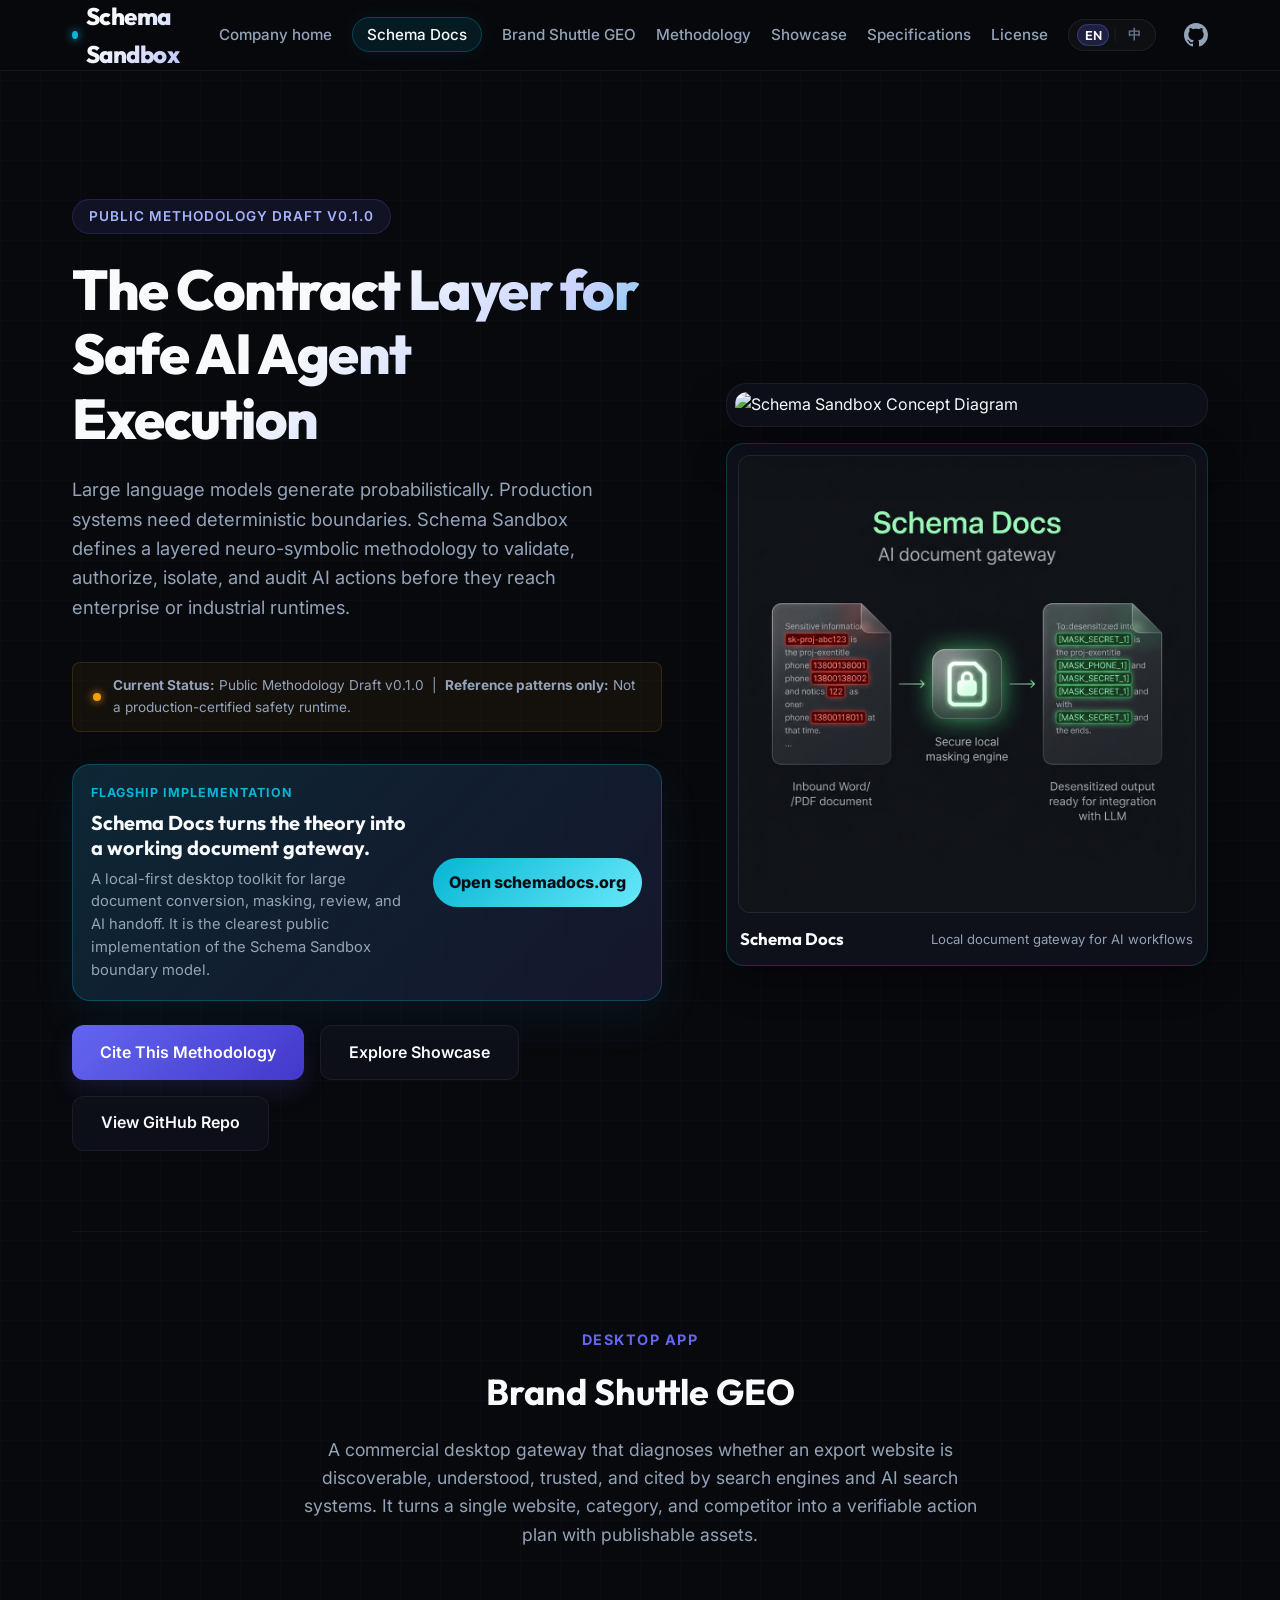
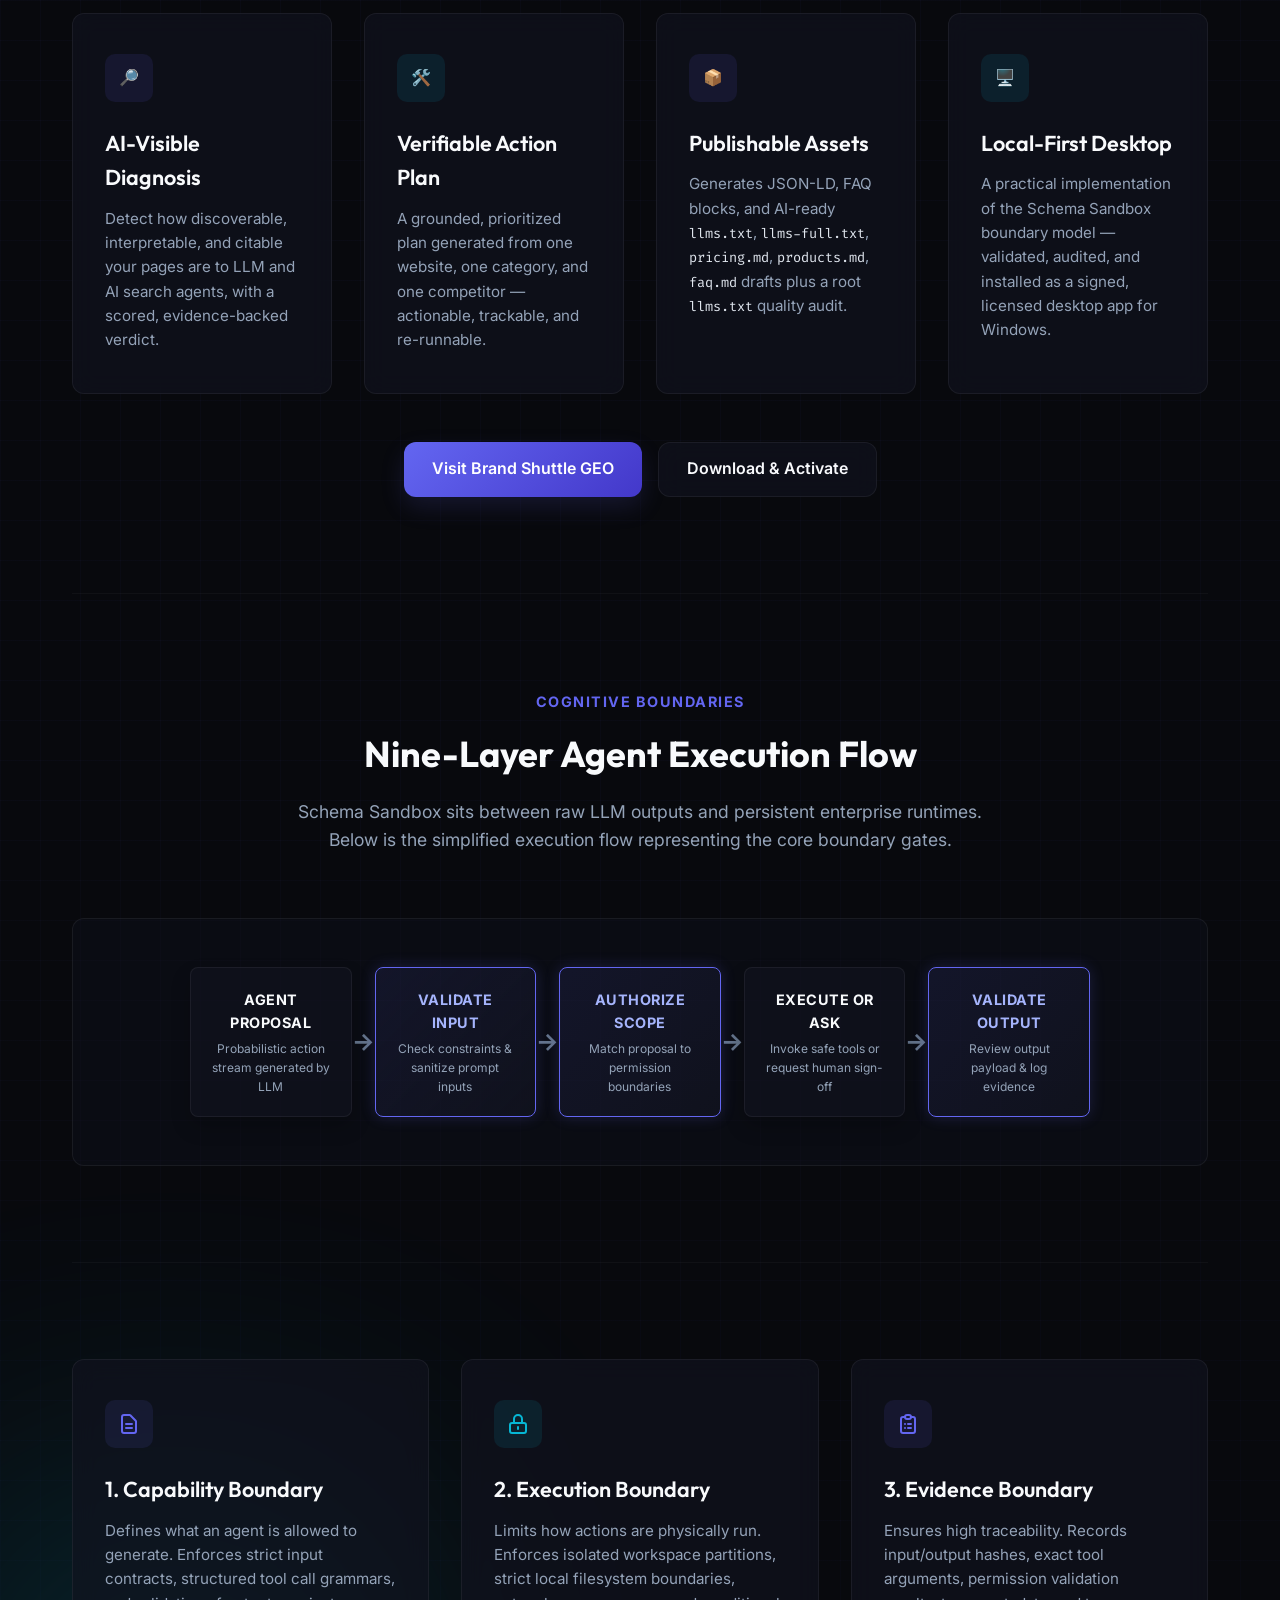
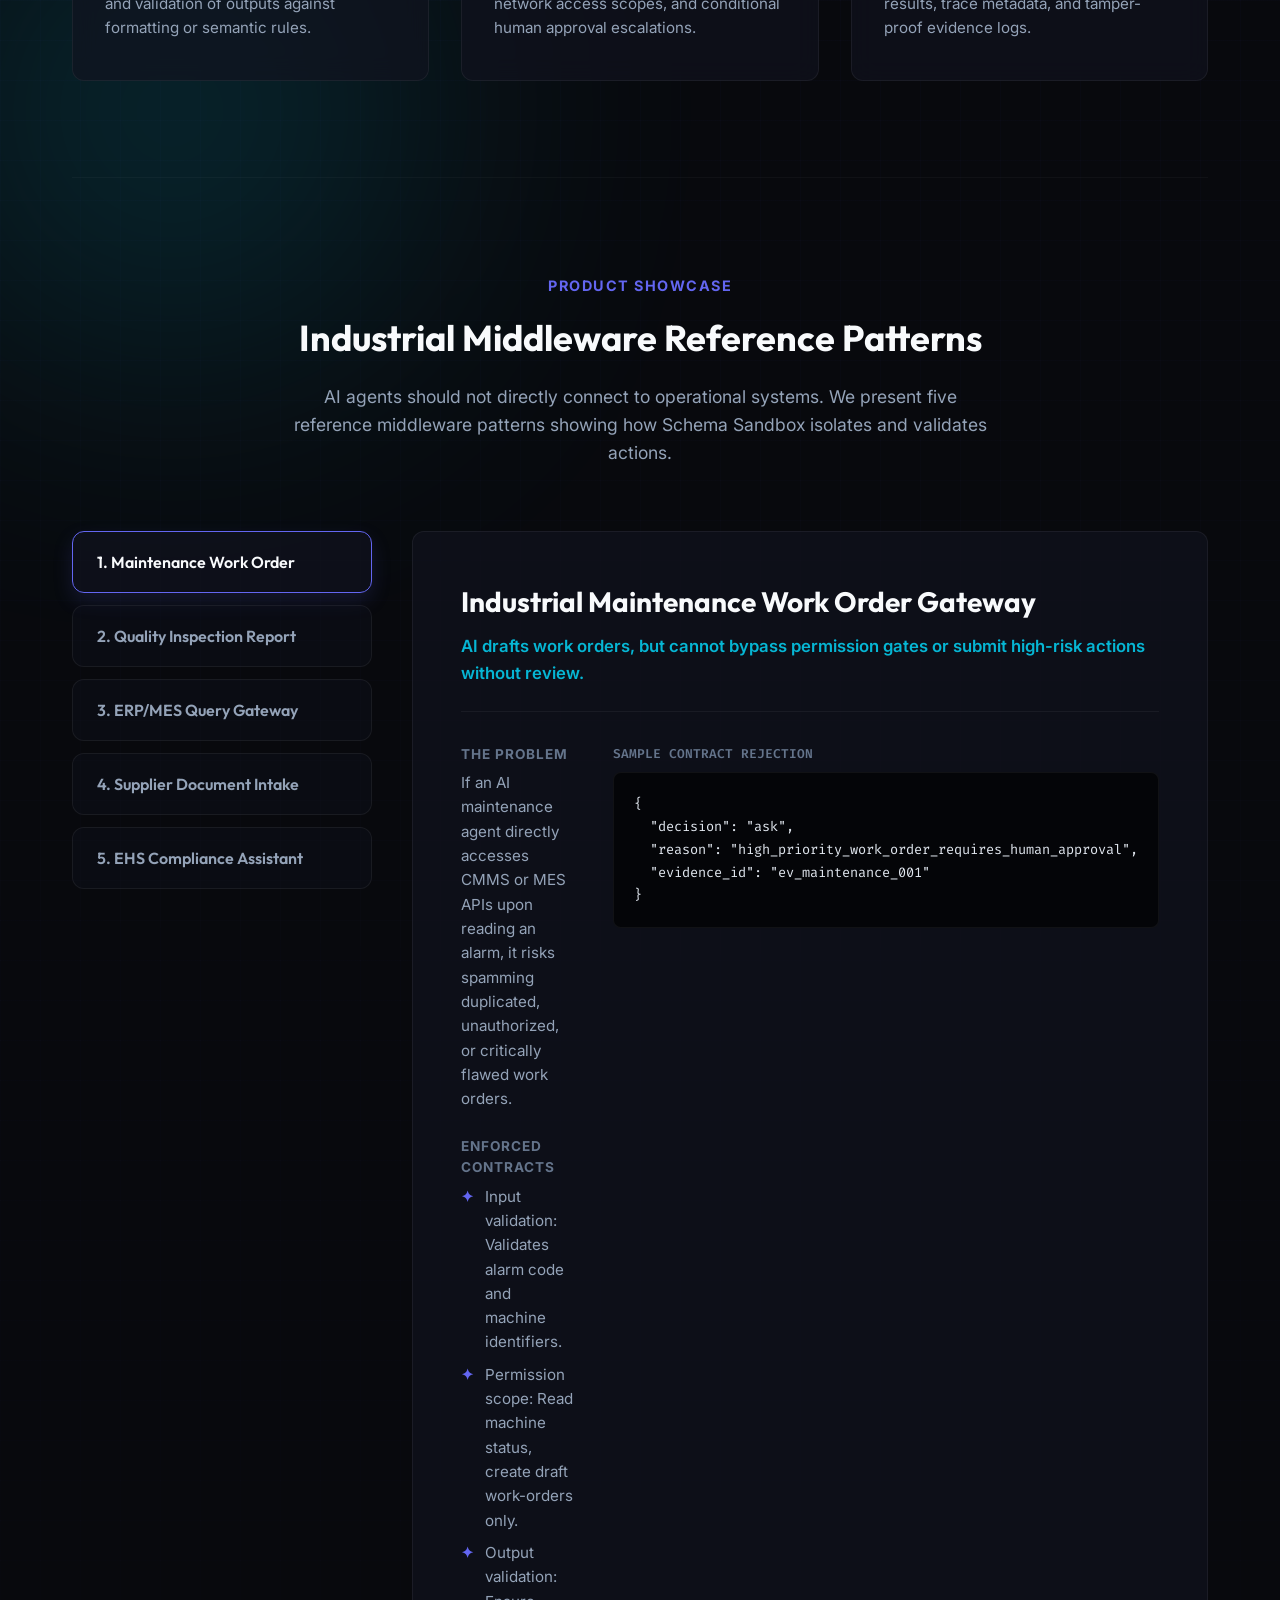
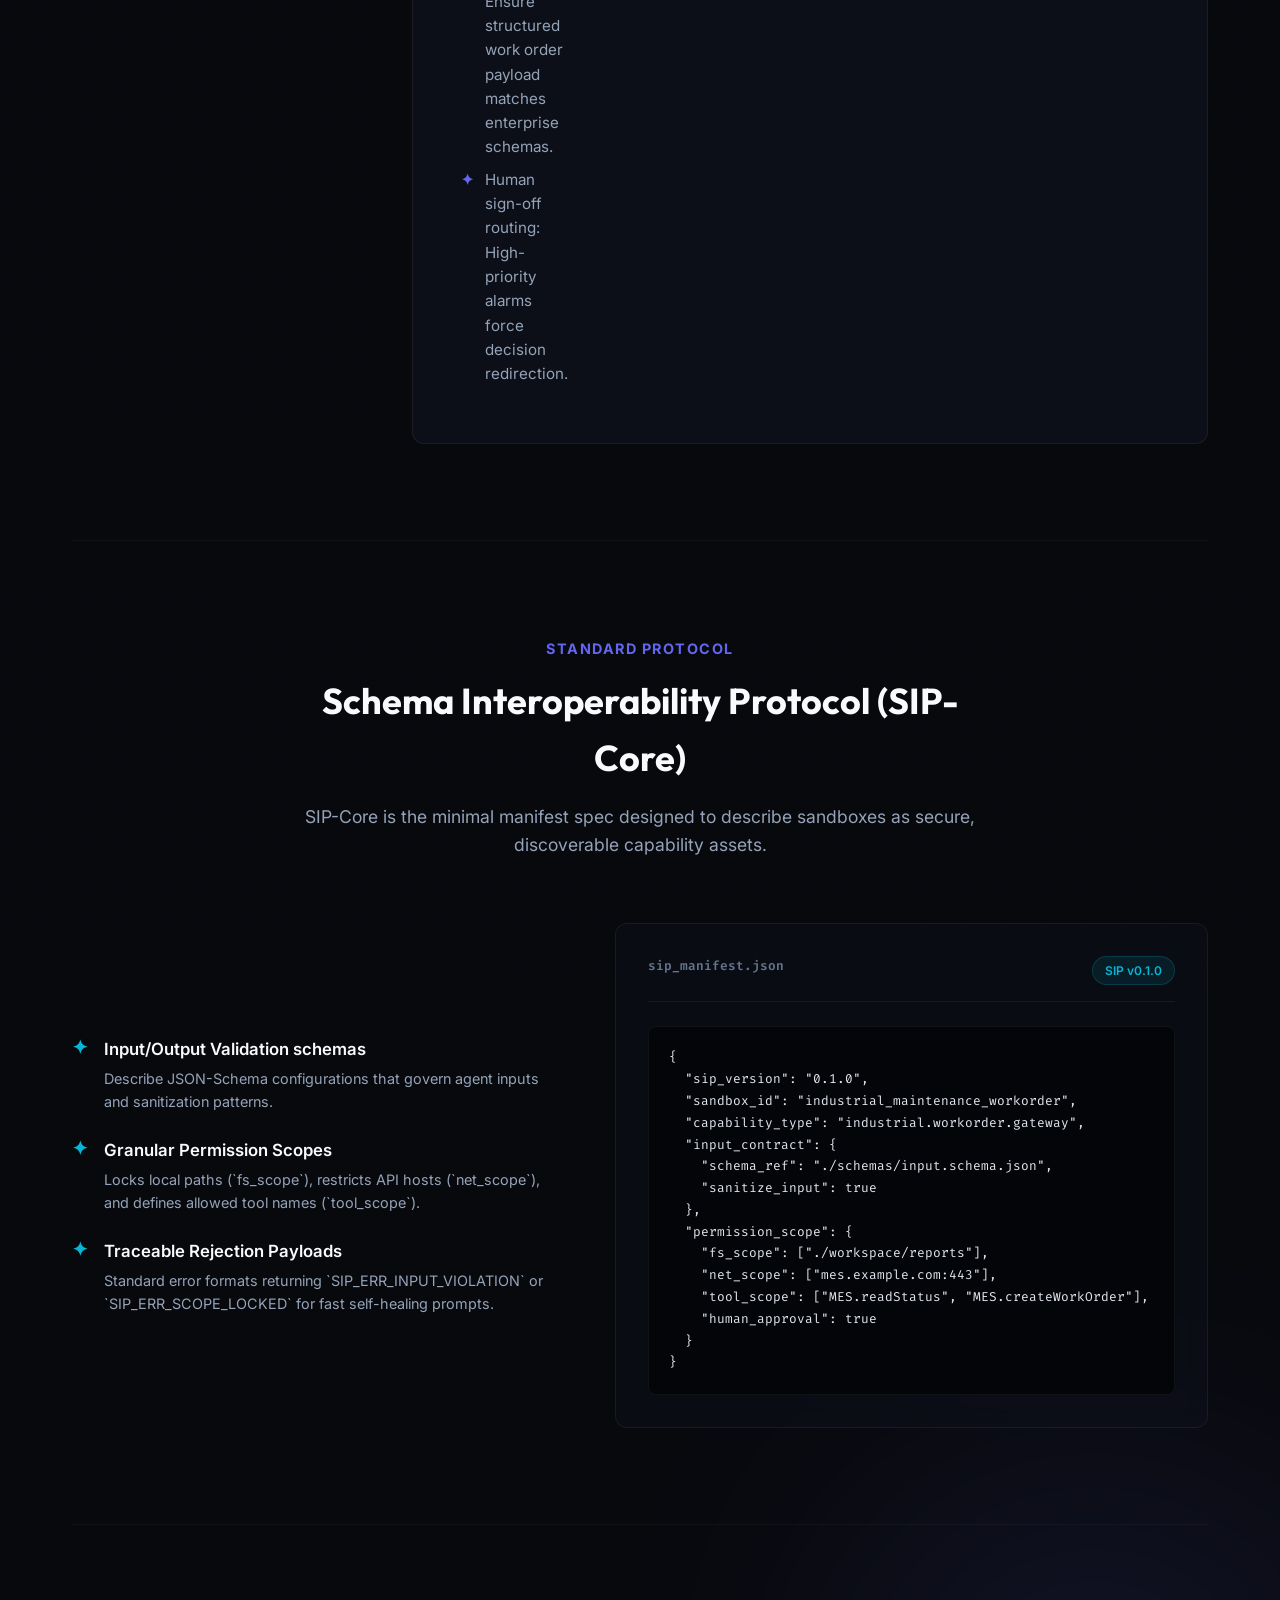
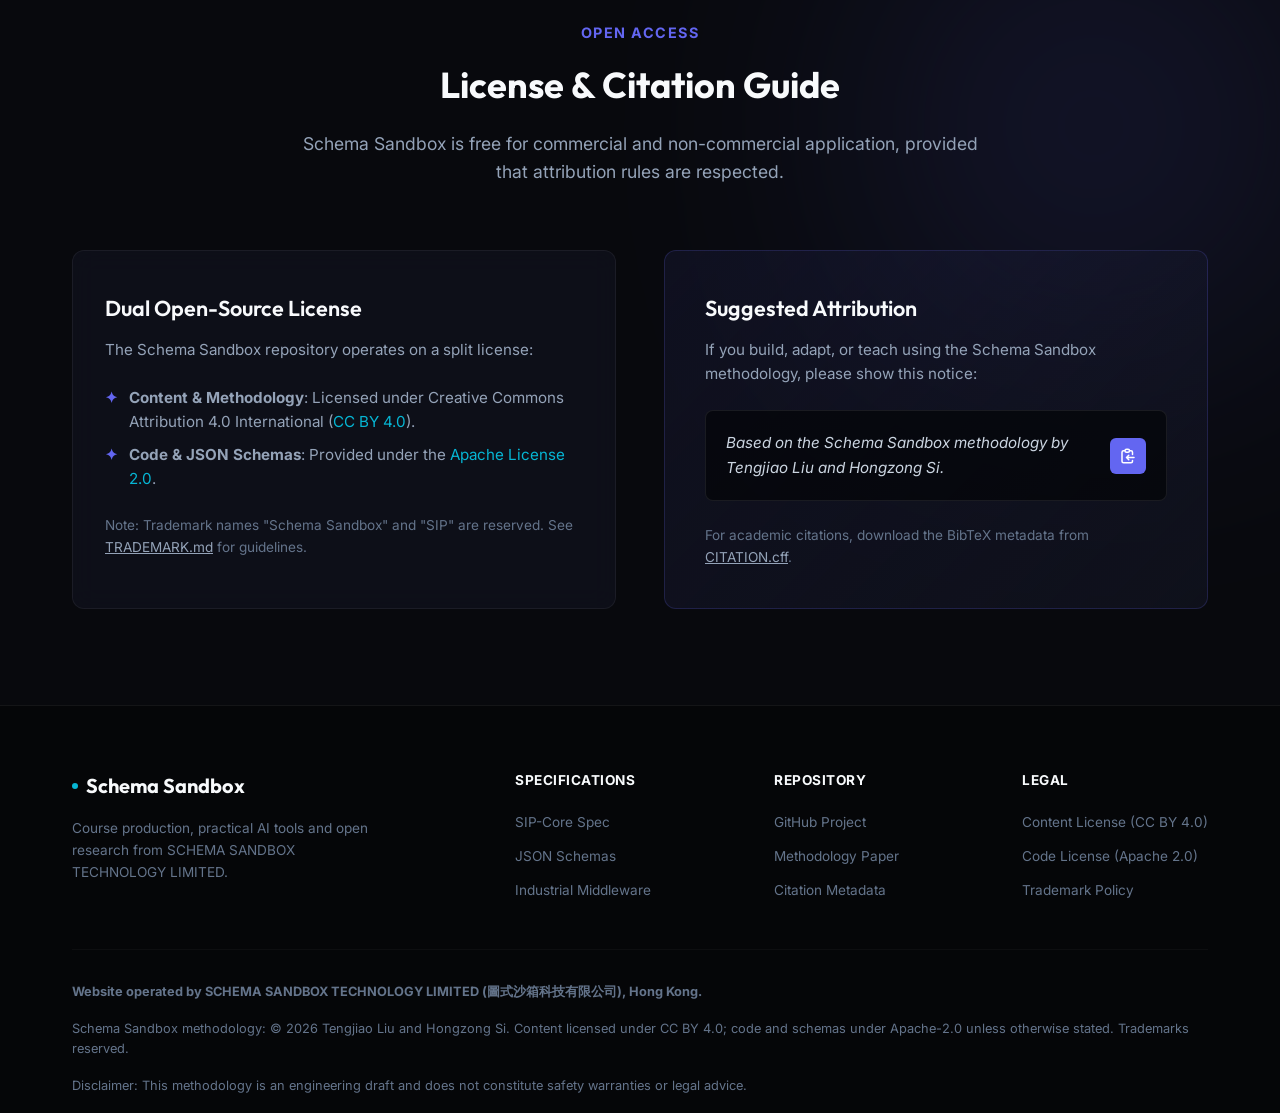
==== research.html @ 12eaac40 "Reframe company homepage around original IP and course development" ====
<!DOCTYPE html>
<html lang="en">
<head>
  <meta charset="UTF-8">
  <meta name="viewport" content="width=device-width, initial-scale=1.0">
  <title>Schema Sandbox Research | Open Methodology &amp; SIP-Core</title>
  <meta name="description" content="Schema Sandbox open methodology, reference patterns, SIP-Core specifications, licenses and citation guidance.">
  <link rel="icon" type="image/png" href="assets/schema_sandbox_logo.png">
  <link rel="stylesheet" href="website.css?v=1.0.4">
</head>
<body>

  <!-- Background Orbs -->
  <div class="glow-orb glow-1"></div>
  <div class="glow-orb glow-2"></div>
  <div class="glow-orb glow-3"></div>

  <!-- Header Navigation -->
  <header>
    <div class="nav-container">
      <a href="#" class="logo">
        <span class="logo-dot"></span>
        Schema Sandbox
      </a>
      <ul class="nav-menu">
        <li><a href="index.html#top" class="nav-link"><span class="lang-en">Company home</span><span class="lang-cn">公司主页</span></a></li>
        <li><a href="http://schemadocs.org/" class="nav-link nav-featured" target="_blank" rel="noopener"><span class="lang-en">Schema Docs</span><span class="lang-cn">Schema Docs</span></a></li>
        <li><a href="https://geo.schemasandbox.com/" class="nav-link" target="_blank" rel="noopener"><span class="lang-en">Brand Shuttle GEO</span><span class="lang-cn">品牌飞梭 GEO</span></a></li>
        <li><a href="#methodology" class="nav-link"><span class="lang-en">Methodology</span><span class="lang-cn">方法论</span></a></li>
        <li><a href="#showcase" class="nav-link"><span class="lang-en">Showcase</span><span class="lang-cn">案例展示</span></a></li>
        <li><a href="#specifications" class="nav-link"><span class="lang-en">Specifications</span><span class="lang-cn">协议规范</span></a></li>
        <li><a href="#license" class="nav-link"><span class="lang-en">License</span><span class="lang-cn">授权与引用</span></a></li>
        <li>
          <div class="lang-switch">
            <button class="lang-btn active" data-lang="en" onclick="setLanguage('en')">EN</button>
            <span class="lang-divider">|</span>
            <button class="lang-btn" data-lang="cn" onclick="setLanguage('cn')">中</button>
          </div>
        </li>
        <li>
          <a href="https://github.com/schema-sandbox/Schema-Sandbox" class="github-icon-link" target="_blank" aria-label="GitHub Repository">
            <svg height="24" width="24" viewBox="0 0 16 16" fill="currentColor">
              <path d="M8 0C3.58 0 0 3.58 0 8c0 3.54 2.29 6.53 5.47 7.59.4.07.55-.17.55-.38 0-.19-.01-.82-.01-1.49-2.01.37-2.53-.49-2.69-.94-.09-.23-.48-.94-.82-1.13-.28-.15-.68-.52-.01-.53.63-.01 1.08.58 1.23.82.72 1.21 1.87.87 2.33.66.07-.52.28-.87.51-1.07-1.78-.2-3.64-.89-3.64-3.95 0-.87.31-1.59.82-2.15-.08-.2-.36-1.02.08-2.12 0 0 .67-.21 2.2.82.64-.18 1.32-.27 2-.27.68 0 1.36.09 2 .27 1.53-1.04 2.2-.82 2.2-.82.44 1.1.16 1.92.08 2.12.51.56.82 1.27.82 2.15 0 3.07-1.87 3.75-3.65 3.95.29.25.54.73.54 1.48 0 1.07-.01 1.93-.01 2.2 0 .21.15.46.55.38A8.013 8.013 0 0016 8c0-4.42-3.58-8-8-8z"></path>
            </svg>
          </a>
        </li>
      </ul>
    </div>
  </header>

  <main class="container">
    <!-- Existing research and product content -->
    <section class="hero">
      <div class="hero-content">
        <span class="tagline lang-en">Public Methodology Draft v0.1.0</span>
        <span class="tagline lang-cn">公开方法学草案 v0.1.0</span>

        <h1 class="hero-title lang-en">The Contract Layer for Safe AI Agent Execution</h1>
        <h1 class="hero-title lang-cn">AI Agent 安全执行的合同层</h1>

        <p class="hero-desc lang-en">
          Large language models generate probabilistically. Production systems need deterministic boundaries. Schema Sandbox defines a layered neuro-symbolic methodology to validate, authorize, isolate, and audit AI actions before they reach enterprise or industrial runtimes.
        </p>
        <p class="hero-desc lang-cn">
          大语言模型是概率性生成的。生产环境系统在 Agent 调用工具、读写文件、访问 API 之前，需要确定性的边界。Schema Sandbox 定义了一个分层的 neuro-symbolic 方法论，在模型输出到达企业或工业运行时之前进行验证、授权、隔离和审计。
        </p>

        <div class="status-disclaimer">
          <div class="status-disclaimer-indicator"></div>
          <div class="status-disclaimer-text lang-en">
            <strong>Current Status:</strong> Public Methodology Draft v0.1.0 &nbsp;|&nbsp; <strong>Reference patterns only:</strong> Not a production-certified safety runtime.
          </div>
          <div class="status-disclaimer-text lang-cn">
            <strong>当前状态:</strong> 公开方法学草案 v0.1.0 &nbsp;|&nbsp; <strong>仅供参考:</strong> 非生产环境认证的安全运行环境。
          </div>
        </div>

        <a href="http://schemadocs.org/" class="flagship-card" target="_blank" rel="noopener" aria-label="Open Schema Docs">
          <div class="flagship-copy">
            <span class="flagship-label lang-en">Flagship implementation</span>
            <span class="flagship-label lang-cn">主要实践项目</span>
            <h2 class="flagship-title lang-en">Schema Docs turns the theory into a working document gateway.</h2>
            <h2 class="flagship-title lang-cn">Schema Docs 是 Schema Sandbox 理论的核心实践项目。</h2>
            <p class="flagship-desc lang-en">A local-first desktop toolkit for large document conversion, masking, review, and AI handoff. It is the clearest public implementation of the Schema Sandbox boundary model.</p>
            <p class="flagship-desc lang-cn">一个本地优先的大文档转换、脱敏、审查与 AI 交接工具，是 Schema Sandbox 边界模型最清晰的公开实践。</p>
          </div>
          <div class="flagship-action">
            <span class="lang-en">Open schemadocs.org</span>
            <span class="lang-cn">打开 schemadocs.org</span>
          </div>
        </a>

        <div class="hero-ctas">
          <a href="#license" class="btn btn-primary">
            <span class="lang-en">Cite This Methodology</span>
            <span class="lang-cn">引用此方法论</span>
          </a>
          <a href="#showcase" class="btn btn-secondary">
            <span class="lang-en">Explore Showcase</span>
            <span class="lang-cn">浏览案例展示</span>
          </a>
          <a href="https://github.com/schema-sandbox/Schema-Sandbox" class="btn btn-secondary" target="_blank">
            <span class="lang-en">View GitHub Repo</span>
            <span class="lang-cn">访问 GitHub 仓库</span>
          </a>
        </div>
      </div>
      <div class="hero-image-container">
        <div class="hero-image-wrapper">
          <img src="assets/schema_sandbox_concept.png" alt="Schema Sandbox Concept Diagram" class="hero-image">
        </div>
        <a href="http://schemadocs.org/" class="schema-docs-preview" target="_blank" rel="noopener" aria-label="Open Schema Docs homepage">
          <img src="assets/schema_docs_gateway_infographic.png" alt="Schema Docs local document gateway workflow">
          <div class="schema-docs-preview-caption">
            <strong>Schema Docs</strong>
            <span>Local document gateway for AI workflows</span>
          </div>
        </a>
      </div>
    </section>

    <!-- Brand Shuttle GEO Section -->
    <section class="section" id="geo">
      <div class="section-header">
        <span class="section-subtitle lang-en">Desktop App</span>
        <span class="section-subtitle lang-cn">桌面应用</span>

        <h2 class="section-title lang-en">Brand Shuttle GEO</h2>
        <h2 class="section-title lang-cn">品牌飞梭 GEO</h2>

        <p class="section-desc lang-en">
          A commercial desktop gateway that diagnoses whether an export website is discoverable, understood, trusted, and cited by search engines and AI search systems. It turns a single website, category, and competitor into a verifiable action plan with publishable assets.
        </p>
        <p class="section-desc lang-cn">
          一款判断您的网站是否能被搜索引擎和 AI 搜索系统发现、理解、信任与引用的商业桌面软件。从一个网站、一个品类、一个竞品出发，生成可校验的行动计划与可发布的资产。
        </p>
      </div>

      <div class="features-grid">
        <div class="glass-card">
          <div class="card-icon">🔎</div>
          <h3 class="card-title lang-en">AI-Visible Diagnosis</h3>
          <h3 class="card-title lang-cn">AI 可见性诊断</h3>
          <p class="card-desc lang-en">Detect how discoverable, interpretable, and citable your pages are to LLM and AI search agents, with a scored, evidence-backed verdict.</p>
          <p class="card-desc lang-cn">量化你的网站对 LLM 与 AI 搜索的可发现、可理解与可引用程度，并给出基于证据的分项评分结论。</p>
        </div>
        <div class="glass-card">
          <div class="card-icon">🛠️</div>
          <h3 class="card-title lang-en">Verifiable Action Plan</h3>
          <h3 class="card-title lang-cn">可验证行动计划</h3>
          <p class="card-desc lang-en">A grounded, prioritized plan generated from one website, one category, and one competitor — actionable, trackable, and re-runnable.</p>
          <p class="card-desc lang-cn">由单一网站、品类与竞品生成的有依据、有优先级的计划，可执行、可追踪、可复跑。</p>
        </div>
        <div class="glass-card">
          <div class="card-icon">📦</div>
          <h3 class="card-title lang-en">Publishable Assets</h3>
          <h3 class="card-title lang-cn">可直接发布的资产</h3>
          <p class="card-desc lang-en">Generates JSON-LD, FAQ blocks, and AI-ready <code>llms.txt</code>, <code>llms-full.txt</code>, <code>pricing.md</code>, <code>products.md</code>, <code>faq.md</code> drafts plus a root <code>llms.txt</code> quality audit.</p>
          <p class="card-desc lang-cn">生成 JSON-LD、FAQ 块，以及 AI 就绪的 <code>llms.txt</code>、<code>llms-full.txt</code>、<code>pricing.md</code>、<code>products.md</code>、<code>faq.md</code> 草稿和根 <code>llms.txt</code> 质量审计。</p>
        </div>
        <div class="glass-card">
          <div class="card-icon">🖥️</div>
          <h3 class="card-title lang-en">Local-First Desktop</h3>
          <h3 class="card-title lang-cn">本地优先桌面端</h3>
          <p class="card-desc lang-en">A practical implementation of the Schema Sandbox boundary model — validated, audited, and installed as a signed, licensed desktop app for Windows.</p>
          <p class="card-desc lang-cn">Schema Sandbox 边界模型的一次实际落地——经过校验、审计，以带授权的 Windows 桌面应用形式交付。</p>
        </div>
      </div>

      <div class="hero-ctas" style="justify-content:center; margin-top:3rem;">
        <a href="https://geo.schemasandbox.com/" class="btn btn-primary" target="_blank" rel="noopener">
          <span class="lang-en">Visit Brand Shuttle GEO</span>
          <span class="lang-cn">访问 品牌飞梭 GEO</span>
        </a>
        <a href="https://geo.schemasandbox.com/download.html" class="btn btn-secondary" target="_blank" rel="noopener">
          <span class="lang-en">Download &amp; Activate</span>
          <span class="lang-cn">下载与交付</span>
        </a>
      </div>
    </section>

    <!-- Flow Diagram Section -->
    <section class="section" id="methodology">
      <div class="section-header">
        <span class="section-subtitle lang-en">Cognitive Boundaries</span>
        <span class="section-subtitle lang-cn">认知边界</span>

        <h2 class="section-title lang-en">Nine-Layer Agent Execution Flow</h2>
        <h2 class="section-title lang-cn">九层 Agent 执行流程</h2>

        <p class="section-desc lang-en">
          Schema Sandbox sits between raw LLM outputs and persistent enterprise runtimes. Below is the simplified execution flow representing the core boundary gates.
        </p>
        <p class="section-desc lang-cn">
          Schema Sandbox 介于原始 LLM 输出与持久化企业运行时之间。以下是核心边界网关的简化执行流程。
        </p>
      </div>

      <div class="flow-container">
        <div class="flow-step-wrapper">
          <div class="flow-step">
            <div class="flow-step-title lang-en">Agent Proposal</div>
            <div class="flow-step-title lang-cn">Agent 提案</div>
            <div class="flow-step-desc lang-en">Probabilistic action stream generated by LLM</div>
            <div class="flow-step-desc lang-cn">LLM 生成的概率性动作流</div>
          </div>
          <div class="flow-arrow">→</div>
          <div class="flow-step active-gate">
            <div class="flow-step-title lang-en">Validate Input</div>
            <div class="flow-step-title lang-cn">校验输入</div>
            <div class="flow-step-desc lang-en">Check constraints & sanitize prompt inputs</div>
            <div class="flow-step-desc lang-cn">检查约束并清理提示词输入</div>
          </div>
          <div class="flow-arrow">→</div>
          <div class="flow-step active-gate">
            <div class="flow-step-title lang-en">Authorize Scope</div>
            <div class="flow-step-title lang-cn">授权范围</div>
            <div class="flow-step-desc lang-en">Match proposal to permission boundaries</div>
            <div class="flow-step-desc lang-cn">将动作提案匹配至权限边界</div>
          </div>
          <div class="flow-arrow">→</div>
          <div class="flow-step">
            <div class="flow-step-title lang-en">Execute or Ask</div>
            <div class="flow-step-title lang-cn">执行或询问</div>
            <div class="flow-step-desc lang-en">Invoke safe tools or request human sign-off</div>
            <div class="flow-step-desc lang-cn">调用安全工具或请求人工签批</div>
          </div>
          <div class="flow-arrow">→</div>
          <div class="flow-step active-gate">
            <div class="flow-step-title lang-en">Validate Output</div>
            <div class="flow-step-title lang-cn">校验输出</div>
            <div class="flow-step-desc lang-en">Review output payload & log evidence</div>
            <div class="flow-step-desc lang-cn">审查输出数据并记录证据</div>
          </div>
        </div>
      </div>
    </section>

    <!-- Core Paradigms Section -->
    <section class="section">
      <div class="features-grid">
        <div class="glass-card">
          <div class="card-icon">
            <svg width="24" height="24" fill="none" stroke="currentColor" stroke-width="2" viewBox="0 0 24 24"><path stroke-linecap="round" stroke-linejoin="round" d="M9 12h6m-6 4h6m2 5H7a2 2 0 01-2-2V5a2 2 0 012-2h5.586a1 1 0 01.707.293l5.414 5.414a1 1 0 01.293.707V19a2 2 0 01-2 2z"></path></svg>
          </div>
          <h3 class="card-title lang-en">1. Capability Boundary</h3>
          <h3 class="card-title lang-cn">1. 能力边界</h3>
          <p class="card-desc lang-en">Defines what an agent is allowed to generate. Enforces strict input contracts, structured tool call grammars, and validation of outputs against formatting or semantic rules.</p>
          <p class="card-desc lang-cn">定义允许 Agent 生成的内容。强制执行严格的输入合同、结构化工具调用语法，并根据格式或语义规则校验输出。</p>
        </div>
        <div class="glass-card">
          <div class="card-icon">
            <svg width="24" height="24" fill="none" stroke="currentColor" stroke-width="2" viewBox="0 0 24 24"><path stroke-linecap="round" stroke-linejoin="round" d="M12 15v2m-6 4h12a2 2 0 002-2v-6a2 2 0 00-2-2H6a2 2 0 00-2 2v6a2 2 0 002 2zm10-10V7a4 4 0 00-8 0v4h8z"></path></svg>
          </div>
          <h3 class="card-title lang-en">2. Execution Boundary</h3>
          <h3 class="card-title lang-cn">2. 执行边界</h3>
          <p class="card-desc lang-en">Limits how actions are physically run. Enforces isolated workspace partitions, strict local filesystem boundaries, network access scopes, and conditional human approval escalations.</p>
          <p class="card-desc lang-cn">限制动作的物理运行方式。强制执行隔离的工作区分区、严格的本地文件系统边界、网络访问范围以及条件性人工审批升级。</p>
        </div>
        <div class="glass-card">
          <div class="card-icon">
            <svg width="24" height="24" fill="none" stroke="currentColor" stroke-width="2" viewBox="0 0 24 24"><path stroke-linecap="round" stroke-linejoin="round" d="M9 5H7a2 2 0 00-2 2v12a2 2 0 002 2h10a2 2 0 002-2V7a2 2 0 00-2-2h-2M9 5a2 2 0 002 2h2a2 2 0 002-2M9 5a2 2 0 012-2h2a2 2 0 012 2m-3 7h3m-3 4h3m-6-4h.01M9 16h.01"></path></svg>
          </div>
          <h3 class="card-title lang-en">3. Evidence Boundary</h3>
          <h3 class="card-title lang-cn">3. 证据边界</h3>
          <p class="card-desc lang-en">Ensures high traceability. Records input/output hashes, exact tool arguments, permission validation results, trace metadata, and tamper-proof evidence logs.</p>
          <p class="card-desc lang-cn">确保高度可追溯性。记录输入/输出哈希、精确的工具参数、权限校验结果、追踪元数据以及防篡改的证据日志。</p>
        </div>
      </div>
    </section>

    <!-- Industrial Middleware Showcase Section -->
    <section class="section" id="showcase">
      <div class="section-header">
        <span class="section-subtitle lang-en">Product Showcase</span>
        <span class="section-subtitle lang-cn">案例展示</span>

        <h2 class="section-title lang-en">Industrial Middleware Reference Patterns</h2>
        <h2 class="section-title lang-cn">工业级 AI 中间件参考模式</h2>

        <p class="section-desc lang-en">
          AI agents should not directly connect to operational systems. We present five reference middleware patterns showing how Schema Sandbox isolates and validates actions.
        </p>
        <p class="section-desc lang-cn">
          AI Agent 不应直接连接到生产系统。我们展示了五种参考中间件模式，以演示 Schema Sandbox 如何隔离和校验动作。
        </p>
      </div>

      <div class="showcase-container">
        <!-- Sidebar Tabs -->
        <div class="showcase-tabs">
          <button class="showcase-tab active" data-tab="tab-maintenance">
            <span class="lang-en">1. Maintenance Work Order</span>
            <span class="lang-cn">1. 设备维护工单</span>
          </button>
          <button class="showcase-tab" data-tab="tab-quality">
            <span class="lang-en">2. Quality Inspection Report</span>
            <span class="lang-cn">2. 质量检测报告</span>
          </button>
          <button class="showcase-tab" data-tab="tab-permission">
            <span class="lang-en">3. ERP/MES Query Gateway</span>
            <span class="lang-cn">3. ERP/MES 查询网关</span>
          </button>
          <button class="showcase-tab" data-tab="tab-intake">
            <span class="lang-en">4. Supplier Document Intake</span>
            <span class="lang-cn">4. 供应商文档录入</span>
          </button>
          <button class="showcase-tab" data-tab="tab-ehs">
            <span class="lang-en">5. EHS Compliance Assistant</span>
            <span class="lang-cn">5. EHS 安全合规助手</span>
          </button>
        </div>

        <!-- Detail Panels -->
        <!-- Panel 1 -->
        <div class="showcase-content active" id="tab-maintenance">
          <div class="showcase-header">
            <h3 class="showcase-title lang-en">Industrial Maintenance Work Order Gateway</h3>
            <h3 class="showcase-title lang-cn">设备维护工单网关</h3>

            <span class="showcase-one-line lang-en">AI drafts work orders, but cannot bypass permission gates or submit high-risk actions without review.</span>
            <span class="showcase-one-line lang-cn">AI 可以草拟维护工单，但不能绕过权限边界或在未经人工审批下提交高风险操作。</span>
          </div>
          <div class="showcase-body">
            <div class="showcase-details">
              <div>
                <h4 class="showcase-meta-title lang-en">The Problem</h4>
                <h4 class="showcase-meta-title lang-cn">面临问题</h4>
                <p class="showcase-meta-content lang-en">
                  If an AI maintenance agent directly accesses CMMS or MES APIs upon reading an alarm, it risks spamming duplicated, unauthorized, or critically flawed work orders.
                </p>
                <p class="showcase-meta-content lang-cn">
                  如果 AI 维护 Agent 在读取设备警报后直接调用 CMMS 或 MES API，可能会导致大量重复、越权或存在严重逻辑缺陷的工单被自动提交。
                </p>
              </div>
              <div>
                <h4 class="showcase-meta-title lang-en">Enforced Contracts</h4>
                <h4 class="showcase-meta-title lang-cn">强制执行合同</h4>

                <ul class="contract-list lang-en">
                  <li class="contract-item">Input validation: Validates alarm code and machine identifiers.</li>
                  <li class="contract-item">Permission scope: Read machine status, create draft work-orders only.</li>
                  <li class="contract-item">Output validation: Ensure structured work order payload matches enterprise schemas.</li>
                  <li class="contract-item">Human sign-off routing: High-priority alarms force decision redirection.</li>
                </ul>
                <ul class="contract-list lang-cn">
                  <li class="contract-item">输入校验：验证警报代码和设备标识符。</li>
                  <li class="contract-item">权限范围：读取设备状态，仅限创建工单草稿。</li>
                  <li class="contract-item">输出校验：确保生成的工单数据符合企业系统 Schema 规范。</li>
                  <li class="contract-item">人工审批路由：高优先级警报将强制重定向决策至人工审批。</li>
                </ul>
              </div>
            </div>
            <div class="showcase-code-wrapper">
              <span class="code-title lang-en">SAMPLE CONTRACT REJECTION</span>
              <span class="code-title lang-cn">合同拒绝返回包样例</span>
              <pre><code>{
  "decision": "ask",
  "reason": "high_priority_work_order_requires_human_approval",
  "evidence_id": "ev_maintenance_001"
}</code></pre>
            </div>
          </div>
        </div>

        <!-- Panel 2 -->
        <div class="showcase-content" id="tab-quality">
          <div class="showcase-header">
            <h3 class="showcase-title lang-en">Quality Inspection Report Contract</h3>
            <h3 class="showcase-title lang-cn">质量检测报告合同</h3>

            <span class="showcase-one-line lang-en">AI generates inspection reports, but must satisfy field validation and forbidden-claim constraints.</span>
            <span class="showcase-one-line lang-cn">AI 可以生成质检报告，但必须满足字段、数据证据和禁用词约束。</span>
          </div>
          <div class="showcase-body">
            <div class="showcase-details">
              <div>
                <h4 class="showcase-meta-title lang-en">The Problem</h4>
                <h4 class="showcase-meta-title lang-cn">面临问题</h4>
                <p class="showcase-meta-content lang-en">
                  AI-generated quality reports often hallucinate claims of certitude, omit required batch references, or state compliant status unsupported by actual raw test scores.
                </p>
                <p class="showcase-meta-content lang-cn">
                  AI 生成的报告可能遗漏关键批次引用、过度承诺合格性，或者得出没有真实测试数据支持的结论。
                </p>
              </div>
              <div>
                <h4 class="showcase-meta-title lang-en">Enforced Contracts</h4>
                <h4 class="showcase-meta-title lang-cn">强制执行合同</h4>

                <ul class="contract-list lang-en">
                  <li class="contract-item">Required fields: Batch ID, inspector key, raw value, tolerance limits.</li>
                  <li class="contract-item">Forbidden patterns: Denies marketing-speak like "100% compliant" or "guaranteed defect-free".</li>
                  <li class="contract-item">Evidence binding: Forces cryptographic signature matching of input test records.</li>
                </ul>
                <ul class="contract-list lang-cn">
                  <li class="contract-item">必要字段：批次 ID、质检员密钥、原始测量值、容差范围。</li>
                  <li class="contract-item">禁用模式：禁止使用“100%合格”或“保证无缺陷”等营销辞令，除非有真实检测数据支撑。</li>
                  <li class="contract-item">证据绑定：强制对输入测试记录进行加密数字签名包装。</li>
                </ul>
              </div>
            </div>
            <div class="showcase-code-wrapper">
              <span class="code-title lang-en">SAMPLE CONTRACT REJECTION</span>
              <span class="code-title lang-cn">合同拒绝返回包样例</span>
              <pre><code>{
  "decision": "reject",
  "reason": "forbidden_pattern_matched",
  "detail": {
    "field": "conclusion",
    "value": "This batch is 100% compliant and guaranteed safe."
  }
}</code></pre>
            </div>
          </div>
        </div>

        <!-- Panel 3 -->
        <div class="showcase-content" id="tab-permission">
          <div class="showcase-header">
            <h3 class="showcase-title lang-en">ERP / MES Permission Gateway</h3>
            <h3 class="showcase-title lang-cn">ERP / MES 查询网关</h3>

            <span class="showcase-one-line lang-en">No direct database connections. AI queries pass through schema permission layers and field filters.</span>
            <span class="showcase-one-line lang-cn">禁止直接连接数据库。所有的 AI 查询都必须经过 Schema 权限层和字段过滤。</span>
          </div>
          <div class="showcase-body">
            <div class="showcase-details">
              <div>
                <h4 class="showcase-meta-title lang-en">The Problem</h4>
                <h4 class="showcase-meta-title lang-cn">面临问题</h4>
                <p class="showcase-meta-content lang-en">
                  General-purpose AI agents can generate direct queries that request restricted operational logs, leak customer databases, or leak cross-partition organizational data.
                </p>
                <p class="showcase-meta-content lang-cn">
                  通用型 AI Agent 可能会生成直接的数据库查询，从而获取受限的运营日志、泄露客户数据库或跨隔离区读取数据。
                </p>
              </div>
              <div>
                <h4 class="showcase-meta-title lang-en">Enforced Contracts</h4>
                <h4 class="showcase-meta-title lang-cn">强制执行合同</h4>

                <ul class="contract-list lang-en">
                  <li class="contract-item">Role-aware scope: Maps agent session key to specific tables and query actions.</li>
                  <li class="contract-item">Field-level sanitization: Automatically strips or hashes sensitive fields.</li>
                  <li class="contract-item">Deny-by-default: Rejects any ambiguous or multi-join operations.</li>
                </ul>
                <ul class="contract-list lang-cn">
                  <li class="contract-item">角色感知范围：将 Agent 会话密钥映射到特定的表和查询动作。</li>
                  <li class="contract-item">字段级脱敏：自动剥离或哈希敏感字段。</li>
                  <li class="contract-item">默认拒绝：拒绝任何模糊的或包含多表关联的操作。</li>
                </ul>
              </div>
            </div>
            <div class="showcase-code-wrapper">
              <span class="code-title lang-en">SAMPLE CONTRACT REJECTION</span>
              <span class="code-title lang-cn">合同拒绝返回包样例</span>
              <pre><code>{
  "decision": "reject",
  "reason": "scope_violation",
  "detail": {
    "proposed_action": "ERP.readPayrollData",
    "error": "action_outside_allowed_tool_scope"
  }
}</code></pre>
            </div>
          </div>
        </div>

        <!-- Panel 4 -->
        <div class="showcase-content" id="tab-intake">
          <div class="showcase-header">
            <h3 class="showcase-title lang-en">Supplier Document Intake</h3>
            <h3 class="showcase-title lang-cn">供应商文档录入</h3>

            <span class="showcase-one-line lang-en">AI parses supplier documents, but only validated, structured records enter enterprise systems.</span>
            <span class="showcase-one-line lang-cn">AI 可以从非结构化文档中提取供应商信息，但只有经过校验的字段才能写入业务系统。</span>
          </div>
          <div class="showcase-body">
            <div class="showcase-details">
              <div>
                <h4 class="showcase-meta-title lang-en">The Problem</h4>
                <h4 class="showcase-meta-title lang-cn">面临问题</h4>
                <p class="showcase-meta-content lang-en">
                  Invoices, packing list attachments, and emails contain highly irregular data formats. Unvalidated AI extraction leads to corrupt database records.
                </p>
                <p class="showcase-meta-content lang-cn">
                  发票、装箱单附件和电子邮件包含极不规则的数据格式。未经校验的 AI 提取会导致数据库记录混乱或损坏。
                </p>
              </div>
              <div>
                <h4 class="showcase-meta-title lang-en">Enforced Contracts</h4>
                <h4 class="showcase-meta-title lang-cn">强制执行合同</h4>

                <ul class="contract-list lang-en">
                  <li class="contract-item">Required structures: Supplier name, registry code, tax identifier, currency.</li>
                  <li class="contract-item">Schema checking: Enforces ISO country boundaries and correct postal formats.</li>
                  <li class="contract-item">Fallback logic: Auto-sends missing field complaints back to the supplier.</li>
                </ul>
                <ul class="contract-list lang-cn">
                  <li class="contract-item">必需结构：供应商名称、注册码、税号、货币类型。</li>
                  <li class="contract-item">Schema 检查：强制执行 ISO 国家代码边界和正确的邮编格式。</li>
                  <li class="contract-item">回退逻辑：自动将缺失字段的申诉意见发送回供应商。</li>
                </ul>
              </div>
            </div>
            <div class="showcase-code-wrapper">
              <span class="code-title lang-en">SAMPLE CONTRACT REJECTION</span>
              <span class="code-title lang-cn">合同拒绝返回包样例</span>
              <pre><code>{
  "decision": "reject",
  "reason": "missing_required_fields",
  "detail": {
    "missing": [
      "registration_number"
    ],
    "action": "provide_fallback_or_ask_supplier"
  }
}</code></pre>
            </div>
          </div>
        </div>

        <!-- Panel 5 -->
        <div class="showcase-content" id="tab-ehs">
          <div class="showcase-header">
            <h3 class="showcase-title lang-en">EHS Compliance Assistant</h3>
            <h3 class="showcase-title lang-cn">EHS 安全合规助手</h3>

            <span class="showcase-one-line lang-en">AI drafts EHS incident responses, but critical safety classifications require human verification.</span>
            <span class="showcase-one-line lang-cn">AI 可以起草 EHS 事故纠正措施，但关键的安全分类和建议需要明确的人工审核。</span>
          </div>
          <div class="showcase-body">
            <div class="showcase-details">
              <div>
                <h4 class="showcase-meta-title lang-en">The Problem</h4>
                <h4 class="showcase-meta-title lang-cn">面临问题</h4>
                <p class="showcase-meta-content lang-en">
                  Environmental, Health, and Safety (EHS) logs are legally binding. AI recommendations could ignore mandatory safety escalation rules or omit vital hazard notices.
                </p>
                <p class="showcase-meta-content lang-cn">
                  环境、健康和安全（EHS）日志具有法律效力。AI 的建议如果忽略了强制性安全升级规则或遗漏了危害警示，将带来合规风险。
                </p>
              </div>
              <div>
                <h4 class="showcase-meta-title lang-en">Enforced Contracts</h4>
                <h4 class="showcase-meta-title lang-cn">强制执行合同</h4>

                <ul class="contract-list lang-en">
                  <li class="contract-item">Input provenance check: Ensures report inputs originate from verified sensors.</li>
                  <li class="contract-item">Safety keyword triggers: Red-flags sentences requesting immediate containment.</li>
                  <li class="contract-item">Verification logs: Collects evidence files showing human confirmation of safety codes.</li>
                </ul>
                <ul class="contract-list lang-cn">
                  <li class="contract-item">数据源验证：确保报告输入来自于通过验证的传感器。</li>
                  <li class="contract-item">安全词触发：红色警示任何包含紧急控制或泄露等敏感词的句子。</li>
                  <li class="contract-item">验证日志：收集记录了安全代码的人工确认凭证的证据文件。</li>
                </ul>
              </div>
            </div>
            <div class="showcase-code-wrapper">
              <span class="code-title lang-en">SAMPLE CONTRACT REJECTION</span>
              <span class="code-title lang-cn">合同拒绝返回包样例</span>
              <pre><code>{
  "decision": "ask",
  "reason": "high_risk_corrective_action_detected",
  "detail": {
    "trigger_field": "priority",
    "trigger_value": "immediate_escalation_required"
  }
}</code></pre>
            </div>
          </div>
        </div>

      </div>
    </section>

    <!-- Specifications Section -->
    <section class="section" id="specifications">
      <div class="section-header">
        <span class="section-subtitle lang-en">Standard Protocol</span>
        <span class="section-subtitle lang-cn">标准协议</span>

        <h2 class="section-title lang-en">Schema Interoperability Protocol (SIP-Core)</h2>
        <h2 class="section-title lang-cn">Schema 互操作协议 (SIP-Core)</h2>

        <p class="section-desc lang-en">
          SIP-Core is the minimal manifest spec designed to describe sandboxes as secure, discoverable capability assets.
        </p>
        <p class="section-desc lang-cn">
          SIP-Core 是最小清单规范，旨在将沙箱描述为安全、可发现的“能力资产”。
        </p>
      </div>

      <div class="specs-grid">
        <div class="specs-features">
          <div class="spec-feature">
            <div class="spec-feature-icon">✦</div>
            <div>
              <h4 class="spec-feature-title lang-en">Input/Output Validation schemas</h4>
              <h4 class="spec-feature-title lang-cn">输入/输出校验 Schema</h4>
              <p class="spec-feature-desc lang-en">Describe JSON-Schema configurations that govern agent inputs and sanitization patterns.</p>
              <p class="spec-feature-desc lang-cn">描述控制 Agent 输入和脱敏规则的 JSON-Schema 配置。</p>
            </div>
          </div>
          <div class="spec-feature">
            <div class="spec-feature-icon">✦</div>
            <div>
              <h4 class="spec-feature-title lang-en">Granular Permission Scopes</h4>
              <h4 class="spec-feature-title lang-cn">细粒度的权限范围</h4>
              <p class="spec-feature-desc lang-en">Locks local paths (`fs_scope`), restricts API hosts (`net_scope`), and defines allowed tool names (`tool_scope`).</p>
              <p class="spec-feature-desc lang-cn">锁定本地路径 (`fs_scope`)，限制 API 主机 (`net_scope`)，并限制允许的工具名称 (`tool_scope`)。</p>
            </div>
          </div>
          <div class="spec-feature">
            <div class="spec-feature-icon">✦</div>
            <div>
              <h4 class="spec-feature-title lang-en">Traceable Rejection Payloads</h4>
              <h4 class="spec-feature-title lang-cn">可追溯的拒绝负载</h4>
              <p class="spec-feature-desc lang-en">Standard error formats returning `SIP_ERR_INPUT_VIOLATION` or `SIP_ERR_SCOPE_LOCKED` for fast self-healing prompts.</p>
              <p class="spec-feature-desc lang-cn">标准错误格式，向 Agent 返回冲突字段以实现自我修复（Self-healing Prompt）。</p>
            </div>
          </div>
        </div>

        <div class="spec-preview-card">
          <div class="spec-preview-header">
            <span class="code-title">sip_manifest.json</span>
            <span class="spec-preview-badge">SIP v0.1.0</span>
          </div>
          <pre style="margin:0;"><code style="font-size:0.8rem;">{
  "sip_version": "0.1.0",
  "sandbox_id": "industrial_maintenance_workorder",
  "capability_type": "industrial.workorder.gateway",
  "input_contract": {
    "schema_ref": "./schemas/input.schema.json",
    "sanitize_input": true
  },
  "permission_scope": {
    "fs_scope": ["./workspace/reports"],
    "net_scope": ["mes.example.com:443"],
    "tool_scope": ["MES.readStatus", "MES.createWorkOrder"],
    "human_approval": true
  }
}</code></pre>
        </div>
      </div>
    </section>

    <!-- Licensing & Citation -->
    <section class="section" id="license">
      <div class="section-header">
        <span class="section-subtitle lang-en">Open Access</span>
        <span class="section-subtitle lang-cn">开放访问</span>

        <h2 class="section-title lang-en">License & Citation Guide</h2>
        <h2 class="section-title lang-cn">开源许可与引用指南</h2>

        <p class="section-desc lang-en">
          Schema Sandbox is free for commercial and non-commercial application, provided that attribution rules are respected.
        </p>
        <p class="section-desc lang-cn">
          Schema Sandbox 免费向商业和非商业应用开放，但需严格遵守署名与引用规则。
        </p>
      </div>

      <div class="license-grid">
        <!-- License Card -->
        <div class="glass-card" style="display:flex; flex-direction:column; justify-content:space-between;">
          <div>
            <h3 class="card-title lang-en">Dual Open-Source License</h3>
            <h3 class="card-title lang-cn">双重开源许可证</h3>

            <p class="card-desc lang-en" style="margin-bottom:1.5rem;">
              The Schema Sandbox repository operates on a split license:
            </p>
            <p class="card-desc lang-cn" style="margin-bottom:1.5rem;">
              Schema Sandbox 仓库采用分层许可证结构：
            </p>

            <ul class="contract-list lang-en" style="margin-bottom:1.5rem;">
              <li class="contract-item"><strong>Content & Methodology</strong>: Licensed under Creative Commons Attribution 4.0 International (<a href="https://creativecommons.org/licenses/by/4.0/" target="_blank" style="color:var(--secondary); text-decoration:none;">CC BY 4.0</a>).</li>
              <li class="contract-item"><strong>Code & JSON Schemas</strong>: Provided under the <a href="https://www.apache.org/licenses/LICENSE-2.0" target="_blank" style="color:var(--secondary); text-decoration:none;">Apache License 2.0</a>.</li>
            </ul>
            <ul class="contract-list lang-cn" style="margin-bottom:1.5rem;">
              <li class="contract-item"><strong>内容与方法论</strong>：采用 Creative Commons Attribution 4.0 International (<a href="https://creativecommons.org/licenses/by/4.0/" target="_blank" style="color:var(--secondary); text-decoration:none;">CC BY 4.0</a>) 许可。</li>
              <li class="contract-item"><strong>代码与 JSON Schema</strong>：采用 <a href="https://www.apache.org/licenses/LICENSE-2.0" target="_blank" style="color:var(--secondary); text-decoration:none;">Apache 2.0</a> 开源许可证。</li>
            </ul>

            <p class="card-desc lang-en" style="font-size:0.85rem; color:var(--text-muted);">
              Note: Trademark names "Schema Sandbox" and "SIP" are reserved. See <a href="https://github.com/schema-sandbox/Schema-Sandbox/blob/main/TRADEMARK.md" target="_blank" style="color:var(--text-secondary); text-decoration:underline;">TRADEMARK.md</a> for guidelines.
            </p>
            <p class="card-desc lang-cn" style="font-size:0.85rem; color:var(--text-muted);">
              注意：Schema Sandbox 和 SIP 等商标权保留。详见 <a href="https://github.com/schema-sandbox/Schema-Sandbox/blob/main/TRADEMARK.md" target="_blank" style="color:var(--text-secondary); text-decoration:underline;">TRADEMARK.md</a> 准则。
            </p>
          </div>
        </div>

        <!-- Attribution Card -->
        <div class="attribution-card">
          <div>
            <h3 class="card-title lang-en">Suggested Attribution</h3>
            <h3 class="card-title lang-cn">建议署名鸣谢</h3>

            <p class="card-desc lang-en">
              If you build, adapt, or teach using the Schema Sandbox methodology, please show this notice:
            </p>
            <p class="card-desc lang-cn">
              如果您基于 Schema Sandbox 进行二次开发、适配或教学，请展示此鸣谢声明：
            </p>

            <div class="attribution-box">
              <span class="attribution-text lang-en" id="attribution-text-copy-en">Based on the Schema Sandbox methodology by Tengjiao Liu and Hongzong Si.</span>
              <span class="attribution-text lang-cn" id="attribution-text-copy-cn">基于 Tengjiao Liu 与 Hongzong Si 的 Schema Sandbox 方法论。</span>
              <button class="copy-btn" onclick="copyAttribution()" aria-label="Copy Attribution text">
                <svg width="18" height="18" fill="none" stroke="currentColor" stroke-width="2" viewBox="0 0 24 24">
                  <path stroke-linecap="round" stroke-linejoin="round" d="M8 5H6a2 2 0 00-2 2v12a2 2 0 002 2h10a2 2 0 002-2v-1M8 5a2 2 0 002 2h2a2 2 0 002-2M8 5a2 2 0 012-2h2a2 2 0 012 2m0 0h2a2 2 0 012 2v3m2 4H10m0 0l3-3m-3 3l3 3"></path>
                </svg>
              </button>
              <div class="copied-toast" id="copy-toast">Copied!</div>
            </div>

            <p class="card-desc lang-en" style="font-size:0.85rem; color:var(--text-muted);">
              For academic citations, download the BibTeX metadata from <a href="https://github.com/schema-sandbox/Schema-Sandbox/blob/main/CITATION.cff" target="_blank" style="color:var(--text-secondary); text-decoration:underline;">CITATION.cff</a>.
            </p>
            <p class="card-desc lang-cn" style="font-size:0.85rem; color:var(--text-muted);">
              学术引用请从 <a href="https://github.com/schema-sandbox/Schema-Sandbox/blob/main/CITATION.cff" target="_blank" style="color:var(--text-secondary); text-decoration:underline;">CITATION.cff</a> 下载 BibTeX 元数据。
            </p>
          </div>
        </div>
      </div>
    </section>

  </main>

  <!-- Footer -->
  <footer>
    <div class="container">
      <div class="footer-content">
        <div class="footer-brand">
          <a href="#" class="footer-logo">
            <span class="footer-logo-dot"></span>
            Schema Sandbox
          </a>
          <p class="footer-desc lang-en">
            Course production, practical AI tools and open research from SCHEMA SANDBOX TECHNOLOGY LIMITED.
          </p>
          <p class="footer-desc lang-cn">
            圖式沙箱科技有限公司提供课程制作、实用 AI 工具与开放研究。
          </p>
        </div>

        <div class="footer-links-col">
          <span class="footer-link-title lang-en">Specifications</span>
          <span class="footer-link-title lang-cn">协议规范</span>
          <a href="https://github.com/schema-sandbox/Schema-Sandbox/blob/main/specs/sip-core-v0.1.md" class="footer-link" target="_blank">SIP-Core Spec</a>
          <a href="https://github.com/schema-sandbox/Schema-Sandbox/tree/main/schemas" class="footer-link" target="_blank">JSON Schemas</a>
          <a href="https://github.com/schema-sandbox/Schema-Sandbox/tree/main/industrial" class="footer-link" target="_blank">Industrial Middleware</a>
        </div>

        <div class="footer-links-col">
          <span class="footer-link-title lang-en">Repository</span>
          <span class="footer-link-title lang-cn">托管仓库</span>
          <a href="https://github.com/schema-sandbox/Schema-Sandbox" class="footer-link" target="_blank">GitHub Project</a>
          <a href="https://github.com/schema-sandbox/Schema-Sandbox/blob/main/papers/schema-sandbox-nine-layer-public-methodology-draft.md" class="footer-link" target="_blank">Methodology Paper</a>
          <a href="https://github.com/schema-sandbox/Schema-Sandbox/blob/main/CITATION.cff" class="footer-link" target="_blank">Citation Metadata</a>
        </div>

        <div class="footer-links-col">
          <span class="footer-link-title lang-en">Legal</span>
          <span class="footer-link-title lang-cn">法律条款</span>
          <a href="https://github.com/schema-sandbox/Schema-Sandbox/blob/main/LICENSE-CONTENT.md" class="footer-link" target="_blank">Content License (CC BY 4.0)</a>
          <a href="https://github.com/schema-sandbox/Schema-Sandbox/blob/main/LICENSE-CODE.md" class="footer-link" target="_blank">Code License (Apache 2.0)</a>
          <a href="https://github.com/schema-sandbox/Schema-Sandbox/blob/main/TRADEMARK.md" class="footer-link" target="_blank">Trademark Policy</a>
        </div>
      </div>

      <div class="footer-bottom">
        <p class="lang-en"><strong>Website operated by SCHEMA SANDBOX TECHNOLOGY LIMITED (圖式沙箱科技有限公司), Hong Kong.</strong></p>
        <p class="lang-cn"><strong>网站运营主体：圖式沙箱科技有限公司（SCHEMA SANDBOX TECHNOLOGY LIMITED），香港。</strong></p>
        <p class="lang-en">Schema Sandbox methodology: &copy; 2026 Tengjiao Liu and Hongzong Si. Content licensed under CC BY 4.0; code and schemas under Apache-2.0 unless otherwise stated. Trademarks reserved.</p>
        <p class="lang-cn">Schema Sandbox 方法论：&copy; 2026 Tengjiao Liu 与 Hongzong Si。内容采用 CC BY 4.0 许可；代码与 Schema 采用 Apache-2.0 许可证。保留商标所有权。</p>

        <p class="lang-en">Disclaimer: This methodology is an engineering draft and does not constitute safety warranties or legal advice.</p>
        <p class="lang-cn">免责声明：本方法论属于工程草案，不构成安全保证或法律建议。</p>
      </div>
    </div>
  </footer>

  <!-- Scripts -->
  <script>
    // Tab switching logic for showcases
    document.querySelectorAll('.showcase-tab').forEach(tab => {
      tab.addEventListener('click', () => {
        document.querySelectorAll('.showcase-tab').forEach(t => t.classList.remove('active'));
        document.querySelectorAll('.showcase-content').forEach(c => c.classList.remove('active'));

        tab.classList.add('active');
        const contentId = tab.getAttribute('data-tab');
        document.getElementById(contentId).classList.add('active');
      });
    });

    // Copy to clipboard logic
    function copyAttribution() {
      const activeLang = document.documentElement.getAttribute('lang') || 'en';
      const textId = activeLang === 'cn' ? 'attribution-text-copy-cn' : 'attribution-text-copy-en';
      const text = document.getElementById(textId).innerText;

      navigator.clipboard.writeText(text).then(() => {
        const toast = document.getElementById('copy-toast');
        toast.classList.add('show');
        setTimeout(() => {
          toast.classList.remove('show');
        }, 2000);
      }).catch(err => {
        console.error('Failed to copy text: ', err);
      });
    }

    // Language switching logic
    function setLanguage(lang) {
      document.documentElement.setAttribute('lang', lang);
      localStorage.setItem('preferred-lang', lang);

      // Update active state of language toggle buttons
      document.querySelectorAll('.lang-btn').forEach(btn => {
        btn.classList.toggle('active', btn.getAttribute('data-lang') === lang);
      });
    }

    // Auto-detect browser language or load preference
    window.addEventListener('DOMContentLoaded', () => {
      const savedLang = localStorage.getItem('preferred-lang');
      if (savedLang) {
        setLanguage(savedLang);
      } else {
        const browserLang = navigator.language || navigator.userLanguage;
        if (browserLang && (browserLang.startsWith('zh') || browserLang.startsWith('cn'))) {
          setLanguage('cn');
        } else {
          setLanguage('en');
        }
      }
    });
  </script>
</body>
</html>
---- website.css ----
/* Schema Sandbox Landing Page Stylesheet */
@import url('https://fonts.googleapis.com/css2?family=Inter:wght@300;400;500;600;700&family=Outfit:wght@400;500;600;700;800&family=Fira+Code:wght@400;500&display=swap');

:root {
  --bg-color: #08090d;
  --bg-grid: rgba(99, 102, 241, 0.03);
  --card-bg: rgba(17, 19, 31, 0.65);
  --card-border: rgba(255, 255, 255, 0.06);
  --card-border-hover: rgba(99, 102, 241, 0.25);
  
  --text-primary: #f8fafc;
  --text-secondary: #94a3b8;
  --text-muted: #64748b;
  
  --primary: #6366f1; /* Indigo */
  --primary-hover: #4f46e5;
  --primary-glow: rgba(99, 102, 241, 0.15);
  
  --secondary: #06b6d4; /* Cyan */
  --secondary-hover: #0891b2;
  --secondary-glow: rgba(6, 182, 212, 0.15);
  
  --success: #10b981;
  --warning: #f59e0b;
  --danger: #ef4444;
  
  --font-sans: 'Inter', -apple-system, BlinkMacSystemFont, "Segoe UI", Roboto, sans-serif;
  --font-heading: 'Outfit', sans-serif;
  --font-mono: 'Fira Code', monospace;
  
  --transition: all 0.3s cubic-bezier(0.4, 0, 0.2, 1);
  --border-radius: 12px;
  --max-width: 1200px;
}

* {
  box-sizing: border-box;
  margin: 0;
  padding: 0;
}

html {
  scroll-behavior: smooth;
}

body {
  background-color: var(--bg-color);
  color: var(--text-primary);
  font-family: var(--font-sans);
  line-height: 1.6;
  overflow-x: hidden;
  position: relative;
}

/* Background Gradients & Grid */
body::before {
  content: "";
  position: absolute;
  top: 0;
  left: 0;
  width: 100%;
  height: 100%;
  background-image: 
    linear-gradient(to right, var(--bg-grid) 1px, transparent 1px),
    linear-gradient(to bottom, var(--bg-grid) 1px, transparent 1px);
  background-size: 40px 40px;
  mask-image: radial-gradient(circle at top center, rgba(0,0,0,1) 30%, rgba(0,0,0,0) 80%);
  pointer-events: none;
  z-index: 0;
}

.glow-orb {
  position: absolute;
  border-radius: 50%;
  filter: blur(140px);
  pointer-events: none;
  z-index: 0;
  opacity: 0.4;
}

.glow-1 {
  top: -10%;
  right: 15%;
  width: 500px;
  height: 500px;
  background: radial-gradient(circle, var(--primary) 0%, rgba(0,0,0,0) 70%);
}

.glow-2 {
  top: 40%;
  left: -10%;
  width: 600px;
  height: 600px;
  background: radial-gradient(circle, var(--secondary) 0%, rgba(0,0,0,0) 70%);
}

.glow-3 {
  bottom: 10%;
  right: -5%;
  width: 500px;
  height: 500px;
  background: radial-gradient(circle, var(--primary) 0%, rgba(0,0,0,0) 70%);
}

/* Core Container */
.container {
  max-width: var(--max-width);
  margin: 0 auto;
  padding: 0 2rem;
  position: relative;
  z-index: 1;
}

/* Header & Navigation */
header {
  position: sticky;
  top: 0;
  width: 100%;
  background: rgba(8, 9, 13, 0.8);
  backdrop-filter: blur(12px);
  border-bottom: 1px solid var(--card-border);
  z-index: 100;
  transition: var(--transition);
}

.nav-container {
  display: flex;
  justify-content: space-between;
  align-items: center;
  height: 70px;
  max-width: var(--max-width);
  margin: 0 auto;
  padding: 0 2rem;
}

.logo {
  font-family: var(--font-heading);
  font-weight: 800;
  font-size: 1.5rem;
  letter-spacing: -0.5px;
  background: linear-gradient(135deg, var(--text-primary) 30%, #a5b4fc 100%);
  -webkit-background-clip: text;
  -webkit-text-fill-color: transparent;
  display: flex;
  align-items: center;
  gap: 0.5rem;
  text-decoration: none;
}

.logo-dot {
  width: 8px;
  height: 8px;
  background-color: var(--secondary);
  border-radius: 50%;
  box-shadow: 0 0 10px var(--secondary);
}

.nav-menu {
  display: flex;
  gap: 1.25rem;
  list-style: none;
  align-items: center;
}

.nav-link {
  color: var(--text-secondary);
  text-decoration: none;
  font-size: 0.95rem;
  font-weight: 500;
  transition: var(--transition);
  white-space: nowrap;
}

.nav-link:hover {
  color: var(--text-primary);
}

.nav-cta {
  background: linear-gradient(135deg, var(--primary) 0%, #4338ca 100%);
  color: white;
  padding: 0.5rem 1.25rem;
  border-radius: 9999px;
  font-weight: 600;
  box-shadow: 0 4px 12px var(--primary-glow);
}

.nav-cta:hover {
  transform: translateY(-1px);
  box-shadow: 0 6px 16px rgba(99, 102, 241, 0.3);
}

.nav-featured {
  color: var(--text-primary);
  padding: 0.45rem 0.9rem;
  border: 1px solid rgba(6, 182, 212, 0.28);
  border-radius: 9999px;
  background: rgba(6, 182, 212, 0.1);
  box-shadow: 0 0 18px rgba(6, 182, 212, 0.08);
}

.nav-featured:hover {
  border-color: rgba(6, 182, 212, 0.48);
  background: rgba(6, 182, 212, 0.16);
}

.github-icon-link {
  display: flex;
  align-items: center;
  justify-content: center;
  color: var(--text-secondary);
  transition: var(--transition);
}

.github-icon-link:hover {
  color: var(--text-primary);
  transform: scale(1.05);
}

/* Hero Section */
.hero {
  padding: 8rem 0 5rem;
  display: grid;
  grid-template-columns: 1.1fr 0.9fr;
  gap: 4rem;
  align-items: center;
}

.hero-content {
  display: flex;
  flex-direction: column;
}

.tagline {
  align-self: flex-start;
  background: rgba(99, 102, 241, 0.1);
  border: 1px solid rgba(99, 102, 241, 0.2);
  color: #a5b4fc;
  padding: 0.35rem 1rem;
  border-radius: 9999px;
  font-size: 0.85rem;
  font-weight: 600;
  text-transform: uppercase;
  letter-spacing: 1px;
  margin-bottom: 1.5rem;
}

.hero-title {
  font-family: var(--font-heading);
  font-size: 3.5rem;
  font-weight: 800;
  line-height: 1.15;
  letter-spacing: -1.5px;
  margin-bottom: 1.5rem;
  background: linear-gradient(135deg, var(--text-primary) 40%, #c7d2fe 70%, var(--secondary) 100%);
  -webkit-background-clip: text;
  -webkit-text-fill-color: transparent;
}

.hero-desc {
  color: var(--text-secondary);
  font-size: 1.15rem;
  margin-bottom: 2.5rem;
  max-width: 540px;
}

.hero-ctas {
  display: flex;
  gap: 1rem;
  flex-wrap: wrap;
}

.flagship-card {
  display: grid;
  grid-template-columns: 1fr auto;
  gap: 1.25rem;
  align-items: center;
  max-width: 620px;
  margin: 0 0 1.5rem;
  padding: 1.15rem;
  color: var(--text-primary);
  text-decoration: none;
  border: 1px solid rgba(6, 182, 212, 0.28);
  border-radius: 18px;
  background:
    linear-gradient(135deg, rgba(6, 182, 212, 0.14), rgba(99, 102, 241, 0.08)),
    rgba(17, 19, 31, 0.78);
  box-shadow: 0 18px 45px rgba(6, 182, 212, 0.08);
  transition: var(--transition);
}

.flagship-card:hover {
  transform: translateY(-2px);
  border-color: rgba(6, 182, 212, 0.48);
  box-shadow: 0 24px 60px rgba(6, 182, 212, 0.14);
}

.flagship-label {
  display: block;
  color: var(--secondary);
  font-size: 0.78rem;
  font-weight: 700;
  letter-spacing: 1px;
  text-transform: uppercase;
  margin-bottom: 0.45rem;
}

.flagship-title {
  font-family: var(--font-heading);
  font-size: 1.25rem;
  line-height: 1.25;
  margin-bottom: 0.45rem;
}

.flagship-desc {
  color: var(--text-secondary);
  font-size: 0.92rem;
  line-height: 1.55;
}

.flagship-action {
  display: inline-flex;
  align-items: center;
  justify-content: center;
  min-width: 154px;
  padding: 0.72rem 1rem;
  color: #051016;
  background: linear-gradient(135deg, var(--secondary), #67e8f9);
  border-radius: 9999px;
  font-weight: 800;
  white-space: nowrap;
}

.btn {
  display: inline-flex;
  align-items: center;
  justify-content: center;
  padding: 0.85rem 1.75rem;
  border-radius: var(--border-radius);
  font-weight: 600;
  font-size: 1rem;
  text-decoration: none;
  cursor: pointer;
  transition: var(--transition);
  gap: 0.5rem;
}

.btn-primary {
  background: linear-gradient(135deg, var(--primary) 0%, #4338ca 100%);
  color: white;
  border: none;
  box-shadow: 0 10px 25px var(--primary-glow);
}

.btn-primary:hover {
  transform: translateY(-2px);
  box-shadow: 0 15px 30px rgba(99, 102, 241, 0.3);
}

.btn-secondary {
  background: var(--card-bg);
  border: 1px solid var(--card-border);
  color: var(--text-primary);
  backdrop-filter: blur(12px);
}

.btn-secondary:hover {
  border-color: var(--card-border-hover);
  background: rgba(20, 22, 35, 0.8);
  transform: translateY(-2px);
}

.hero-image-container {
  display: flex;
  flex-direction: column;
  justify-content: center;
  gap: 1rem;
  position: relative;
}

.hero-image-wrapper {
  position: relative;
  border-radius: 20px;
  overflow: hidden;
  border: 1px solid var(--card-border);
  box-shadow: 0 25px 50px -12px rgba(0, 0, 0, 0.5);
  background: var(--card-bg);
  padding: 0.5rem;
}

.hero-image {
  display: block;
  max-width: 100%;
  height: auto;
  border-radius: 12px;
}

.schema-docs-preview {
  display: grid;
  gap: 0.8rem;
  padding: 0.7rem;
  color: var(--text-primary);
  text-decoration: none;
  border: 1px solid rgba(6, 182, 212, 0.24);
  border-radius: 18px;
  background: rgba(17, 19, 31, 0.78);
  box-shadow: 0 16px 36px rgba(0, 0, 0, 0.32);
  transition: var(--transition);
}

.schema-docs-preview:hover {
  transform: translateY(-2px);
  border-color: rgba(6, 182, 212, 0.46);
}

.schema-docs-preview img {
  display: block;
  width: 100%;
  height: auto;
  border-radius: 12px;
  border: 1px solid var(--card-border);
  background: rgba(255, 255, 255, 0.04);
}

.schema-docs-preview-caption {
  display: flex;
  align-items: center;
  justify-content: space-between;
  gap: 1rem;
  padding: 0 0.15rem 0.1rem;
}

.schema-docs-preview-caption strong {
  font-family: var(--font-heading);
  font-size: 1.05rem;
}

.schema-docs-preview-caption span {
  color: var(--text-secondary);
  font-size: 0.82rem;
  text-align: right;
}

/* Feature/Concept Blocks */
.section {
  padding: 6rem 0;
  border-top: 1px solid rgba(255, 255, 255, 0.03);
}

.section-header {
  text-align: center;
  max-width: 700px;
  margin: 0 auto 4rem;
}

.section-subtitle {
  color: var(--primary);
  font-size: 0.9rem;
  font-weight: 700;
  text-transform: uppercase;
  letter-spacing: 1.5px;
  margin-bottom: 0.75rem;
  display: block;
}

.section-title {
  font-family: var(--font-heading);
  font-size: 2.25rem;
  font-weight: 700;
  margin-bottom: 1rem;
}

.section-desc {
  color: var(--text-secondary);
  font-size: 1.1rem;
}

/* Feature Cards Grid */
.features-grid {
  display: grid;
  grid-template-columns: repeat(auto-fit, minmax(260px, 1fr));
  gap: 2rem;
}

.glass-card {
  background: var(--card-bg);
  border: 1px solid var(--card-border);
  border-radius: var(--border-radius);
  padding: 2.5rem 2rem;
  backdrop-filter: blur(12px);
  transition: var(--transition);
  position: relative;
  overflow: hidden;
}

.glass-card::before {
  content: "";
  position: absolute;
  top: 0;
  left: 0;
  width: 100%;
  height: 4px;
  background: linear-gradient(90deg, var(--primary), var(--secondary));
  opacity: 0;
  transition: var(--transition);
}

.glass-card:hover {
  transform: translateY(-5px);
  border-color: var(--card-border-hover);
  box-shadow: 0 20px 40px rgba(0, 0, 0, 0.3);
}

.glass-card:hover::before {
  opacity: 1;
}

.card-icon {
  width: 48px;
  height: 48px;
  border-radius: 10px;
  background: rgba(99, 102, 241, 0.1);
  display: flex;
  align-items: center;
  justify-content: center;
  margin-bottom: 1.5rem;
  color: var(--primary);
}

.glass-card:nth-child(even) .card-icon {
  background: rgba(6, 182, 212, 0.1);
  color: var(--secondary);
}

.card-title {
  font-family: var(--font-heading);
  font-size: 1.35rem;
  font-weight: 600;
  margin-bottom: 0.75rem;
}

.card-desc {
  color: var(--text-secondary);
  font-size: 0.95rem;
}

/* Flow Diagram section */
.flow-container {
  background: rgba(17, 19, 31, 0.4);
  border: 1px solid var(--card-border);
  border-radius: var(--border-radius);
  padding: 3rem;
  margin-top: 2rem;
  display: flex;
  flex-direction: column;
  align-items: center;
  gap: 1.5rem;
}

.flow-step-wrapper {
  display: flex;
  align-items: center;
  justify-content: space-between;
  width: 100%;
  max-width: 900px;
  position: relative;
}

.flow-step {
  background: var(--card-bg);
  border: 1px solid var(--card-border);
  border-radius: 8px;
  padding: 1.25rem;
  width: 190px;
  text-align: center;
  z-index: 2;
  box-shadow: 0 10px 20px rgba(0,0,0,0.2);
}

.flow-step.active-gate {
  border-color: var(--primary);
  box-shadow: 0 0 15px rgba(99, 102, 241, 0.2);
  background: linear-gradient(135deg, rgba(99, 102, 241, 0.1) 0%, rgba(17, 19, 31, 0.8) 100%);
}

.flow-step-title {
  font-weight: 700;
  font-size: 0.9rem;
  text-transform: uppercase;
  letter-spacing: 0.5px;
  margin-bottom: 0.25rem;
  color: var(--text-primary);
}

.flow-step.active-gate .flow-step-title {
  color: #a5b4fc;
}

.flow-step-desc {
  font-size: 0.75rem;
  color: var(--text-secondary);
}

.flow-arrow {
  color: var(--text-muted);
  font-size: 1.5rem;
  font-weight: bold;
}

/* Tabbed Showcase Section */
.showcase-container {
  display: grid;
  grid-template-columns: 300px 1fr;
  gap: 2.5rem;
  align-items: start;
}

.showcase-tabs {
  display: flex;
  flex-direction: column;
  gap: 0.75rem;
}

.showcase-tab {
  background: rgba(17, 19, 31, 0.4);
  border: 1px solid var(--card-border);
  border-radius: var(--border-radius);
  padding: 1.25rem 1.5rem;
  text-align: left;
  color: var(--text-secondary);
  cursor: pointer;
  transition: var(--transition);
  font-family: var(--font-heading);
  font-size: 1rem;
  font-weight: 600;
}

.showcase-tab:hover {
  border-color: rgba(255, 255, 255, 0.15);
  color: var(--text-primary);
  background: rgba(17, 19, 31, 0.7);
}

.showcase-tab.active {
  background: var(--card-bg);
  border-color: var(--primary);
  color: var(--text-primary);
  box-shadow: 0 8px 20px var(--primary-glow);
}

.showcase-content {
  background: var(--card-bg);
  border: 1px solid var(--card-border);
  border-radius: var(--border-radius);
  padding: 3rem;
  min-height: 480px;
  position: relative;
  display: none;
}

.showcase-content.active {
  display: block;
  animation: fadeIn 0.4s ease-in-out;
}

@keyframes fadeIn {
  from { opacity: 0; transform: translateY(8px); }
  to { opacity: 1; transform: translateY(0); }
}

.showcase-header {
  border-bottom: 1px solid rgba(255, 255, 255, 0.05);
  padding-bottom: 1.5rem;
  margin-bottom: 2rem;
}

.showcase-title {
  font-family: var(--font-heading);
  font-size: 1.75rem;
  font-weight: 700;
  margin-bottom: 0.5rem;
}

.showcase-one-line {
  color: var(--secondary);
  font-weight: 600;
  font-size: 1.05rem;
}

.showcase-body {
  display: grid;
  grid-template-columns: 1.1fr 0.9fr;
  gap: 2.5rem;
}

.showcase-details {
  display: flex;
  flex-direction: column;
  gap: 1.5rem;
}

.showcase-meta-title {
  font-size: 0.85rem;
  font-weight: 700;
  text-transform: uppercase;
  letter-spacing: 1px;
  color: var(--text-muted);
  margin-bottom: 0.35rem;
}

.showcase-meta-content {
  color: var(--text-secondary);
  font-size: 0.95rem;
}

.contract-list {
  list-style: none;
}

.contract-item {
  position: relative;
  padding-left: 1.5rem;
  margin-bottom: 0.5rem;
  font-size: 0.95rem;
  color: var(--text-secondary);
}

.contract-item::before {
  content: "✦";
  position: absolute;
  left: 0;
  color: var(--primary);
  font-weight: bold;
}

.showcase-code-wrapper {
  display: flex;
  flex-direction: column;
}

.code-title {
  font-size: 0.8rem;
  font-weight: 600;
  color: var(--text-muted);
  margin-bottom: 0.5rem;
  font-family: var(--font-mono);
}

pre {
  background: #040508;
  border: 1px solid rgba(255, 255, 255, 0.05);
  border-radius: 8px;
  padding: 1.25rem;
  overflow-x: auto;
}

code {
  font-family: var(--font-mono);
  font-size: 0.85rem;
  color: #e2e8f0;
}

/* Specifications Grid */
.specs-grid {
  display: grid;
  grid-template-columns: 1fr 1.2fr;
  gap: 3rem;
  align-items: center;
}

.specs-features {
  display: flex;
  flex-direction: column;
  gap: 1.5rem;
}

.spec-feature {
  display: flex;
  gap: 1rem;
  align-items: flex-start;
}

.spec-feature-icon {
  color: var(--secondary);
  font-weight: bold;
  font-size: 1.2rem;
  line-height: 1.2;
}

.spec-feature-title {
  font-weight: 600;
  font-size: 1.05rem;
  margin-bottom: 0.25rem;
}

.spec-feature-desc {
  color: var(--text-secondary);
  font-size: 0.9rem;
}

.spec-preview-card {
  background: rgba(17, 19, 31, 0.4);
  border: 1px solid var(--card-border);
  border-radius: var(--border-radius);
  padding: 2rem;
  backdrop-filter: blur(12px);
}

.spec-preview-header {
  display: flex;
  justify-content: space-between;
  align-items: center;
  border-bottom: 1px solid rgba(255,255,255,0.05);
  padding-bottom: 1rem;
  margin-bottom: 1.5rem;
}

.spec-preview-badge {
  background: rgba(6, 182, 212, 0.1);
  color: var(--secondary);
  border: 1px solid rgba(6, 182, 212, 0.2);
  font-size: 0.75rem;
  padding: 0.25rem 0.75rem;
  border-radius: 9999px;
  font-weight: 600;
}

/* Licensing & Attribution */
.license-grid {
  display: grid;
  grid-template-columns: 1fr 1fr;
  gap: 3rem;
  align-items: stretch;
}

.attribution-card {
  background: linear-gradient(135deg, rgba(99, 102, 241, 0.08) 0%, rgba(17, 19, 31, 0.8) 100%);
  border: 1px solid rgba(99, 102, 241, 0.2);
  border-radius: var(--border-radius);
  padding: 2.5rem;
  display: flex;
  flex-direction: column;
  justify-content: space-between;
}

.attribution-box {
  background: rgba(4, 5, 8, 0.7);
  border: 1px solid rgba(255, 255, 255, 0.08);
  border-radius: 8px;
  padding: 1.25rem;
  margin: 1.5rem 0;
  font-size: 0.95rem;
  position: relative;
  display: flex;
  align-items: center;
  justify-content: space-between;
  gap: 1rem;
}

.attribution-text {
  font-style: italic;
  color: #cbd5e1;
}

.copy-btn {
  background: var(--primary);
  border: none;
  color: white;
  width: 36px;
  height: 36px;
  border-radius: 6px;
  display: flex;
  align-items: center;
  justify-content: center;
  cursor: pointer;
  transition: var(--transition);
  flex-shrink: 0;
}

.copy-btn:hover {
  background: var(--primary-hover);
  transform: scale(1.05);
}

.copy-btn:active {
  transform: scale(0.95);
}

.copied-toast {
  position: absolute;
  top: -35px;
  right: 10px;
  background: var(--success);
  color: white;
  padding: 0.25rem 0.75rem;
  border-radius: 4px;
  font-size: 0.75rem;
  font-weight: 600;
  opacity: 0;
  transition: var(--transition);
  pointer-events: none;
}

.copied-toast.show {
  opacity: 1;
  transform: translateY(3px);
}

/* Substack Section */
.subscribe-card {
  background: linear-gradient(135deg, rgba(20, 22, 35, 0.8) 0%, rgba(6, 182, 212, 0.05) 100%);
  border: 1px solid var(--card-border);
  border-radius: var(--border-radius);
  padding: 4rem 3rem;
  text-align: center;
  max-width: 800px;
  margin: 0 auto;
  backdrop-filter: blur(12px);
  position: relative;
  overflow: hidden;
}

.subscribe-card::before {
  content: "";
  position: absolute;
  width: 150px;
  height: 150px;
  background: var(--secondary);
  border-radius: 50%;
  filter: blur(80px);
  top: -50px;
  left: -50px;
  opacity: 0.15;
}

.subscribe-title {
  font-family: var(--font-heading);
  font-size: 2rem;
  font-weight: 700;
  margin-bottom: 0.75rem;
}

.subscribe-desc {
  color: var(--text-secondary);
  font-size: 1.05rem;
  max-width: 600px;
  margin: 0 auto 2rem;
}

.subscribe-form {
  display: flex;
  max-width: 500px;
  margin: 0 auto;
  gap: 0.75rem;
}

.subscribe-input {
  flex: 1;
  background: rgba(4, 5, 8, 0.7);
  border: 1px solid var(--card-border);
  border-radius: var(--border-radius);
  padding: 0.85rem 1.25rem;
  color: var(--text-primary);
  font-family: var(--font-sans);
  font-size: 1rem;
  transition: var(--transition);
}

.subscribe-input:focus {
  outline: none;
  border-color: var(--secondary);
  box-shadow: 0 0 10px rgba(6, 182, 212, 0.15);
}

.btn-substack {
  background: #ff5c35; /* Substack Orange */
  color: white;
  border: none;
}

.btn-substack:hover {
  background: #e04a25;
  transform: translateY(-2px);
  box-shadow: 0 8px 20px rgba(255, 92, 53, 0.25);
}

.subscribe-tip {
  margin-top: 1rem;
  font-size: 0.8rem;
  color: var(--text-muted);
}

.subscribe-tip a {
  color: var(--text-secondary);
  text-decoration: none;
  transition: var(--transition);
  font-weight: 500;
}

.subscribe-tip a:hover {
  color: var(--secondary);
  text-decoration: underline;
}

/* Footer */
footer {
  border-top: 1px solid var(--card-border);
  padding: 4rem 0 2rem;
  background: #050608;
  color: var(--text-muted);
}

.footer-content {
  display: flex;
  justify-content: space-between;
  align-items: flex-start;
  flex-wrap: wrap;
  gap: 2.5rem;
  margin-bottom: 3rem;
}

.footer-brand {
  max-width: 320px;
}

.footer-logo {
  text-decoration: none;
  color: var(--text-primary);
  font-family: var(--font-heading);
  font-weight: 700;
  font-size: 1.25rem;
  display: flex;
  align-items: center;
  gap: 0.5rem;
  margin-bottom: 1rem;
}

.footer-logo-dot {
  width: 6px;
  height: 6px;
  background-color: var(--secondary);
  border-radius: 50%;
}

.footer-desc {
  font-size: 0.85rem;
  line-height: 1.6;
}

.footer-links-col {
  display: flex;
  flex-direction: column;
  gap: 0.75rem;
}

.footer-link-title {
  color: var(--text-primary);
  font-size: 0.85rem;
  font-weight: 700;
  text-transform: uppercase;
  letter-spacing: 0.5px;
  margin-bottom: 0.5rem;
}

.footer-link {
  color: var(--text-muted);
  text-decoration: none;
  font-size: 0.85rem;
  transition: var(--transition);
}

.footer-link:hover {
  color: var(--text-primary);
}

.footer-bottom {
  border-top: 1px solid rgba(255,255,255,0.03);
  padding-top: 2rem;
  display: flex;
  justify-content: space-between;
  align-items: center;
  font-size: 0.8rem;
  flex-wrap: wrap;
  gap: 1rem;
}

/* Status Disclaimer */
.status-disclaimer {
  display: flex;
  align-items: center;
  gap: 0.75rem;
  background: rgba(245, 158, 11, 0.05);
  border: 1px solid rgba(245, 158, 11, 0.15);
  padding: 0.75rem 1.25rem;
  border-radius: 8px;
  margin-bottom: 2rem;
  font-size: 0.85rem;
  color: var(--text-secondary);
  align-self: flex-start;
}

.status-disclaimer-indicator {
  width: 8px;
  height: 8px;
  background-color: var(--warning);
  border-radius: 50%;
  box-shadow: 0 0 8px var(--warning);
  flex-shrink: 0;
  animation: pulse-warn 2s infinite;
}

@keyframes pulse-warn {
  0% { transform: scale(0.95); box-shadow: 0 0 0 0 rgba(245, 158, 11, 0.5); }
  70% { transform: scale(1); box-shadow: 0 0 0 6px rgba(245, 158, 11, 0); }
  100% { transform: scale(0.95); box-shadow: 0 0 0 0 rgba(245, 158, 11, 0); }
}

/* Language Switcher */
html[lang="en"] .lang-cn {
  display: none !important;
}
html[lang="cn"] .lang-en {
  display: none !important;
}

.lang-switch {
  display: inline-flex;
  align-items: center;
  gap: 0.25rem;
  margin-right: 0.5rem;
  background: rgba(255, 255, 255, 0.03);
  border: 1px solid var(--card-border);
  padding: 0.25rem 0.5rem;
  border-radius: 9999px;
  flex-shrink: 0;
  white-space: nowrap;
}
.lang-btn {
  background: none;
  border: none;
  color: var(--text-muted);
  cursor: pointer;
  font-weight: 600;
  font-size: 0.8rem;
  transition: var(--transition);
  padding: 0.15rem 0.4rem;
  border-radius: 9999px;
  font-family: var(--font-heading);
}
.lang-btn:hover {
  color: var(--text-primary);
}
.lang-btn.active {
  color: var(--text-primary);
  background: rgba(99, 102, 241, 0.2);
  border: 1px solid rgba(99, 102, 241, 0.3);
}
.lang-divider {
  color: var(--card-border);
  font-size: 0.8rem;
}

/* Responsiveness */
@media (max-width: 992px) {
  .hero {
    grid-template-columns: 1fr;
    text-align: center;
    gap: 3rem;
    padding: 6rem 0 3rem;
  }
  
  .tagline {
    align-self: center;
  }
  
  .hero-desc {
    margin: 0 auto 2.5rem;
  }
  
  .status-disclaimer {
    align-self: center;
    margin: 0 auto 2rem;
  }

  .flagship-card {
    grid-template-columns: 1fr;
    text-align: left;
    margin-left: auto;
    margin-right: auto;
  }

  .flagship-action {
    justify-self: start;
  }
  
  .hero-ctas {
    justify-content: center;
  }
  
  .showcase-container {
    grid-template-columns: 1fr;
  }
  
  .showcase-tabs {
    flex-direction: row;
    overflow-x: auto;
    padding-bottom: 0.5rem;
  }
  
  .showcase-tab {
    white-space: nowrap;
  }
  
  .showcase-body {
    grid-template-columns: 1fr;
    gap: 2rem;
  }
  
  .specs-grid, .license-grid {
    grid-template-columns: 1fr;
    gap: 2.5rem;
  }
  
  .flow-step {
    width: 150px;
    padding: 0.85rem;
  }
  .flow-step-title {
    font-size: 0.8rem;
  }
  .flow-step-desc {
    font-size: 0.7rem;
  }
}

@media (max-width: 600px) {
  .nav-menu {
    display: none; /* simple burger menu can be added, but keeping it minimal */
  }
  
  .hero-title {
    font-size: 2.5rem;
  }

  .flagship-card {
    padding: 1rem;
  }

  .flagship-action {
    width: 100%;
  }

  .schema-docs-preview-caption {
    align-items: flex-start;
    flex-direction: column;
    gap: 0.2rem;
  }

  .schema-docs-preview-caption span {
    text-align: left;
  }
  
  .showcase-content {
    padding: 1.5rem;
  }
  
  .subscribe-form {
    flex-direction: column;
  }
  
  .flow-step-wrapper {
    flex-direction: column;
    gap: 1rem;
  }
  
  .flow-arrow {
    transform: rotate(90deg);
  }
}

/* Company course-production introduction */
.company-intro { display:grid; grid-template-columns:1.2fr .8fr; gap:4rem; align-items:center; padding:7rem 0 4rem; }
.company-intro-copy { display:flex; flex-direction:column; align-items:flex-start; }
.company-identity { margin-top:2rem; color:var(--text-muted); font-size:.84rem; }
.course-panel, .course-boundary, .course-samples { border:1px solid var(--card-border); border-radius:var(--border-radius); background:var(--card-bg); padding:2rem; }
.course-panel h2, .course-details h2, .company-products-heading h2 { font-family:var(--font-heading); font-size:1.6rem; margin:.5rem 0 1rem; }
.course-panel p, .course-details p { color:var(--text-secondary); }
.course-panel-kicker { color:var(--secondary)!important; font-size:.78rem; letter-spacing:.12em; font-weight:700; }
.course-steps { list-style:none; counter-reset:course; margin:1.5rem 0; }
.course-steps li { counter-increment:course; padding:.8rem 0; border-bottom:1px solid var(--card-border); color:var(--text-primary); }
.course-steps li::before { content:"0" counter(course); color:var(--secondary); margin-right:1rem; font-family:var(--font-mono); }
.course-details { display:grid; grid-template-columns:1.1fr .9fr; gap:1.5rem; padding:0 0 5rem; }
.sample-links { display:flex; flex-direction:column; gap:.75rem; margin:1.5rem 0; }
.sample-links a { color:#a5b4fc; font-weight:600; text-decoration:none; }
.sample-links a:hover { color:var(--text-primary); text-decoration:underline; }
.pilot-note { font-size:.9rem; }
.company-products-heading { padding:2rem 0 0; border-top:1px solid var(--card-border); }
.company-products-heading + .hero { padding-top:3rem; }
@media (max-width: 992px) { .company-intro, .course-details { grid-template-columns:1fr; gap:1.5rem; } .company-intro { padding:5rem 0 3rem; } .company-intro .tagline { align-self:flex-start; } .company-intro .hero-desc { margin:0 0 2rem; } .company-intro .hero-ctas { justify-content:flex-start; } }
@media (max-width: 600px) { .company-intro { padding-top:3rem; } .course-panel, .course-boundary, .course-samples { padding:1.35rem; } }
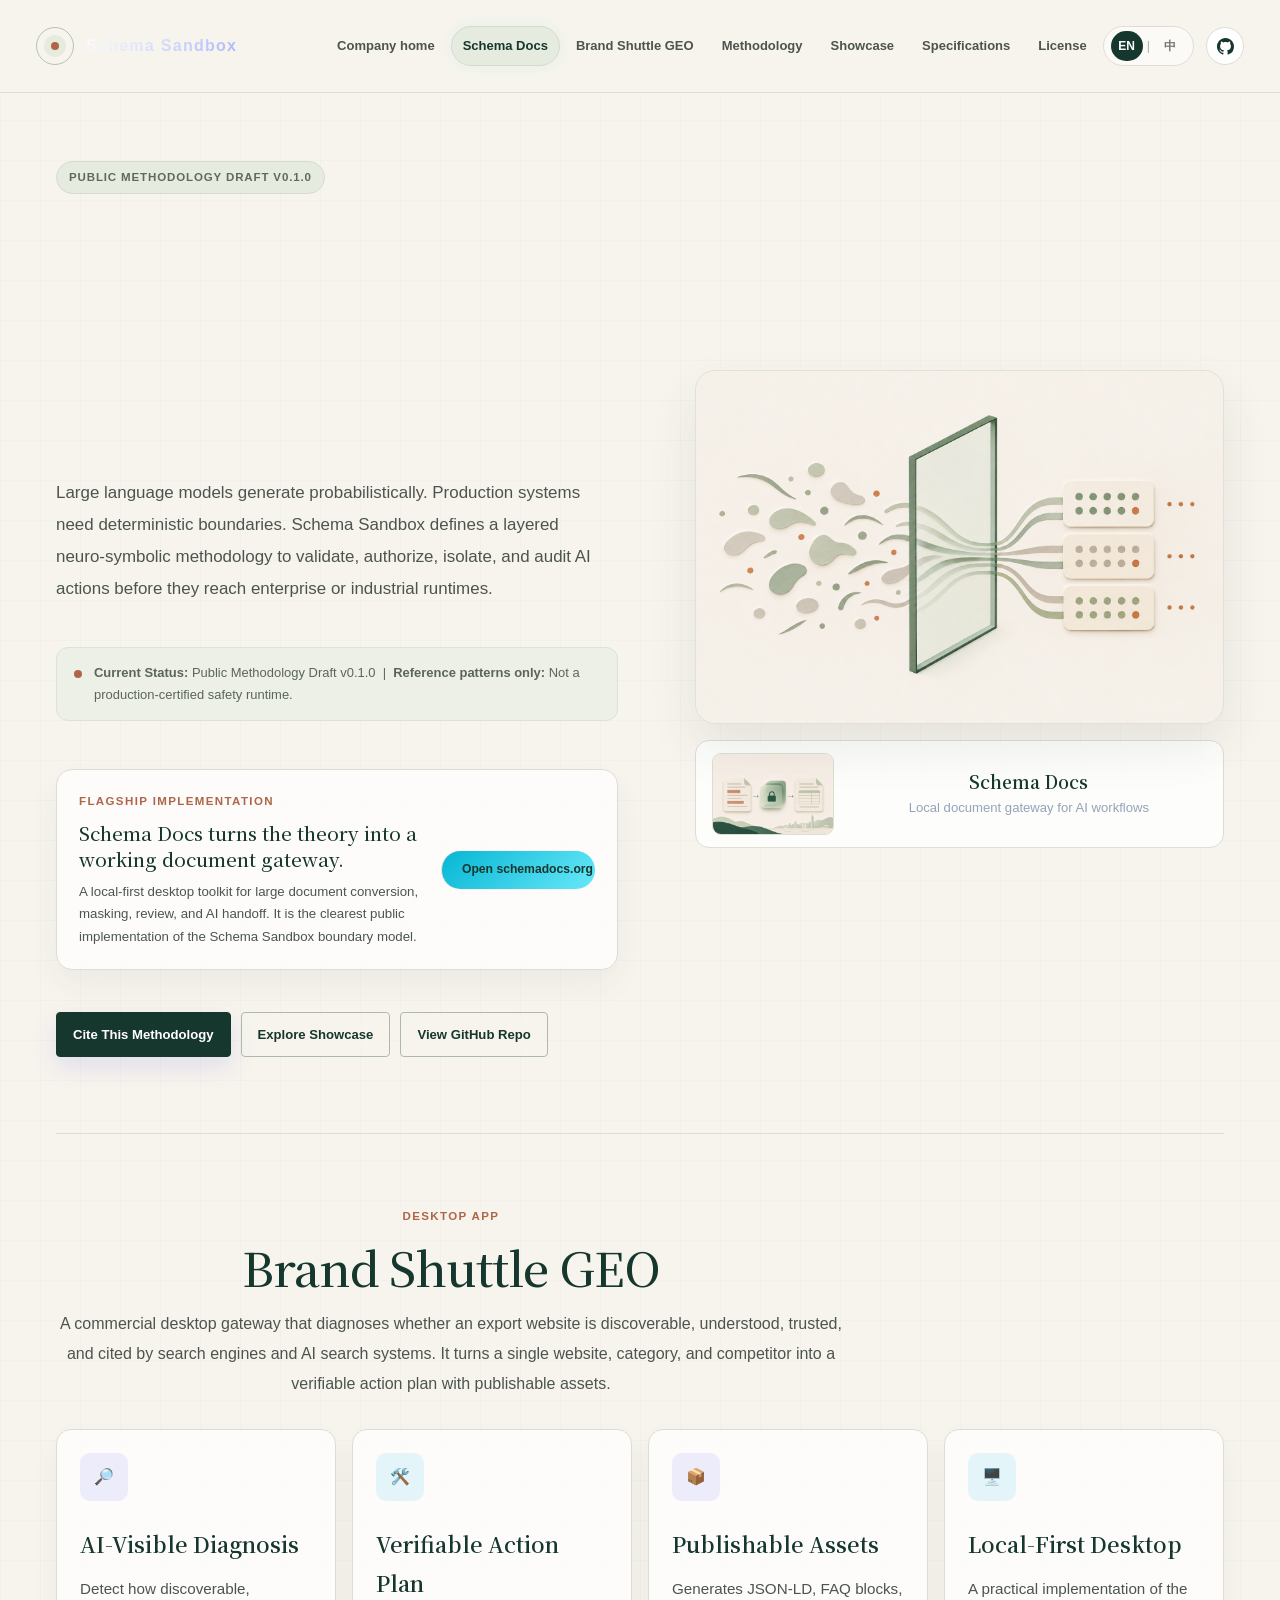
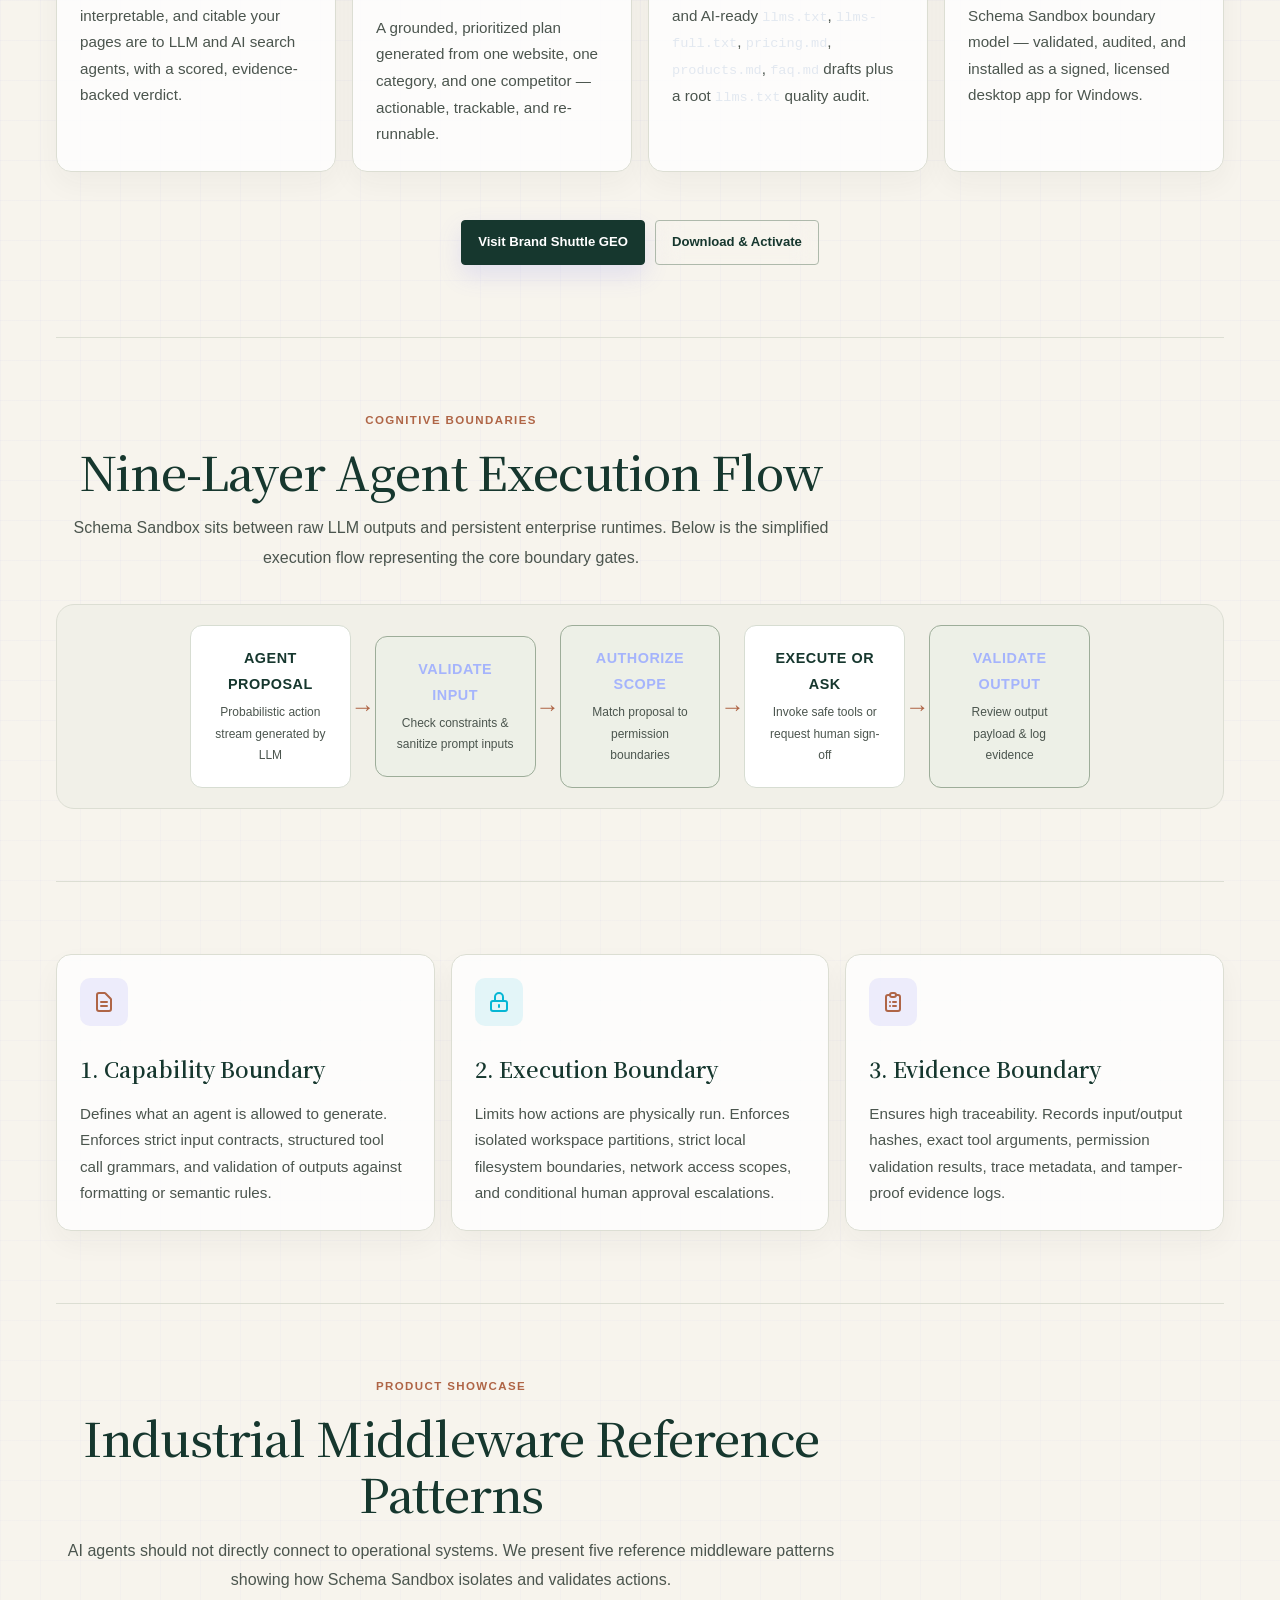
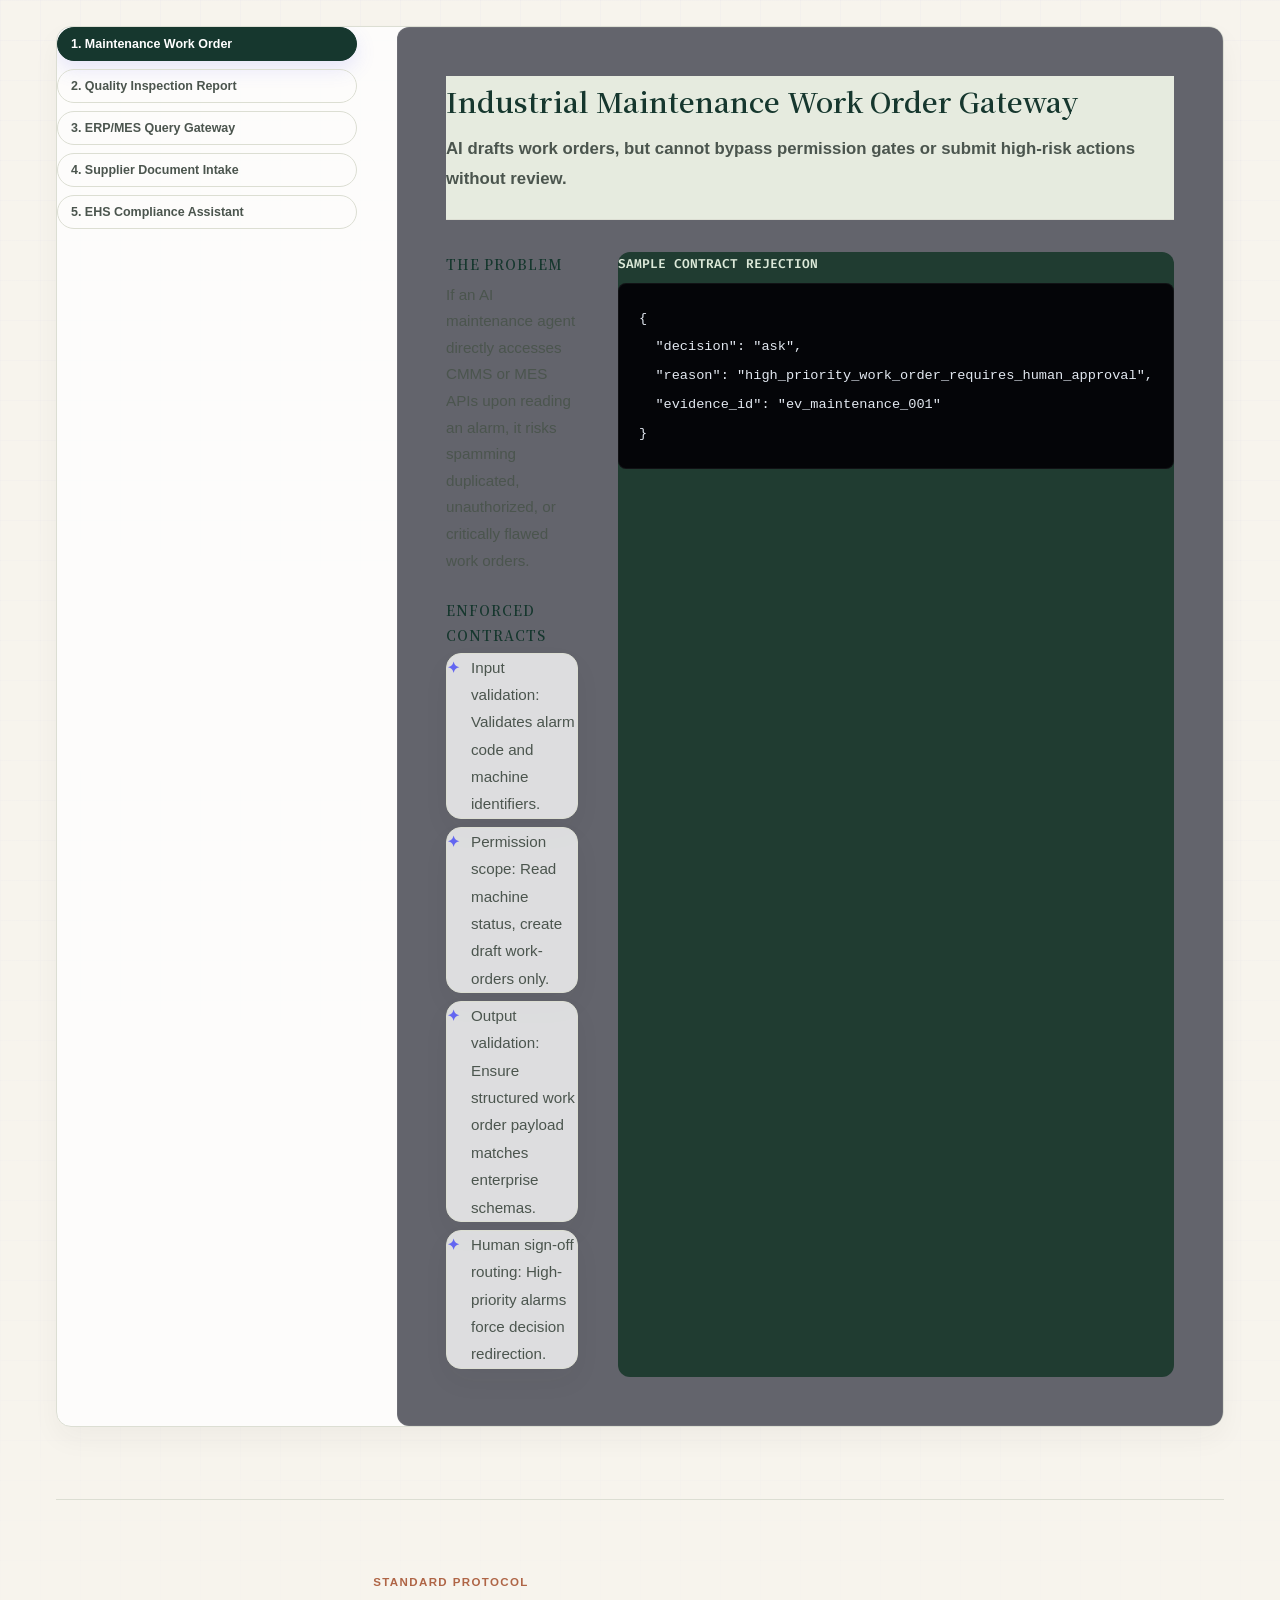
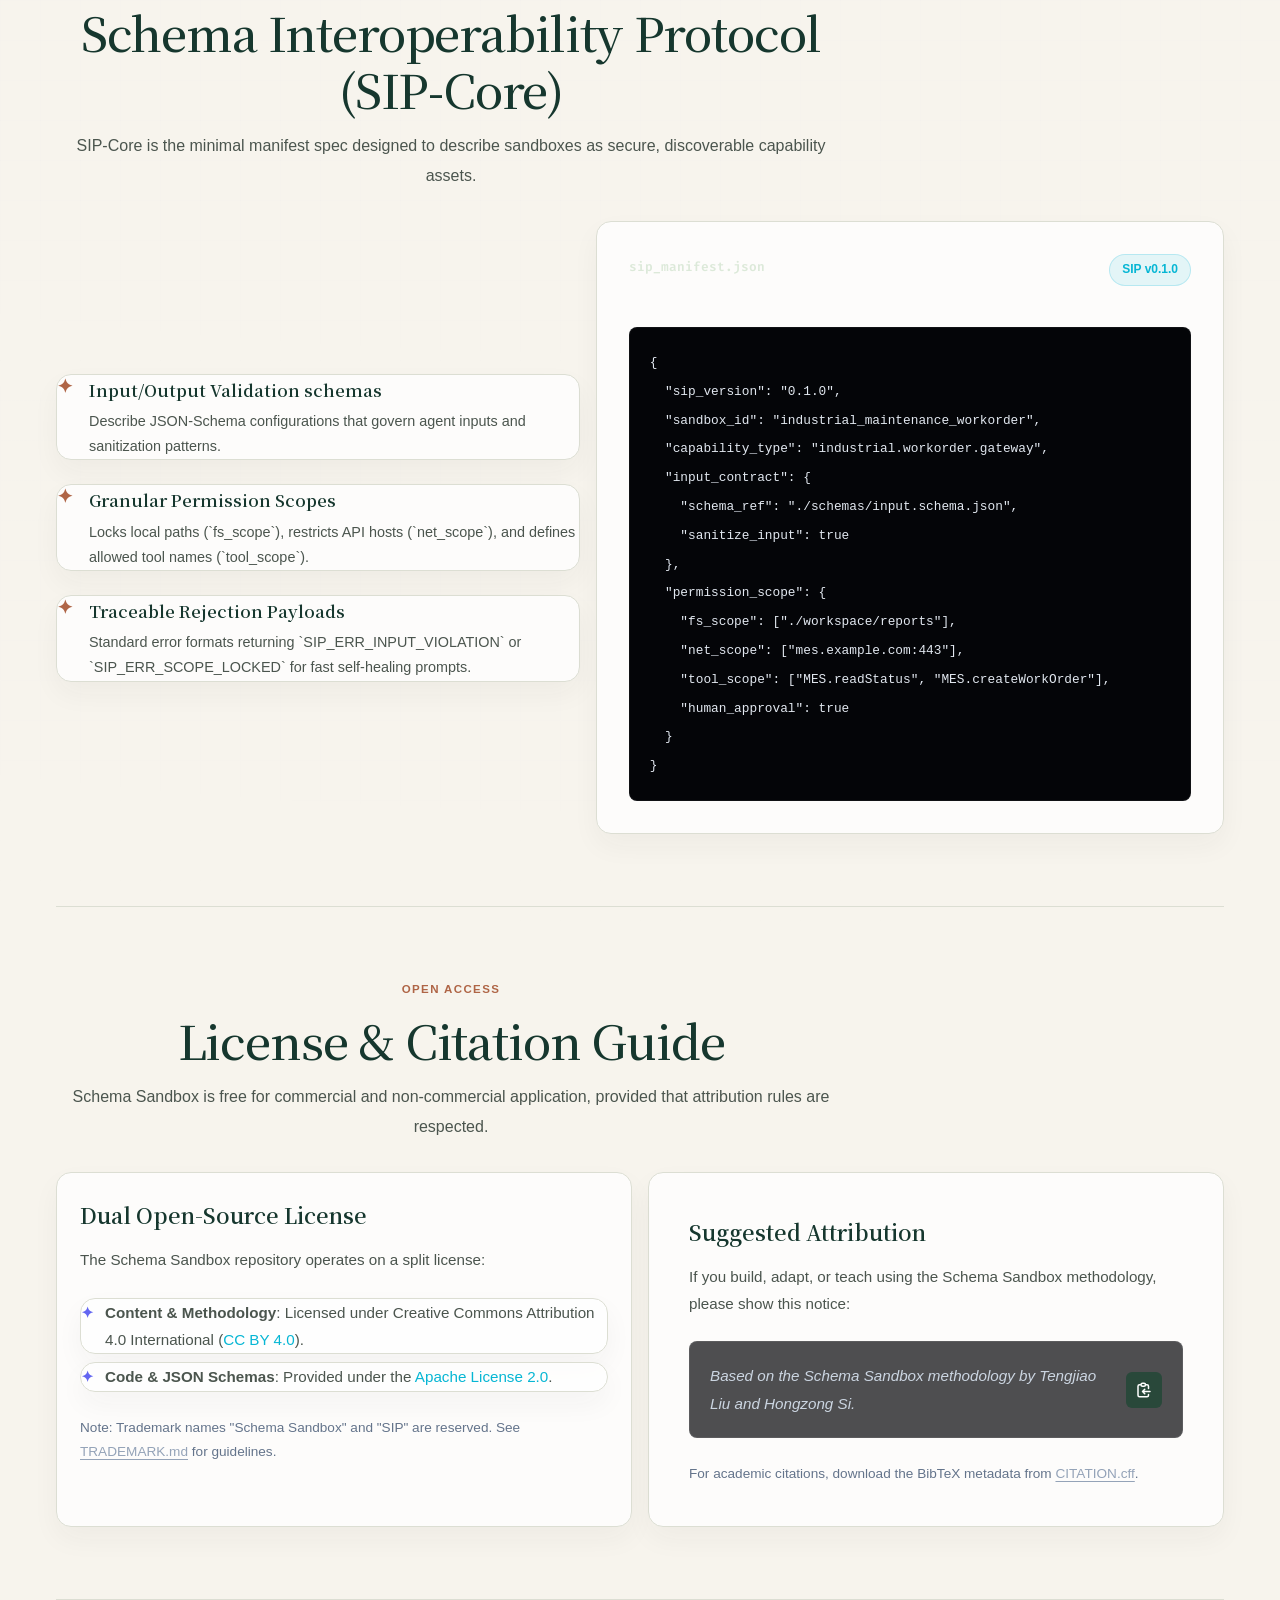
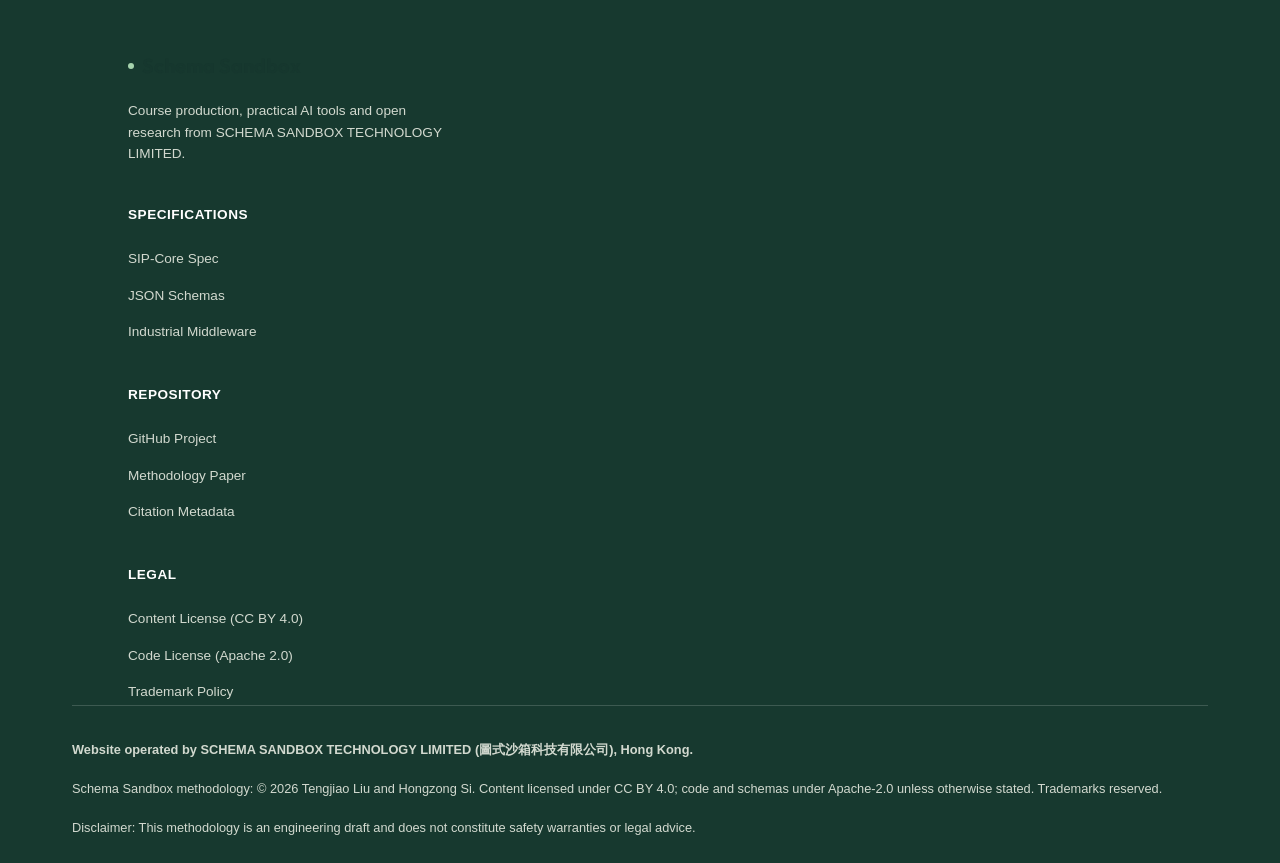
==== commit 47a065ef: "Unify UI across Schema Sandbox pages" ====
--- a/research.html
+++ b/research.html
@@ -7,8 +7,9 @@
   <meta name="description" content="Schema Sandbox open methodology, reference patterns, SIP-Core specifications, licenses and citation guidance.">
   <link rel="icon" type="image/png" href="assets/schema_sandbox_logo.png">
   <link rel="stylesheet" href="website.css?v=1.0.4">
+  <link rel="stylesheet" href="unified-site.css?v=20261120">
 </head>
-<body>
+<body class="research-site">
 
   <!-- Background Orbs -->
   <div class="glow-orb glow-1"></div>
@@ -107,10 +108,10 @@
       </div>
       <div class="hero-image-container">
         <div class="hero-image-wrapper">
-          <img src="assets/schema_sandbox_concept.png" alt="Schema Sandbox Concept Diagram" class="hero-image">
+          <img src="assets/design-v6/schema-sandbox-boundary-v7.png" alt="Probabilistic agent proposals pass through a structured boundary and emerge as validated actions" class="hero-image">
         </div>
         <a href="http://schemadocs.org/" class="schema-docs-preview" target="_blank" rel="noopener" aria-label="Open Schema Docs homepage">
-          <img src="assets/schema_docs_gateway_infographic.png" alt="Schema Docs local document gateway workflow">
+          <img src="assets/design-v6/schema-docs-workflow-v7.png" alt="Local document workflow that reviews and masks information before AI handoff">
           <div class="schema-docs-preview-caption">
             <strong>Schema Docs</strong>
             <span>Local document gateway for AI workflows</span>
--- a/unified-site.css
+++ b/unified-site.css
@@ -0,0 +1,175 @@
+@charset "UTF-8";
+@font-face{font-family:"Studio Noto Serif SC";src:url("assets/design-v6/fonts/noto-serif-sc-home-v6.woff2") format("woff2");font-weight:200 900;font-style:normal;font-display:swap}
+:root{--paper:#f7f4ed;--ink:#16372e;--body:#4b554e;--muted:#72776d;--line:#dcded3;--sage:#e6ebdf;--accent:#af6546;--dark:#17392f;--serif:"Studio Noto Serif SC","Noto Serif CJK SC","Songti SC","SimSun",Georgia,serif;--sans:-apple-system,BlinkMacSystemFont,"Segoe UI","Microsoft YaHei",Arial,sans-serif}
+
+/* Research page: shared Schema Sandbox palette and type system. */
+body.research-site{margin:0;background:var(--paper);color:var(--ink);font:16px/1.8 var(--sans);-webkit-font-smoothing:antialiased}
+.research-site .glow-orb{display:none!important}
+.research-site header{position:sticky;top:0;z-index:40;background:rgba(247,244,237,.97);border-bottom:1px solid var(--line);box-shadow:none;backdrop-filter:blur(14px)}
+.research-site .nav-container{width:min(1320px,calc(100% - 72px));max-width:none;min-height:92px;margin:0 auto;padding:0;display:flex;align-items:center;gap:28px}
+.research-site .logo{display:flex;align-items:center;gap:12px;flex:0 0 auto;color:var(--ink);font:700 1rem/1.2 var(--sans);letter-spacing:.08em;text-decoration:none}
+.research-site .logo-dot{display:block;width:38px;height:38px;flex:0 0 38px;border:1px solid #b7c3b2;border-radius:50%;background:var(--sage);box-shadow:inset 0 0 0 7px var(--paper);position:relative}
+.research-site .logo-dot:after{content:"";position:absolute;width:8px;height:8px;border-radius:50%;background:var(--accent);inset:0;margin:auto}
+.research-site .nav-menu{margin:0;padding:0;display:flex;align-items:center;justify-content:flex-end;gap:4px;list-style:none;flex:1;min-width:0}
+.research-site .nav-menu>li{margin:0;flex:0 0 auto}
+.research-site .nav-link{display:inline-flex;align-items:center;min-height:40px;padding:7px 11px;border:1px solid transparent;border-radius:999px;color:var(--body);background:transparent;font-size:.8125rem;font-weight:600;text-decoration:none;white-space:nowrap;transition:background .2s,color .2s,border-color .2s}
+.research-site .nav-link:hover,.research-site .nav-featured{background:var(--sage);border-color:#d4dacd;color:var(--ink)}
+.research-site .lang-switch{display:flex;align-items:center;gap:4px;padding:4px 7px;border:1px solid var(--line);border-radius:999px;background:rgba(255,255,255,.55)}
+.research-site .lang-btn{width:32px;height:30px;padding:0;border:0;border-radius:999px;background:transparent;color:var(--muted);font:600 .75rem var(--sans);cursor:pointer}
+.research-site .lang-btn.active{background:var(--ink);color:#fff}
+.research-site .lang-divider{color:#aeb4a9}
+.research-site .github-icon-link{display:grid;place-items:center;width:38px;height:38px;border:1px solid var(--line);border-radius:50%;color:var(--ink);background:#fff;text-decoration:none}
+.research-site .github-icon-link svg{width:17px;height:17px}
+.research-site main.container{width:min(1320px,calc(100% - 112px));max-width:none;margin:0 auto;padding:0;background:transparent}
+.research-site .hero{position:relative;display:grid;grid-template-columns:minmax(0,1.03fr) minmax(0,.97fr);gap:clamp(40px,6vw,88px);align-items:center;margin:0;padding:68px 0 76px;border:0;border-bottom:1px solid var(--line);border-radius:0;background:transparent;box-shadow:none;overflow:visible}
+.research-site .hero:before,.research-site .hero:after{display:none!important;content:none!important}
+.research-site .hero-content,.research-site .hero-image-container{position:relative;z-index:auto;max-width:none;min-width:0;margin:0;padding:0}
+.research-site .tagline{display:inline-flex;align-items:center;min-height:32px;padding:5px 12px;border:1px solid #d6dbd1;border-radius:999px;background:var(--sage);color:#5e6a5d;font-size:.72rem;font-weight:700;letter-spacing:.075em;text-transform:uppercase}
+.research-site .hero-title{display:block;margin:22px 0 18px;padding:0;border:0;background:none;color:var(--ink);font:500 clamp(42px,5vw,68px)/1.14 var(--serif);letter-spacing:-.035em;max-width:14ch}
+.research-site .hero-desc{margin:0 0 18px;max-width:58ch;color:var(--body);font-size:1.06rem;line-height:1.9}
+.research-site .status-disclaimer{display:flex;gap:12px;align-items:flex-start;margin:24px 0;padding:14px 17px;border:1px solid #dce2d5;border-radius:12px;background:#edf0e7;color:#5b655a;box-shadow:none;font-size:.81rem;line-height:1.7}
+.research-site .status-disclaimer-indicator{width:8px;height:8px;flex:0 0 8px;margin-top:8px;border-radius:50%;background:var(--accent);box-shadow:none}
+.research-site .flagship-card{display:grid;grid-template-columns:1fr auto;gap:20px;align-items:center;margin:24px 0 20px;padding:21px 22px;border:1px solid var(--line);border-radius:16px;background:rgba(255,255,255,.75);color:var(--ink);box-shadow:0 14px 30px rgba(31,50,38,.05);text-decoration:none;transition:transform .2s,border-color .2s,box-shadow .2s}
+.research-site .flagship-card:hover{transform:translateY(-2px);border-color:#b8c5b4;box-shadow:0 18px 36px rgba(31,50,38,.09)}
+.research-site .flagship-label,.research-site .section-subtitle{display:block;color:var(--accent);font-size:.72rem;font-weight:700;letter-spacing:.12em;text-transform:uppercase}
+.research-site .flagship-title{margin:8px 0;color:var(--ink);font:500 1.17rem/1.4 var(--serif)}
+.research-site .flagship-desc{margin:0;color:var(--body);font-size:.83rem;line-height:1.7}
+.research-site .flagship-action{padding:8px 0 8px 18px;border-left:1px solid var(--line);color:var(--ink);font-size:.76rem;font-weight:700;white-space:nowrap}
+.research-site .hero-ctas{display:flex;flex-wrap:wrap;gap:10px;margin-top:22px}
+.research-site .btn{display:inline-flex;align-items:center;justify-content:center;min-height:45px;padding:10px 16px;border:1px solid var(--ink);border-radius:4px;background:var(--ink);color:#fff;font-size:.82rem;font-weight:600;line-height:1.4;text-decoration:none;transition:background .2s,color .2s,border-color .2s}
+.research-site .btn-primary:hover{background:#315343;border-color:#315343}
+.research-site .btn-secondary{background:transparent;border-color:#aeb9ab;color:var(--ink)}
+.research-site .btn-secondary:hover{background:var(--sage);border-color:#9aaa98}
+.research-site .hero-image-container{display:grid;gap:16px}
+.research-site .hero-image-wrapper{overflow:hidden;padding:0;border:1px solid #e0e1d7;border-radius:20px;background:var(--paper);box-shadow:0 22px 50px rgba(45,61,47,.09)}
+.research-site .hero-image{display:block;width:100%;height:auto;aspect-ratio:1.5;object-fit:cover;border-radius:inherit;filter:none}
+.research-site .schema-docs-preview{display:grid;grid-template-columns:122px 1fr;gap:17px;align-items:center;overflow:hidden;padding:12px 16px;border:1px solid var(--line);border-radius:14px;background:rgba(255,255,255,.8);color:var(--ink);text-decoration:none;box-shadow:none;transition:border-color .2s,background .2s}
+.research-site .schema-docs-preview:hover{border-color:#b7c3b2;background:#fff}
+.research-site .schema-docs-preview img{display:block;width:122px;height:82px;object-fit:cover;border:1px solid var(--line);border-radius:9px;filter:none}
+.research-site .schema-docs-preview-caption{display:flex;flex-direction:column;gap:4px;color:var(--body);font-size:.76rem;line-height:1.5}
+.research-site .schema-docs-preview-caption strong{color:var(--ink);font:600 1.1rem var(--serif)}
+.research-site .section{margin:0;padding:72px 0;border:0;border-bottom:1px solid var(--line);border-radius:0;background:transparent;box-shadow:none}
+.research-site .section-header{max-width:790px;margin:0 0 31px}
+.research-site .section-title{margin:11px 0 14px;padding:0;border:0;background:none;color:var(--ink);font:500 clamp(32px,3.8vw,47px)/1.2 var(--serif);letter-spacing:-.025em}
+.research-site .section-desc{margin:0;color:var(--body);font-size:1rem;line-height:1.85}
+.research-site .features-grid,.research-site .specs-grid,.research-site .license-grid{display:grid;gap:16px}
+.research-site .glass-card,.research-site .spec-preview-card,.research-site .attribution-card,.research-site .showcase-container,.research-site .contract-item,.research-site .spec-feature{border:1px solid var(--line);border-radius:15px;background:rgba(255,255,255,.78);color:var(--body);box-shadow:0 12px 28px rgba(35,53,41,.045);backdrop-filter:none}
+.research-site .glass-card{padding:23px}
+.research-site .card-icon,.research-site .spec-feature-icon{color:var(--accent)}
+.research-site .card-title,.research-site .spec-feature-title,.research-site .showcase-title,.research-site .showcase-meta-title{color:var(--ink);font-family:var(--serif);font-weight:600}
+.research-site .card-desc,.research-site .spec-feature-desc,.research-site .showcase-meta-content{color:var(--body);line-height:1.75}
+.research-site .flow-container{padding:20px;border:1px solid var(--line);border-radius:18px;background:#f1f0e8;box-shadow:none}
+.research-site .flow-step{border:1px solid #d7ddd2;border-radius:12px;background:#fff;color:var(--ink);box-shadow:none}
+.research-site .flow-step.active-gate{border-color:#9dad99;background:#edf0e7}
+.research-site .flow-step-title{color:var(--ink)}
+.research-site .flow-step-desc{color:var(--body)}
+.research-site .flow-arrow{color:var(--accent)}
+.research-site .showcase-tabs{display:flex;flex-wrap:wrap;gap:8px;margin-bottom:16px}
+.research-site .showcase-tab{padding:9px 13px;border:1px solid var(--line);border-radius:999px;background:transparent;color:var(--body);font:600 .78rem var(--sans);cursor:pointer}
+.research-site .showcase-tab.active{border-color:var(--ink);background:var(--ink);color:#fff}
+.research-site .showcase-container{overflow:hidden}
+.research-site .showcase-header{background:var(--sage);border-bottom:1px solid var(--line);color:var(--ink)}
+.research-site .showcase-one-line{color:var(--body)}
+.research-site .showcase-code-wrapper{background:#203c31;border:0;border-radius:12px;color:#f7f4ed;box-shadow:none}
+.research-site .code-title{color:#dce9d9}
+.research-site pre,.research-site code{font-family:ui-monospace,SFMono-Regular,Consolas,monospace}
+.research-site pre{color:#f7f4ed}
+.research-site .copy-btn{border-color:#718875;background:#29483a;color:#fff}
+.research-site a:not(.btn):not(.nav-link):not(.logo):not(.footer-link):not(.github-icon-link){color:var(--ink);text-decoration-color:#a5b09f;text-underline-offset:3px}
+.research-site a:not(.btn):not(.nav-link):not(.logo):not(.footer-link):not(.github-icon-link):hover{color:var(--accent)}
+.research-site footer{margin-top:0;padding:48px 0 24px;border:0;border-radius:0;background:var(--dark);color:#f7f4ed;box-shadow:none}
+.research-site .footer-content{width:min(1320px,calc(100% - 112px));max-width:none;margin:0 auto;display:grid;gap:38px}
+.research-site .footer-logo,.research-site .footer-link-title{color:#fff}
+.research-site .footer-desc,.research-site .footer-link,.research-site .footer-bottom{color:#d2d9cf}
+.research-site .footer-link:hover{color:#fff}
+.research-site .footer-logo-dot{background:#a6d3ad;box-shadow:none}
+.research-site .footer-bottom{border-top:1px solid #ffffff2a}
+.research-site :focus-visible{outline:3px solid var(--accent);outline-offset:3px}
+
+/* Research page smaller screens. */
+@media(max-width:1060px){
+  .research-site .nav-container{width:calc(100% - 48px);gap:16px}
+  .research-site .nav-menu{justify-content:flex-end}
+  .research-site .nav-link{padding-inline:8px;font-size:.75rem}
+  .research-site main.container{width:calc(100% - 72px)}
+  .research-site .hero{gap:38px}
+  .research-site .flagship-card{grid-template-columns:1fr}
+  .research-site .flagship-action{padding:10px 0 0;border-left:0;border-top:1px solid var(--line)}
+}
+@media(max-width:760px){
+  .research-site header{position:relative}
+  .research-site .nav-container{width:calc(100% - 40px);min-height:auto;padding:14px 0 11px;display:block}
+  .research-site .logo{margin-bottom:12px}
+  .research-site .nav-menu{display:flex;justify-content:flex-start;gap:5px;overflow-x:auto;flex-wrap:nowrap;padding:0 0 5px;scrollbar-width:thin}
+  .research-site .nav-menu>li{flex:0 0 auto}
+  .research-site .nav-link{min-height:36px;padding:6px 10px;font-size:.72rem}
+  .research-site .lang-switch{min-height:36px}
+  .research-site main.container{width:calc(100% - 40px)}
+  .research-site .hero{grid-template-columns:1fr;gap:26px;padding:38px 0 46px}
+  .research-site .hero-title{font-size:clamp(38px,11vw,52px);max-width:16ch}
+  .research-site .hero-desc{font-size:.94rem}
+  .research-site .flagship-card{padding:17px}
+  .research-site .hero-ctas{gap:8px}
+  .research-site .btn{min-height:42px;padding:9px 12px;font-size:.75rem}
+  .research-site .schema-docs-preview{grid-template-columns:95px 1fr;gap:12px;padding:10px}
+  .research-site .schema-docs-preview img{width:95px;height:68px}
+  .research-site .section{padding:48px 0}
+  .research-site .section-title{font-size:35px}
+  .research-site .glass-card{padding:18px}
+  .research-site .flow-container{padding:13px;overflow-x:auto}
+  .research-site .showcase-tabs{overflow-x:auto;flex-wrap:nowrap;padding-bottom:4px}
+  .research-site .showcase-tab{white-space:nowrap}
+  .research-site .footer-content{width:calc(100% - 40px);grid-template-columns:1fr;gap:25px}
+  .research-site footer{padding:38px 0 20px}
+}
+
+/* Long-form papers: calm editorial reading surface, retaining formulas and code. */
+body.unified-paper{margin:0;padding:0;background:var(--paper);color:var(--body);font:16px/1.82 var(--sans);-webkit-font-smoothing:antialiased}
+.unified-paper .container{width:min(920px,calc(100% - 48px));max-width:none;margin:0 auto;padding:26px 0 82px}
+.unified-paper .topbar{position:sticky;top:0;z-index:30;display:flex;justify-content:space-between;align-items:center;gap:20px;margin:0 0 45px;padding:15px 0;border-bottom:1px solid var(--line);background:rgba(247,244,237,.96);color:var(--muted);font-size:.8rem;backdrop-filter:blur(12px)}
+.unified-paper .site-brand{display:inline-flex;align-items:center;gap:10px;color:var(--ink);font:700 .85rem/1.2 var(--sans);letter-spacing:.08em;text-decoration:none;white-space:nowrap}
+.unified-paper .site-brand-mark{width:34px;height:34px;display:block}
+.unified-paper .paper-nav{display:flex;align-items:center;justify-content:flex-end;gap:18px;flex-wrap:wrap}
+.unified-paper .paper-nav a{color:var(--body);font-size:.78rem;font-weight:600;text-decoration:none}
+.unified-paper .paper-nav a:hover{color:var(--accent)}
+.unified-paper .version{color:var(--muted);white-space:nowrap}
+.unified-paper h1,.unified-paper h2,.unified-paper h3,.unified-paper h4{font-family:var(--serif);color:var(--ink);letter-spacing:-.02em;line-height:1.3}
+.unified-paper h1{margin:0 0 22px;padding:0 0 18px;border-bottom:1px solid var(--line);font-size:clamp(34px,5vw,48px);font-weight:500}
+.unified-paper h2{margin-top:52px;padding:0 0 10px;border-bottom:1px solid var(--line);font-size:clamp(25px,3vw,32px);font-weight:500}
+.unified-paper h3{margin-top:34px;font-size:22px;font-weight:600}
+.unified-paper h4{margin-top:28px;font-size:18px;font-weight:600}
+.unified-paper p,.unified-paper li{font-size:16px;color:var(--body)}
+.unified-paper p{margin:15px 0;text-align:left}
+.unified-paper ul,.unified-paper ol{padding-left:27px}
+.unified-paper li{margin:7px 0}
+.unified-paper a{color:#335b47;text-decoration-color:#a5b09f;text-underline-offset:3px}
+.unified-paper a:hover{color:var(--accent)}
+.unified-paper hr{margin:42px 0;border:0;border-top:1px solid var(--line)}
+.unified-paper blockquote{margin:22px 0;padding:15px 19px;border:1px solid #dce2d5;border-left:4px solid #879a82;border-radius:0 10px 10px 0;background:#edf0e7;color:#4d5d4e}
+.unified-paper blockquote p{margin:0}
+.unified-paper code{padding:2px 6px;border-radius:4px;background:#e7eadf;color:#234234;font-size:.9em}
+.unified-paper pre{overflow-x:auto;margin:20px 0;padding:18px 20px;border:1px solid #315244;border-radius:11px;background:#203c31;color:#f7f4ed;box-shadow:0 10px 24px rgba(25,52,38,.08);line-height:1.6}
+.unified-paper pre code{padding:0;background:transparent;color:inherit}
+.unified-paper table{width:100%;margin:26px 0;border-collapse:collapse;font-size:.9rem}
+.unified-paper th,.unified-paper td{padding:11px 12px;border:1px solid #d7dbd0;vertical-align:top}
+.unified-paper th{background:var(--sage);color:var(--ink);font-weight:700;text-align:left}
+.unified-paper td{background:rgba(255,255,255,.56);color:var(--body)}
+.unified-paper .math-display{overflow-x:auto;margin:20px 0;padding:16px 14px;border:1px solid var(--line);border-radius:10px;background:#fbfaf6}
+.unified-paper .MathJax{font-size:1.04em!important}
+@media(max-width:640px){
+  .unified-paper .container{width:calc(100% - 32px);padding:14px 0 54px}
+  .unified-paper .topbar{align-items:flex-start;gap:12px;margin-bottom:30px;padding:11px 0;flex-wrap:wrap}
+  .unified-paper .site-brand{font-size:.75rem}
+  .unified-paper .site-brand-mark{width:29px;height:29px}
+  .unified-paper .paper-nav{gap:11px}
+  .unified-paper .paper-nav a,.unified-paper .version{font-size:.7rem}
+  .unified-paper p,.unified-paper li{font-size:15.5px}
+  .unified-paper table{display:block;overflow-x:auto;white-space:nowrap}
+  .unified-paper pre{padding:14px;font-size:.82rem}
+}
+@media print{
+  .research-site header,.unified-paper .topbar{position:static;background:transparent;backdrop-filter:none}
+  .unified-paper .container{width:100%;padding:0}
+  .unified-paper{background:#fff;color:#000}
+  .unified-paper pre,.unified-paper blockquote,.unified-paper table,.unified-paper .math-display{break-inside:avoid;page-break-inside:avoid}
+}
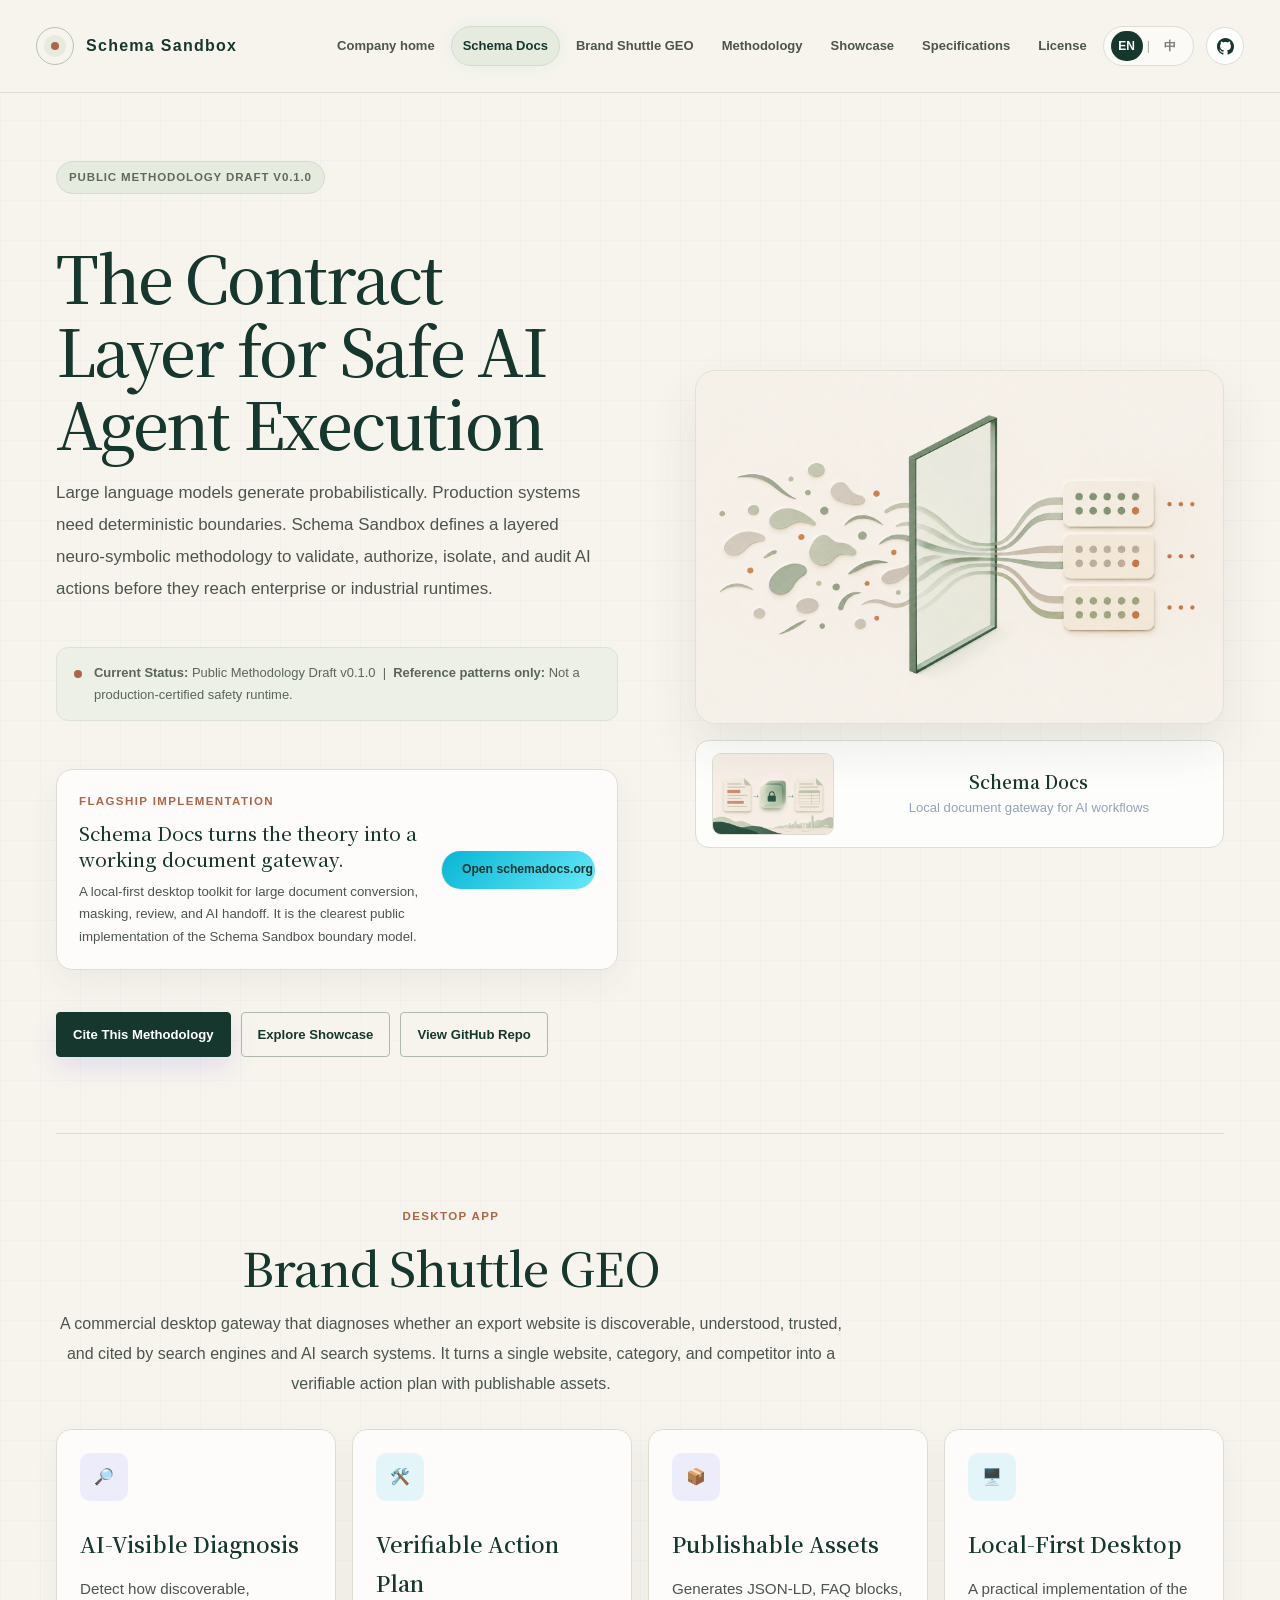
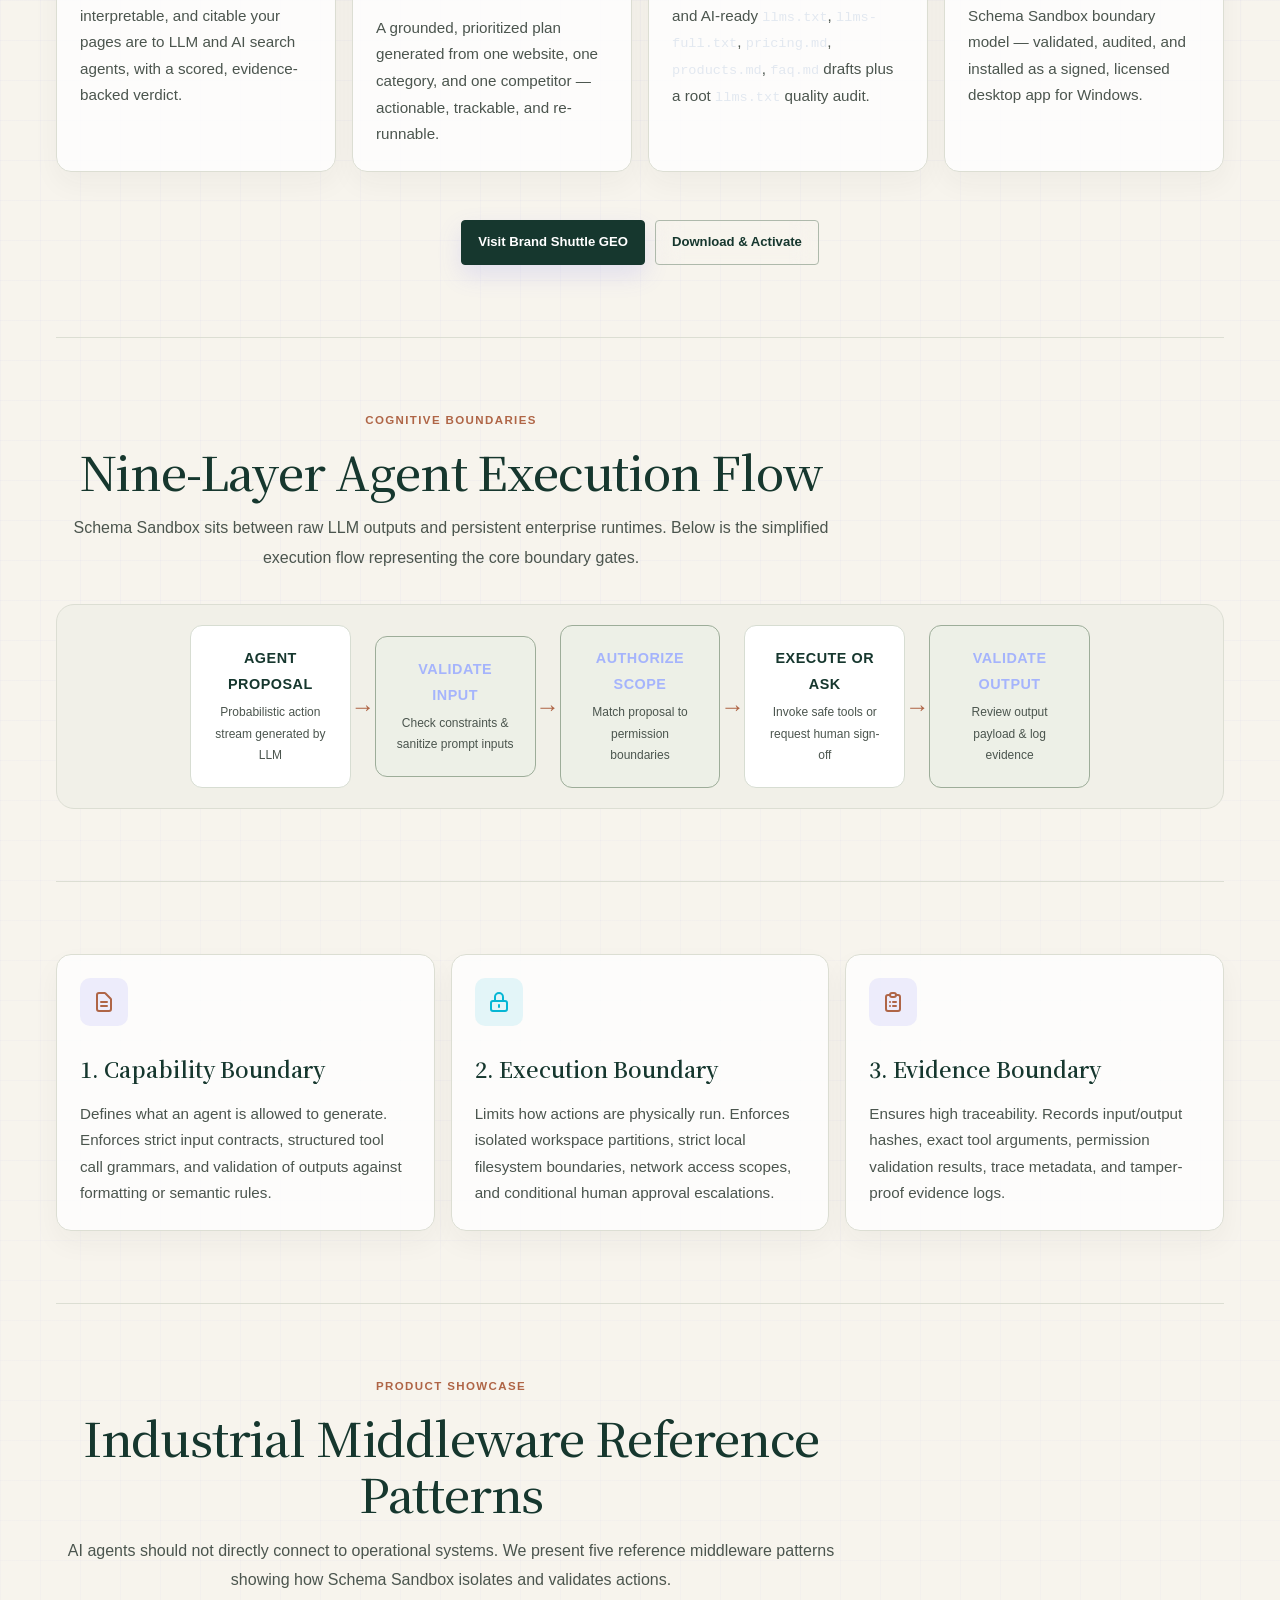
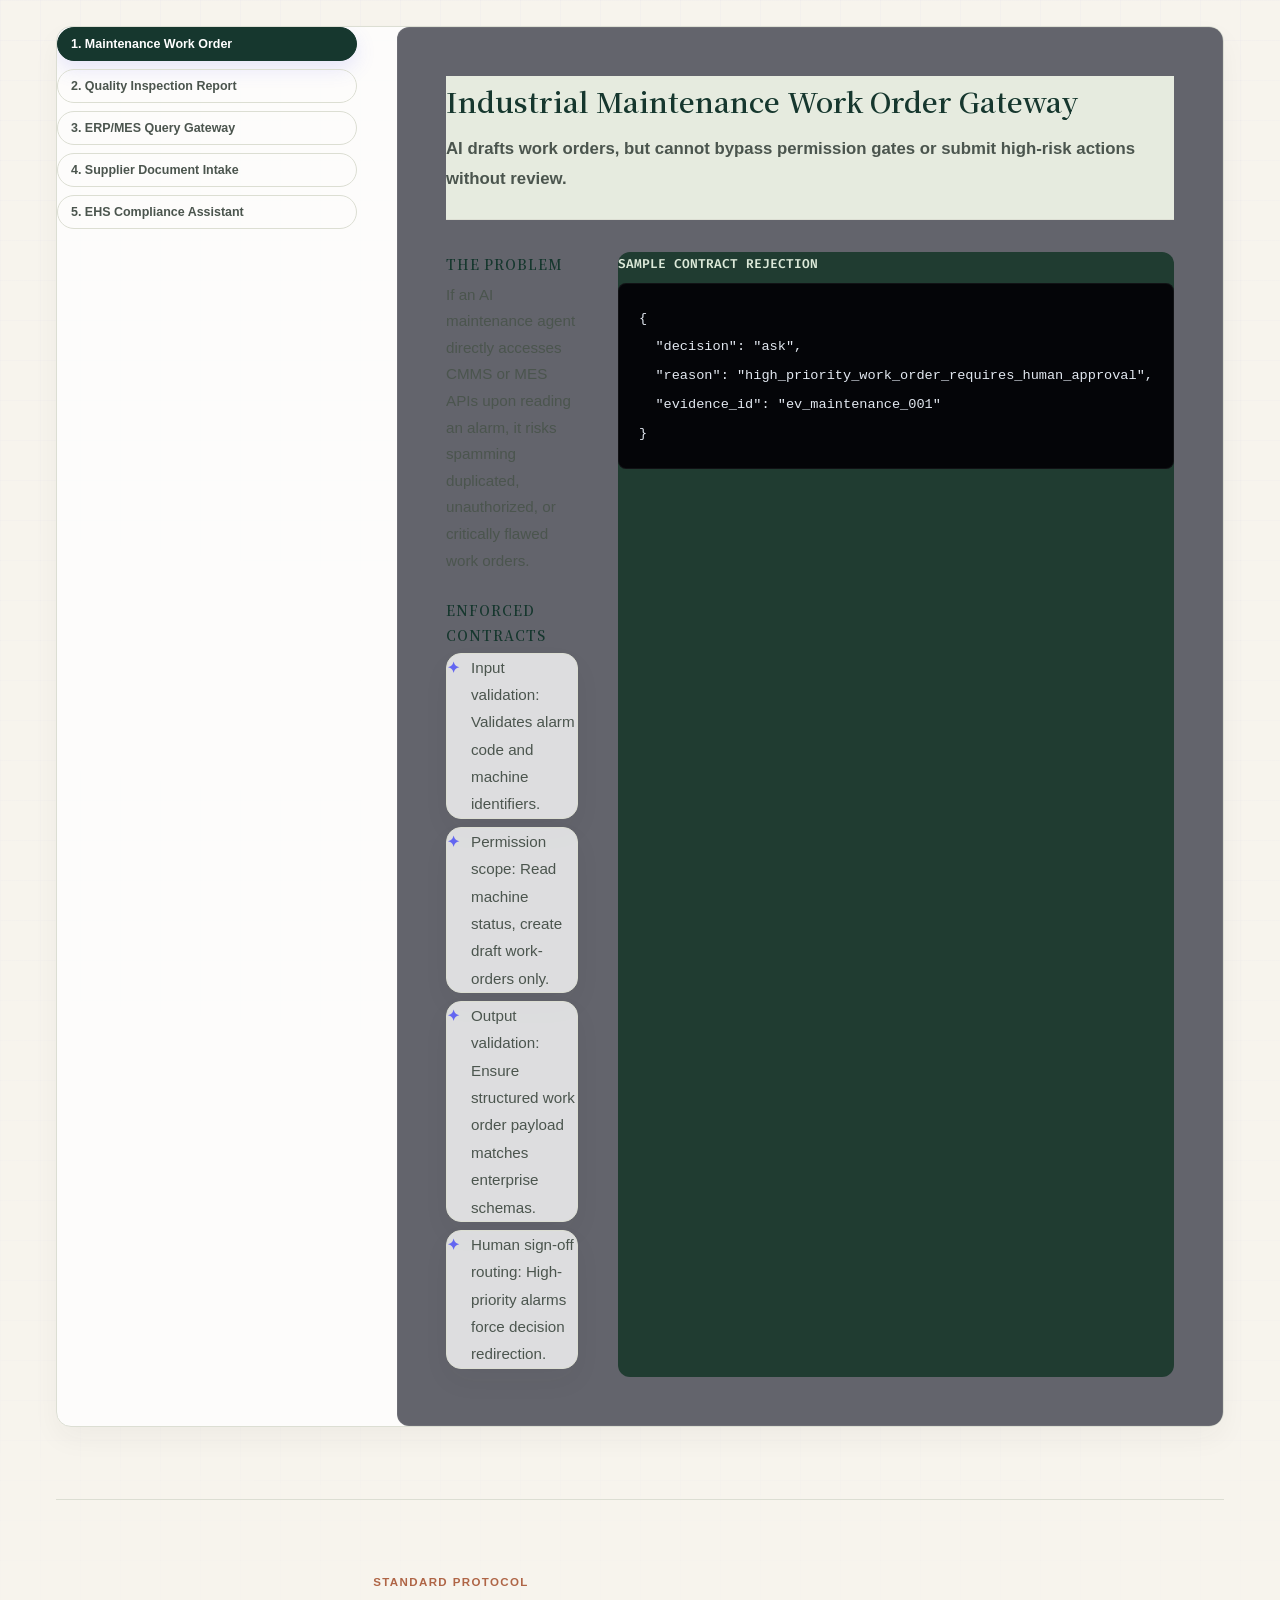
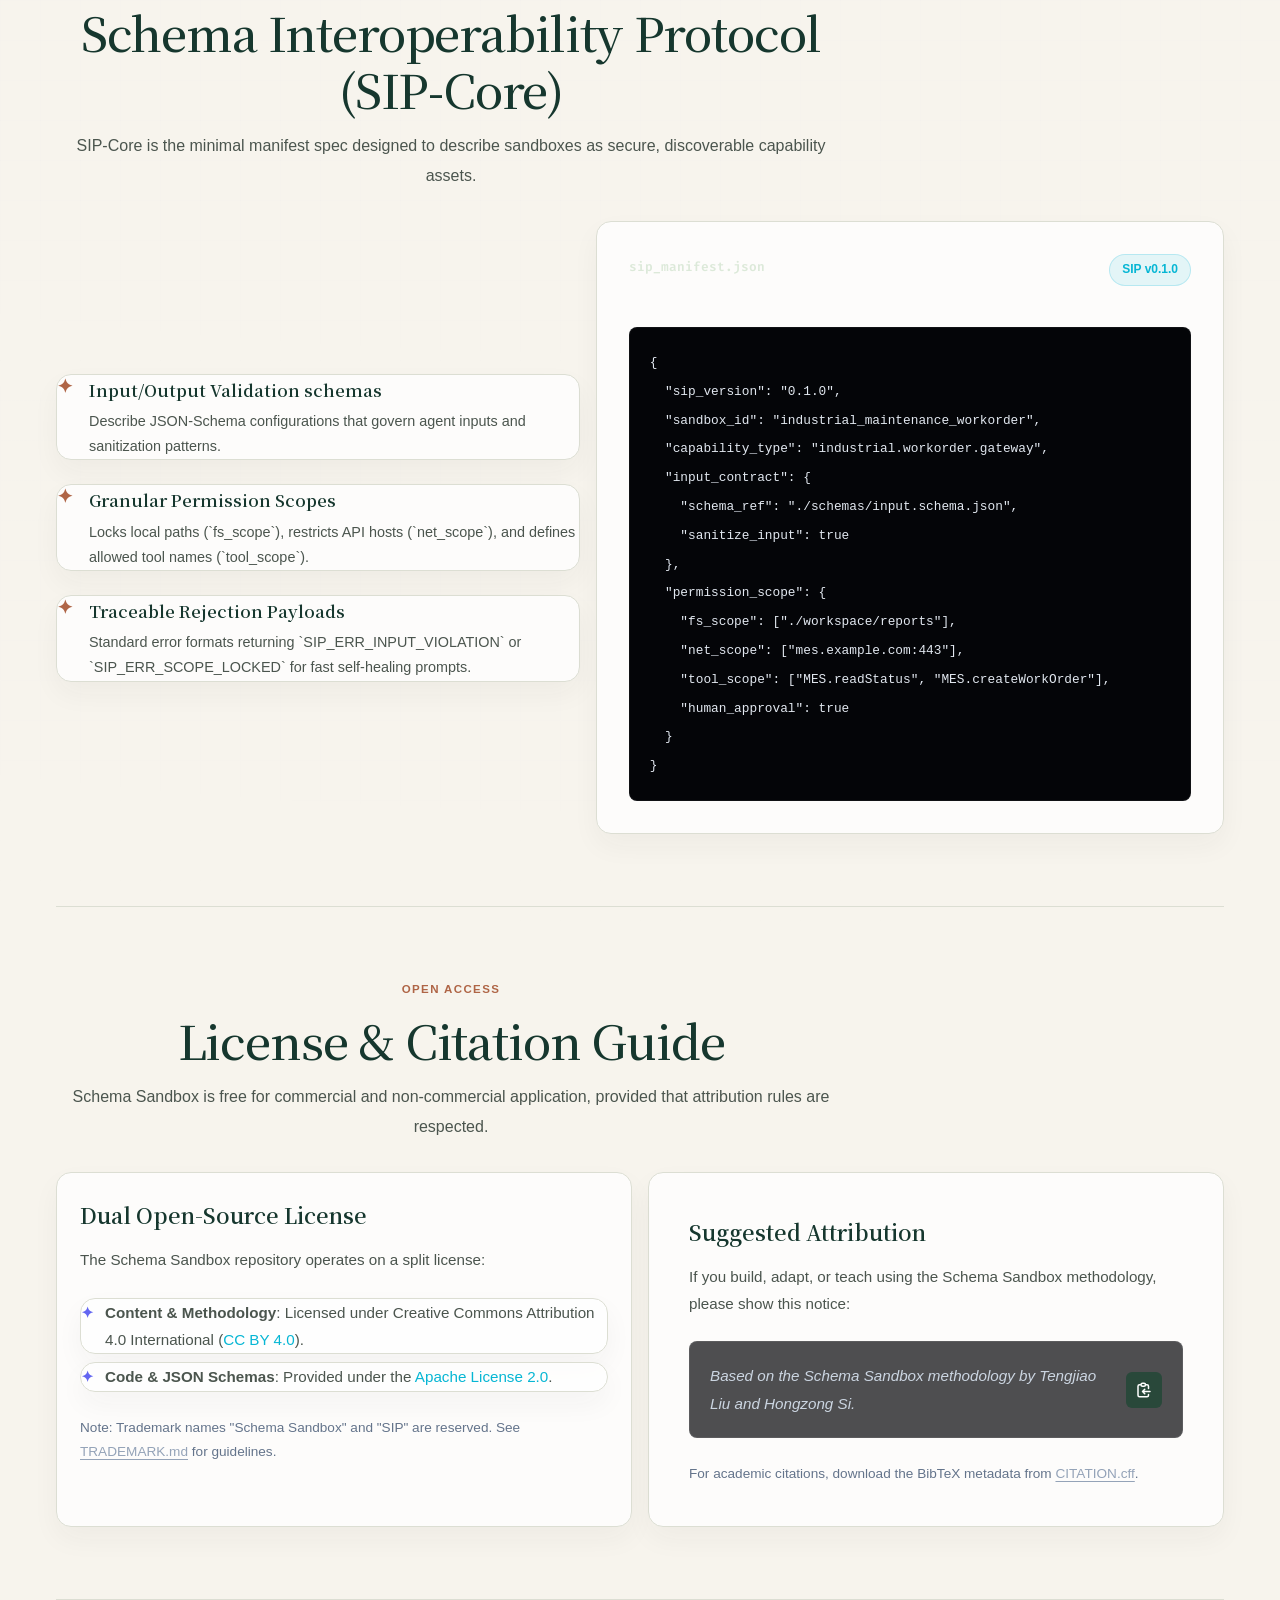
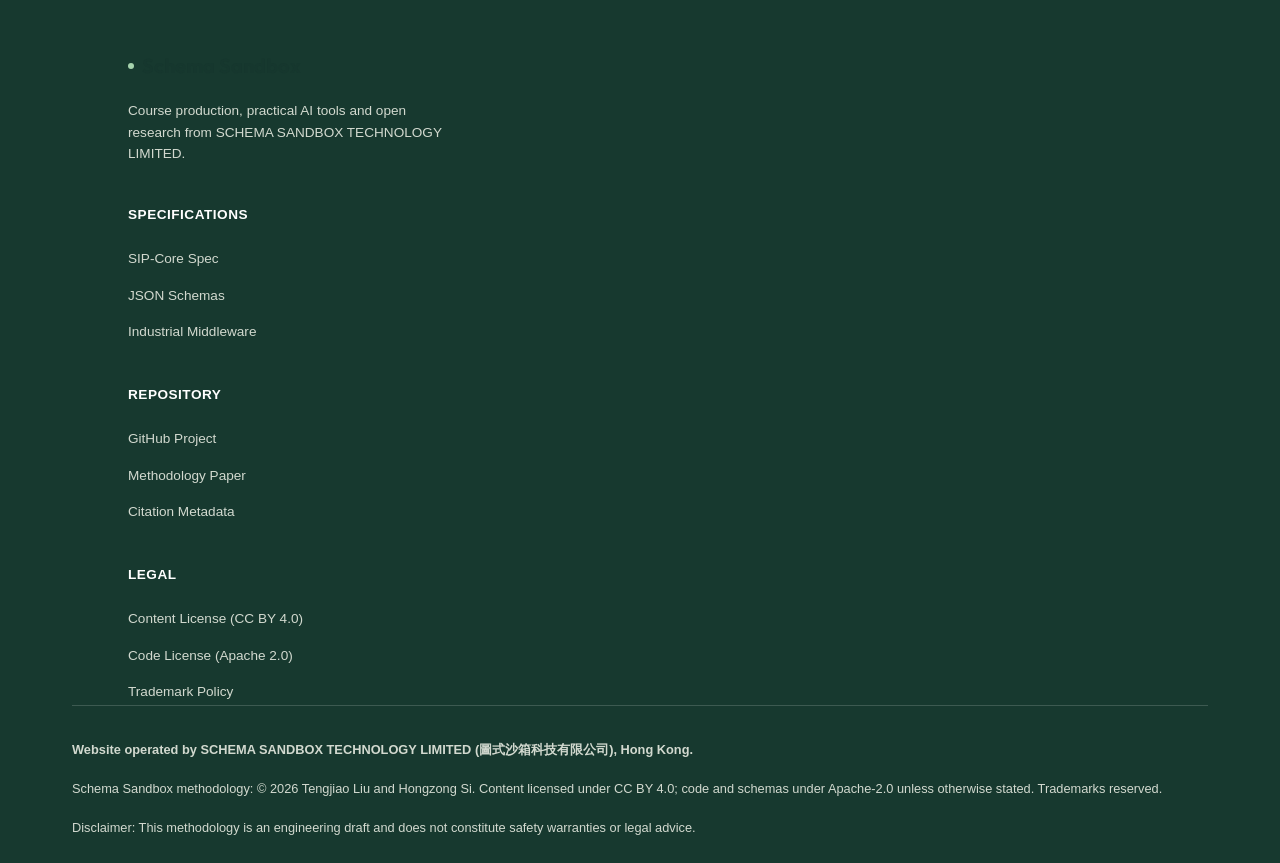
==== commit a5b5bab0: "Refresh shared stylesheet cache key" ====
--- a/research.html
+++ b/research.html
@@ -7,7 +7,7 @@
   <meta name="description" content="Schema Sandbox open methodology, reference patterns, SIP-Core specifications, licenses and citation guidance.">
   <link rel="icon" type="image/png" href="assets/schema_sandbox_logo.png">
   <link rel="stylesheet" href="website.css?v=1.0.4">
-  <link rel="stylesheet" href="unified-site.css?v=20261120">
+  <link rel="stylesheet" href="unified-site.css?v=20261120-2">
 </head>
 <body class="research-site">
 
--- a/unified-site.css
+++ b/unified-site.css
@@ -8,6 +8,7 @@
 .research-site header{position:sticky;top:0;z-index:40;background:rgba(247,244,237,.97);border-bottom:1px solid var(--line);box-shadow:none;backdrop-filter:blur(14px)}
 .research-site .nav-container{width:min(1320px,calc(100% - 72px));max-width:none;min-height:92px;margin:0 auto;padding:0;display:flex;align-items:center;gap:28px}
 .research-site .logo{display:flex;align-items:center;gap:12px;flex:0 0 auto;color:var(--ink);font:700 1rem/1.2 var(--sans);letter-spacing:.08em;text-decoration:none}
+.research-site .logo,.research-site .hero-title,.research-site .section-title,.research-site .flagship-title,.research-site .card-title,.research-site .spec-feature-title,.research-site .showcase-title,.research-site .showcase-meta-title,.research-site .footer-logo{-webkit-text-fill-color:currentColor!important;background-image:none!important;opacity:1}
 .research-site .logo-dot{display:block;width:38px;height:38px;flex:0 0 38px;border:1px solid #b7c3b2;border-radius:50%;background:var(--sage);box-shadow:inset 0 0 0 7px var(--paper);position:relative}
 .research-site .logo-dot:after{content:"";position:absolute;width:8px;height:8px;border-radius:50%;background:var(--accent);inset:0;margin:auto}
 .research-site .nav-menu{margin:0;padding:0;display:flex;align-items:center;justify-content:flex-end;gap:4px;list-style:none;flex:1;min-width:0}
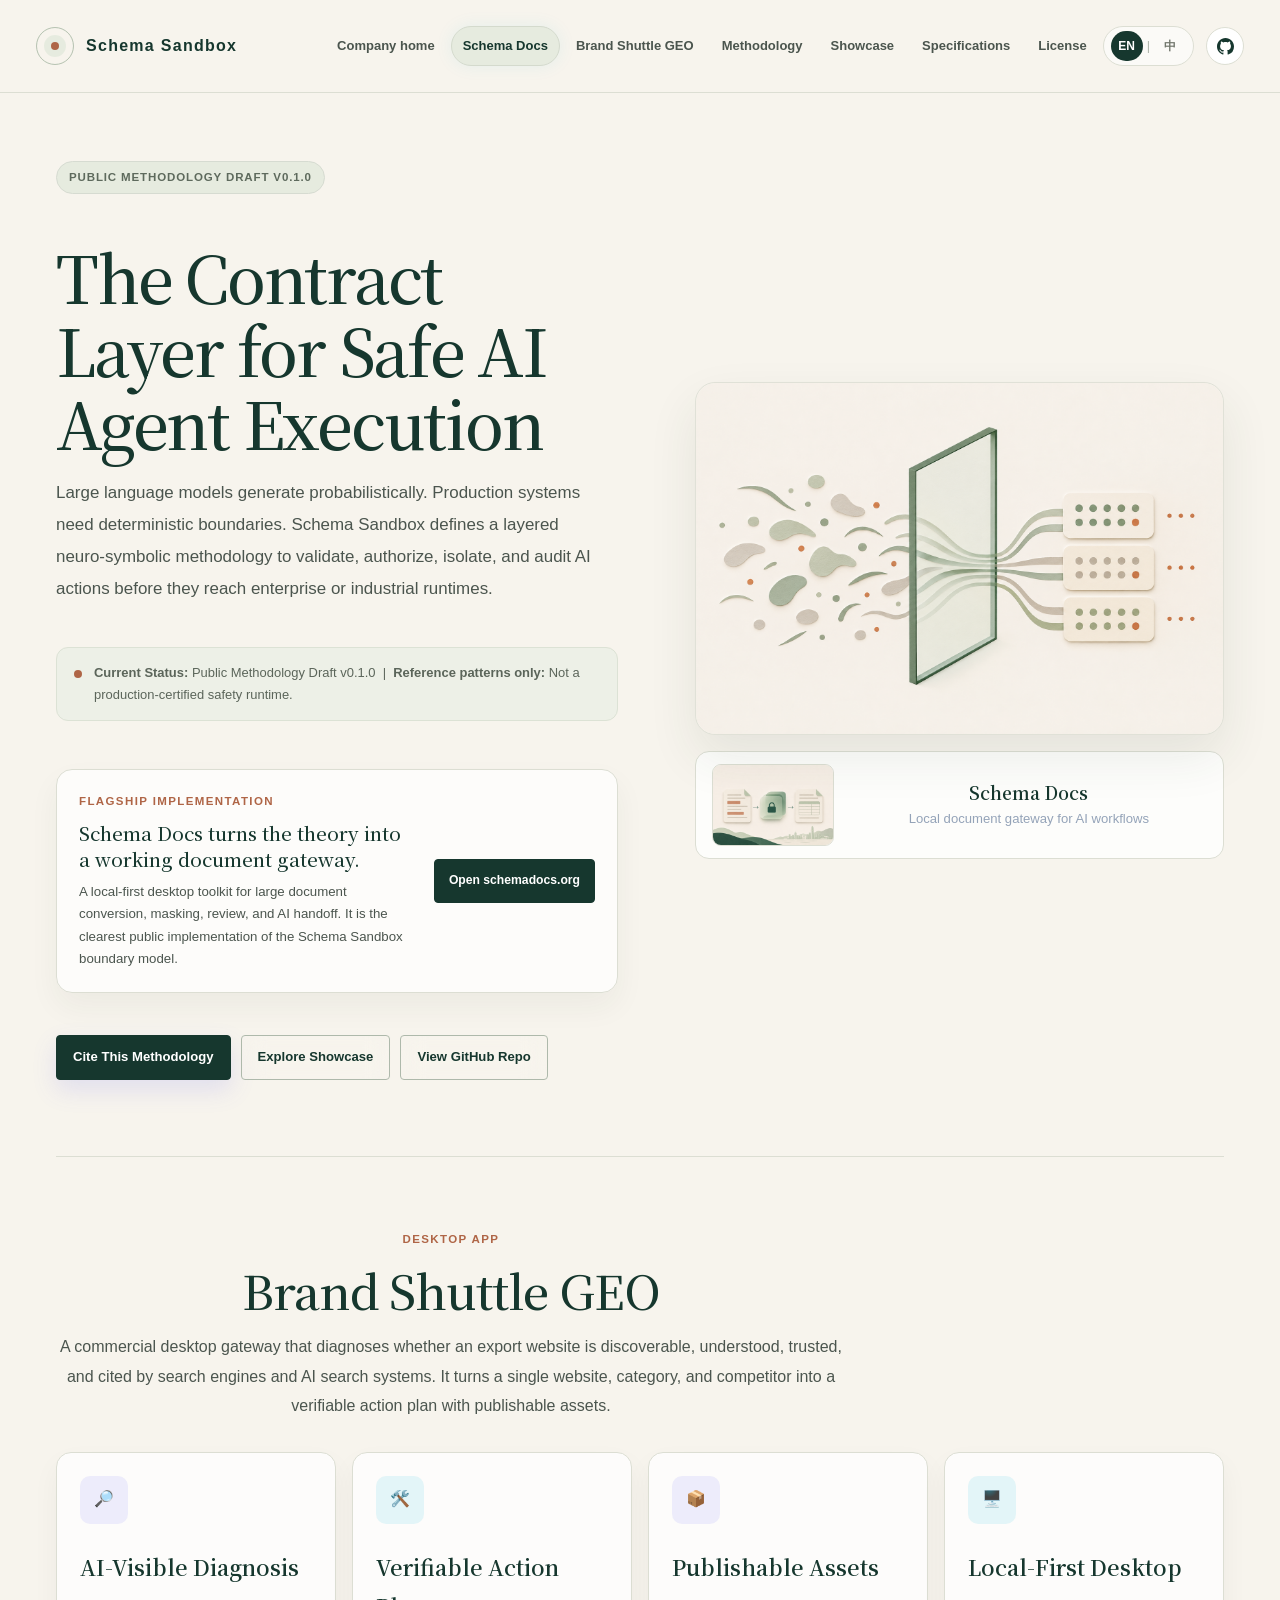
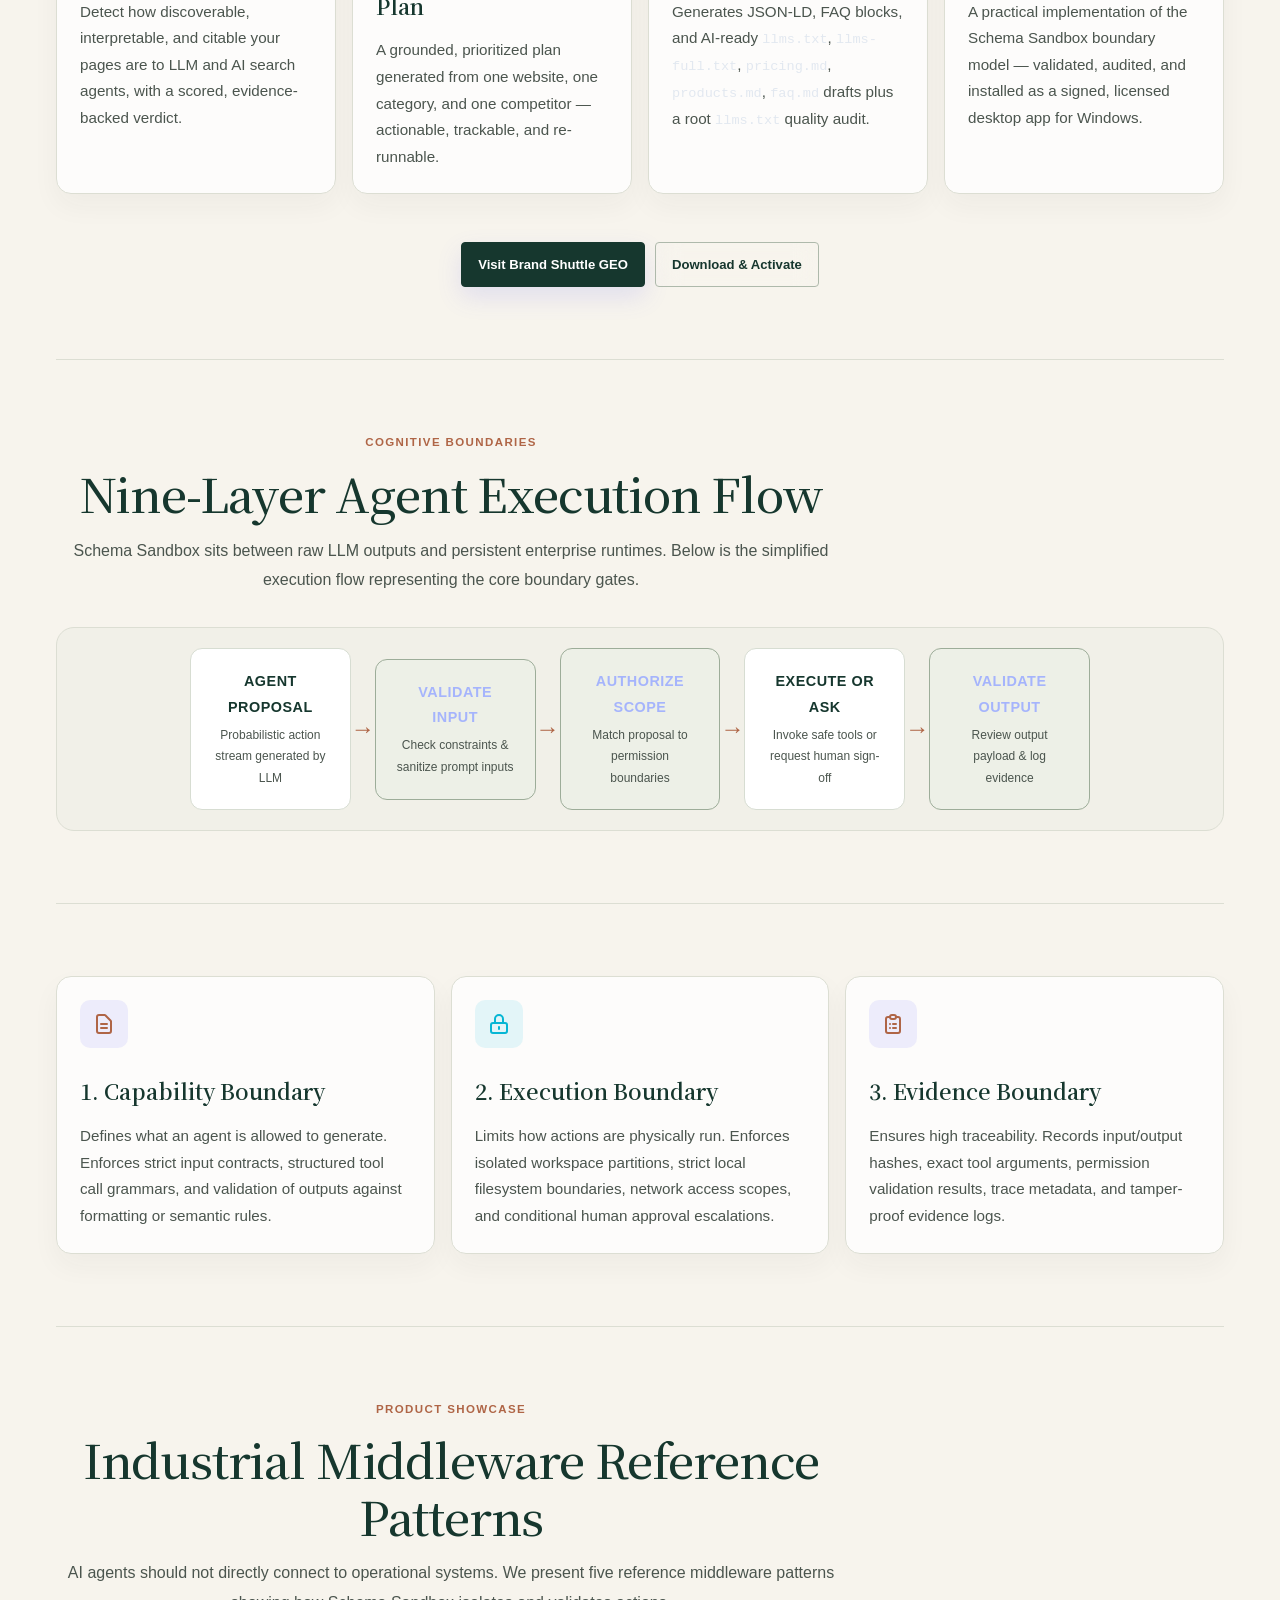
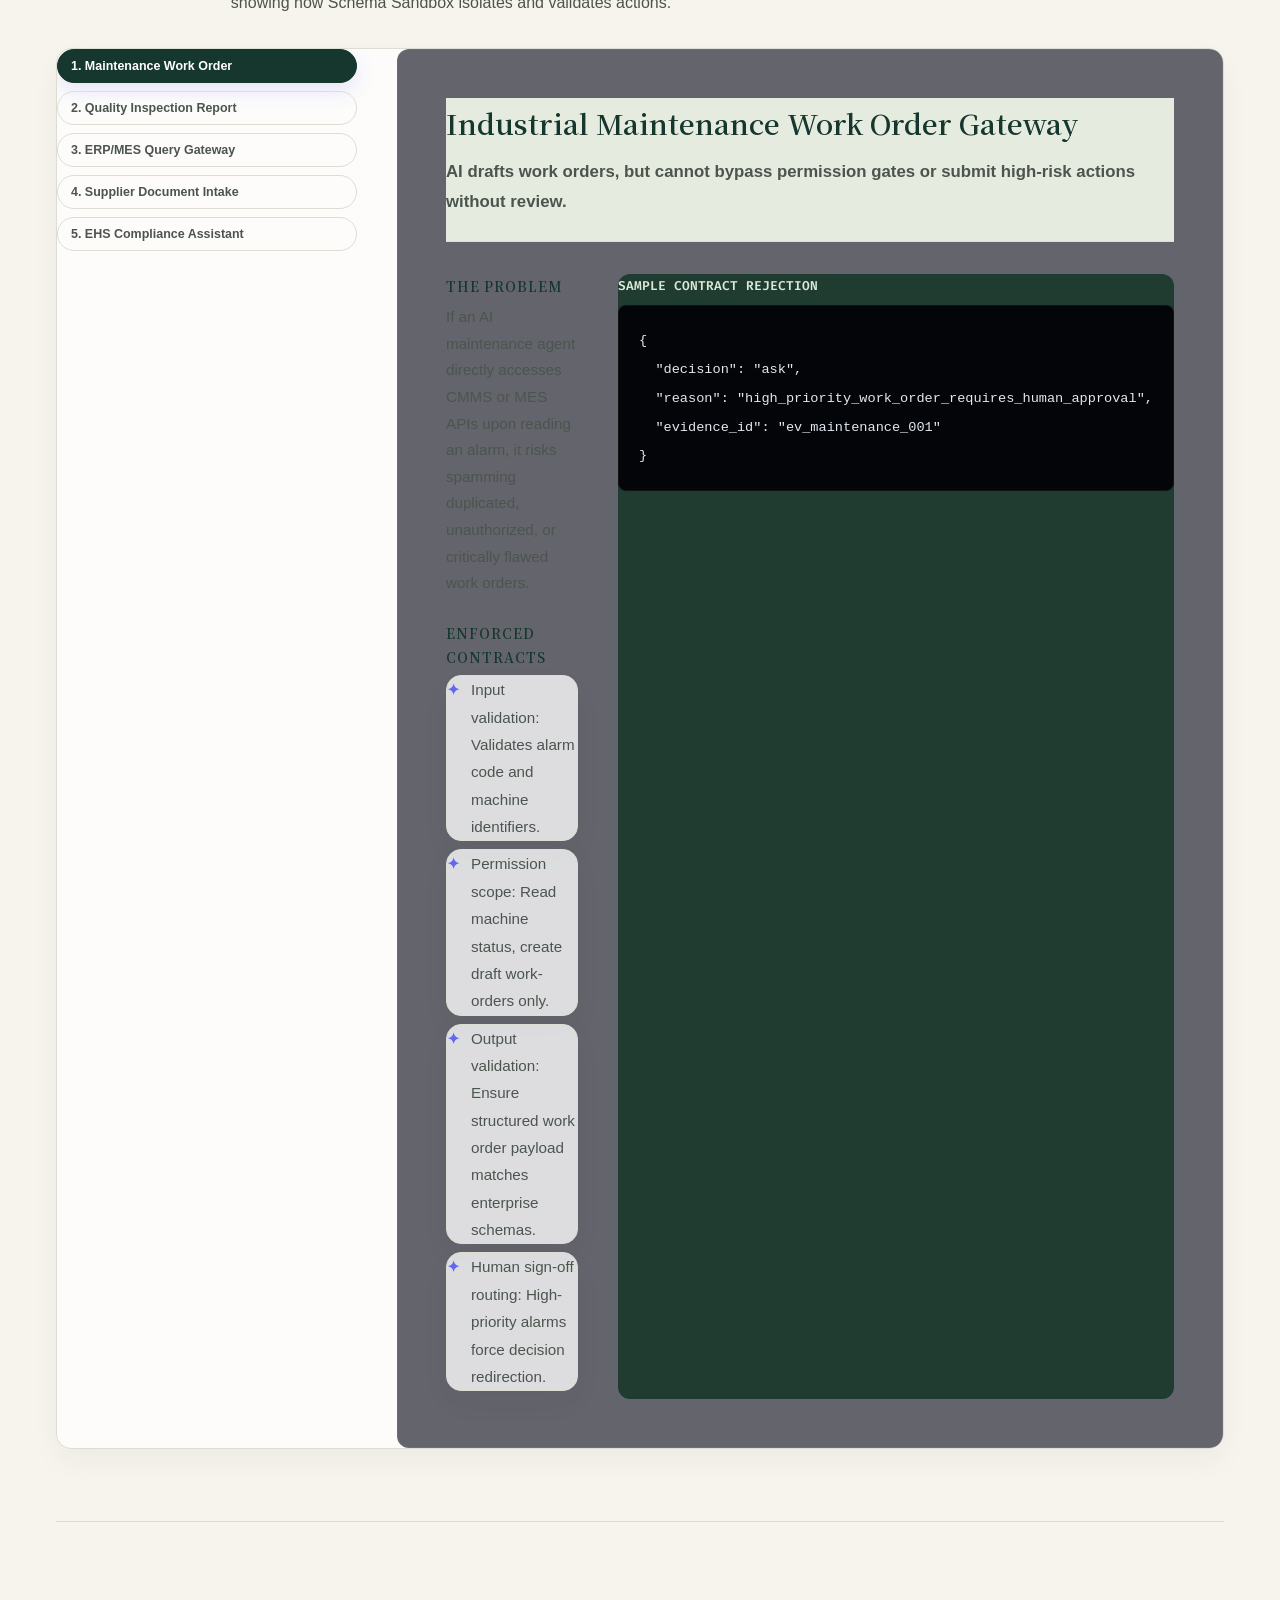
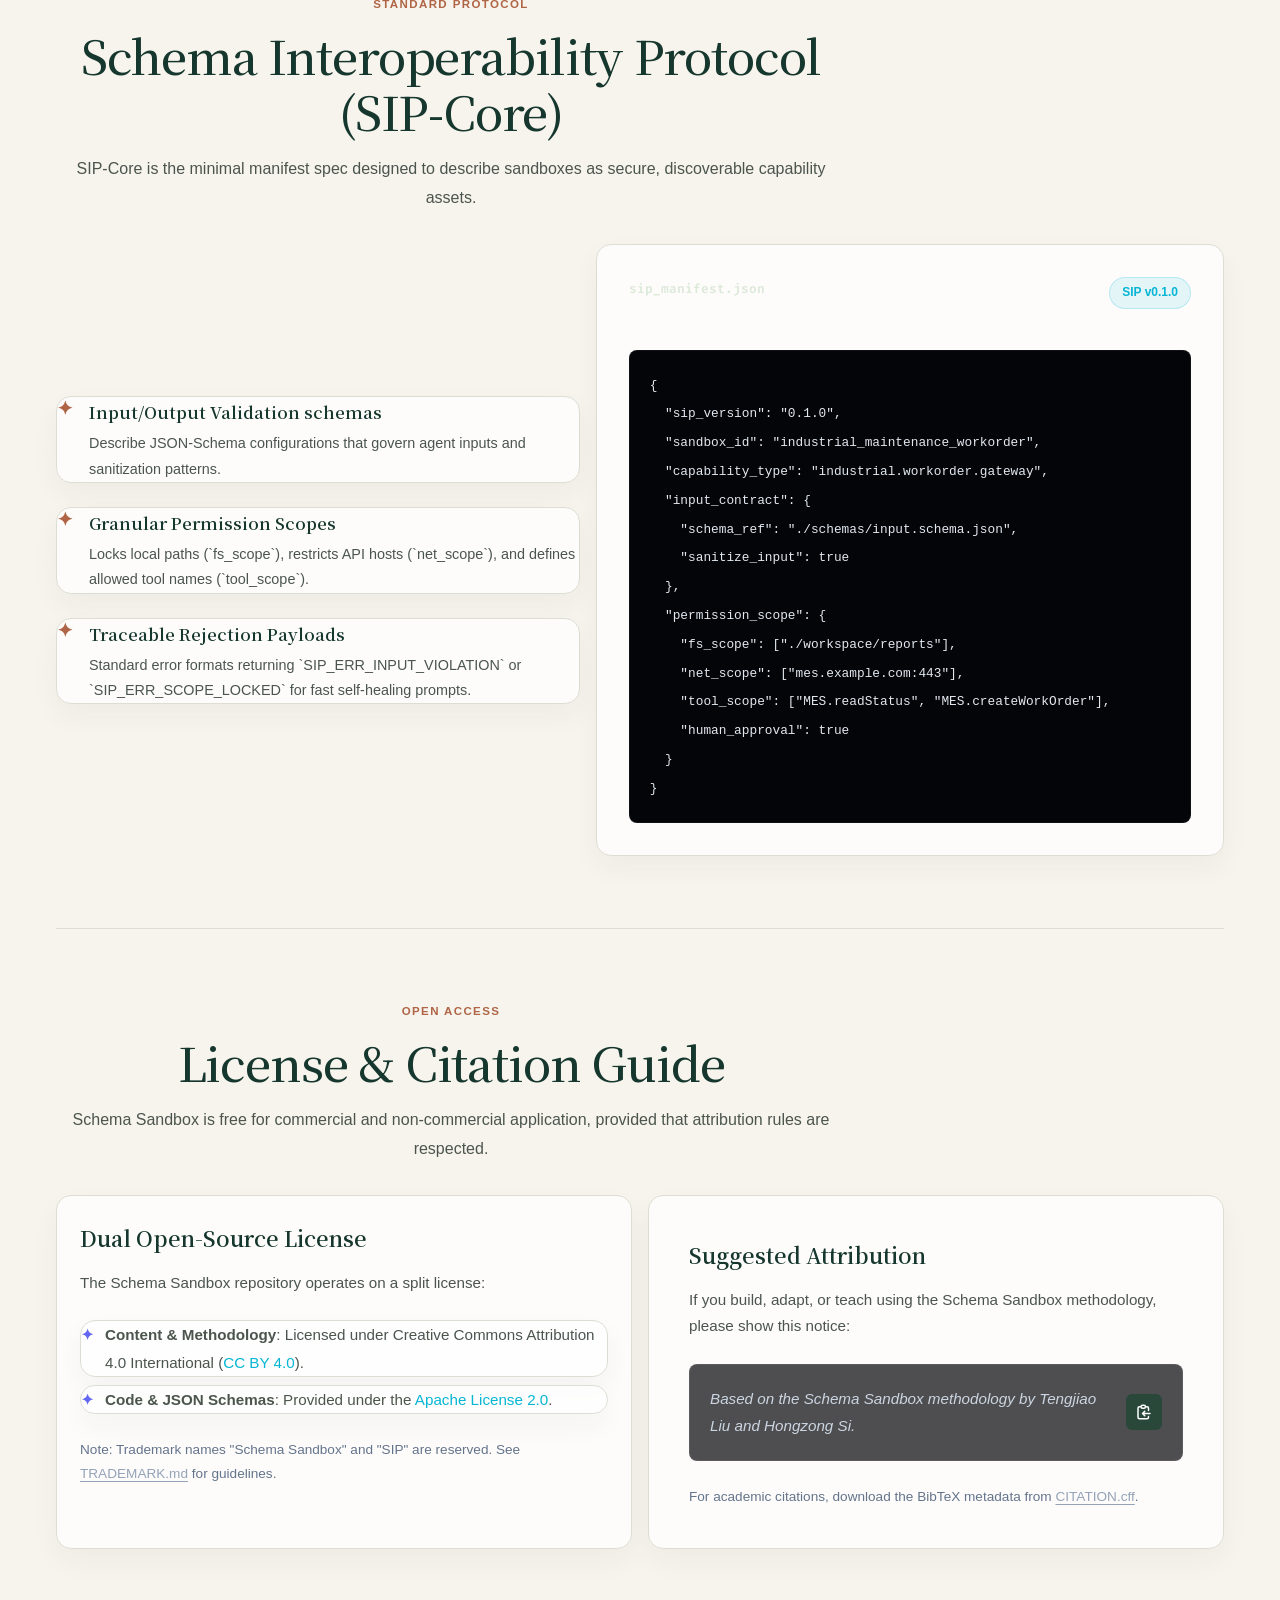
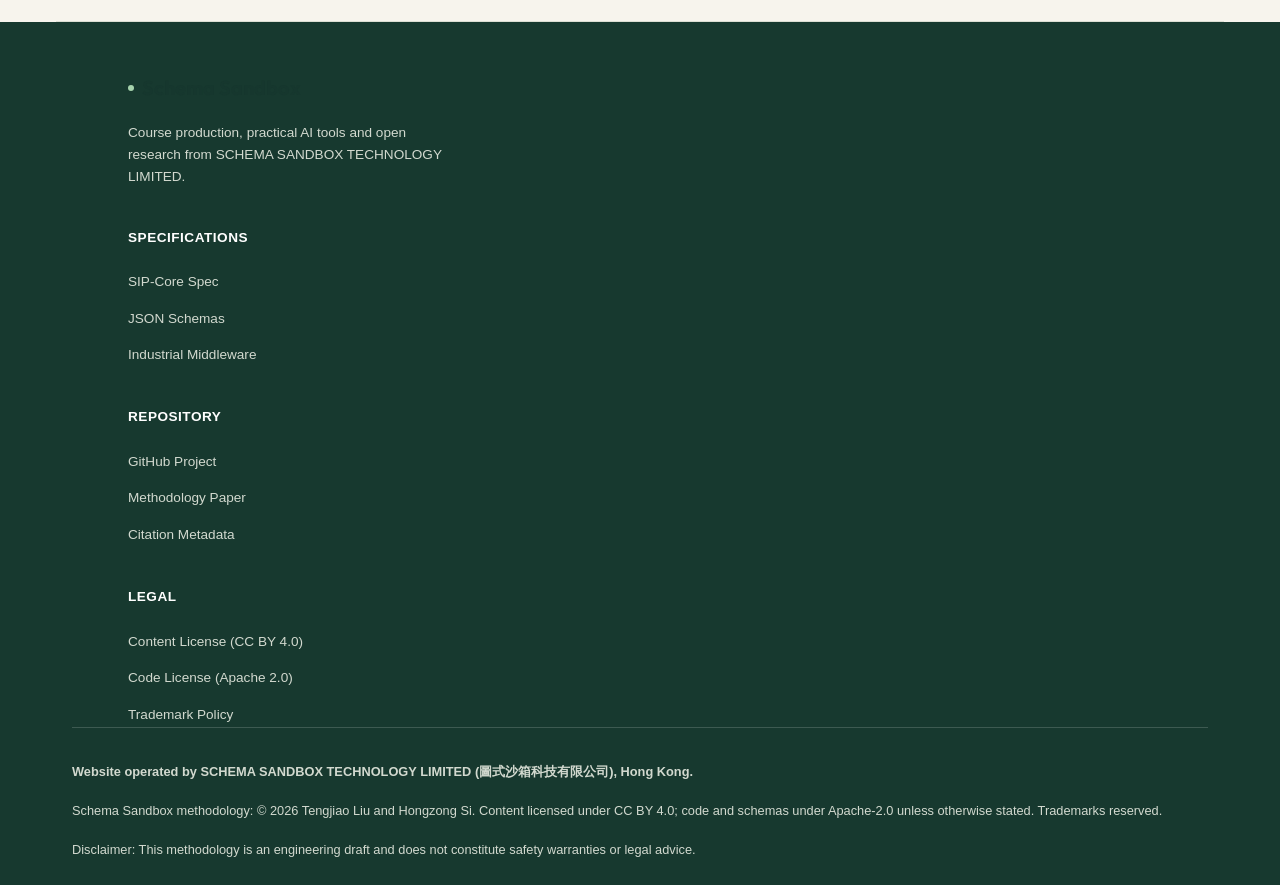
==== commit 25013b5d: "Finish research page brand alignment" ====
--- a/research.html
+++ b/research.html
@@ -7,7 +7,7 @@
   <meta name="description" content="Schema Sandbox open methodology, reference patterns, SIP-Core specifications, licenses and citation guidance.">
   <link rel="icon" type="image/png" href="assets/schema_sandbox_logo.png">
   <link rel="stylesheet" href="website.css?v=1.0.4">
-  <link rel="stylesheet" href="unified-site.css?v=20261120-2">
+  <link rel="stylesheet" href="unified-site.css?v=20261120-3">
 </head>
 <body class="research-site">
 
--- a/unified-site.css
+++ b/unified-site.css
@@ -4,6 +4,7 @@
 
 /* Research page: shared Schema Sandbox palette and type system. */
 body.research-site{margin:0;background:var(--paper);color:var(--ink);font:16px/1.8 var(--sans);-webkit-font-smoothing:antialiased}
+body.research-site::before{display:none!important;content:none!important}
 .research-site .glow-orb{display:none!important}
 .research-site header{position:sticky;top:0;z-index:40;background:rgba(247,244,237,.97);border-bottom:1px solid var(--line);box-shadow:none;backdrop-filter:blur(14px)}
 .research-site .nav-container{width:min(1320px,calc(100% - 72px));max-width:none;min-height:92px;margin:0 auto;padding:0;display:flex;align-items:center;gap:28px}
@@ -35,7 +36,7 @@
 .research-site .flagship-label,.research-site .section-subtitle{display:block;color:var(--accent);font-size:.72rem;font-weight:700;letter-spacing:.12em;text-transform:uppercase}
 .research-site .flagship-title{margin:8px 0;color:var(--ink);font:500 1.17rem/1.4 var(--serif)}
 .research-site .flagship-desc{margin:0;color:var(--body);font-size:.83rem;line-height:1.7}
-.research-site .flagship-action{padding:8px 0 8px 18px;border-left:1px solid var(--line);color:var(--ink);font-size:.76rem;font-weight:700;white-space:nowrap}
+.research-site .flagship-action{display:inline-flex;align-items:center;justify-content:center;justify-self:end;min-width:0;padding:10px 14px;border:1px solid var(--ink);border-radius:4px;background:var(--ink);color:#fff;font-size:.76rem;font-weight:700;white-space:nowrap}
 .research-site .hero-ctas{display:flex;flex-wrap:wrap;gap:10px;margin-top:22px}
 .research-site .btn{display:inline-flex;align-items:center;justify-content:center;min-height:45px;padding:10px 16px;border:1px solid var(--ink);border-radius:4px;background:var(--ink);color:#fff;font-size:.82rem;font-weight:600;line-height:1.4;text-decoration:none;transition:background .2s,color .2s,border-color .2s}
 .research-site .btn-primary:hover{background:#315343;border-color:#315343}
@@ -95,7 +96,7 @@
   .research-site main.container{width:calc(100% - 72px)}
   .research-site .hero{gap:38px}
   .research-site .flagship-card{grid-template-columns:1fr}
-  .research-site .flagship-action{padding:10px 0 0;border-left:0;border-top:1px solid var(--line)}
+  .research-site .flagship-action{justify-self:start}
 }
 @media(max-width:760px){
   .research-site header{position:relative}
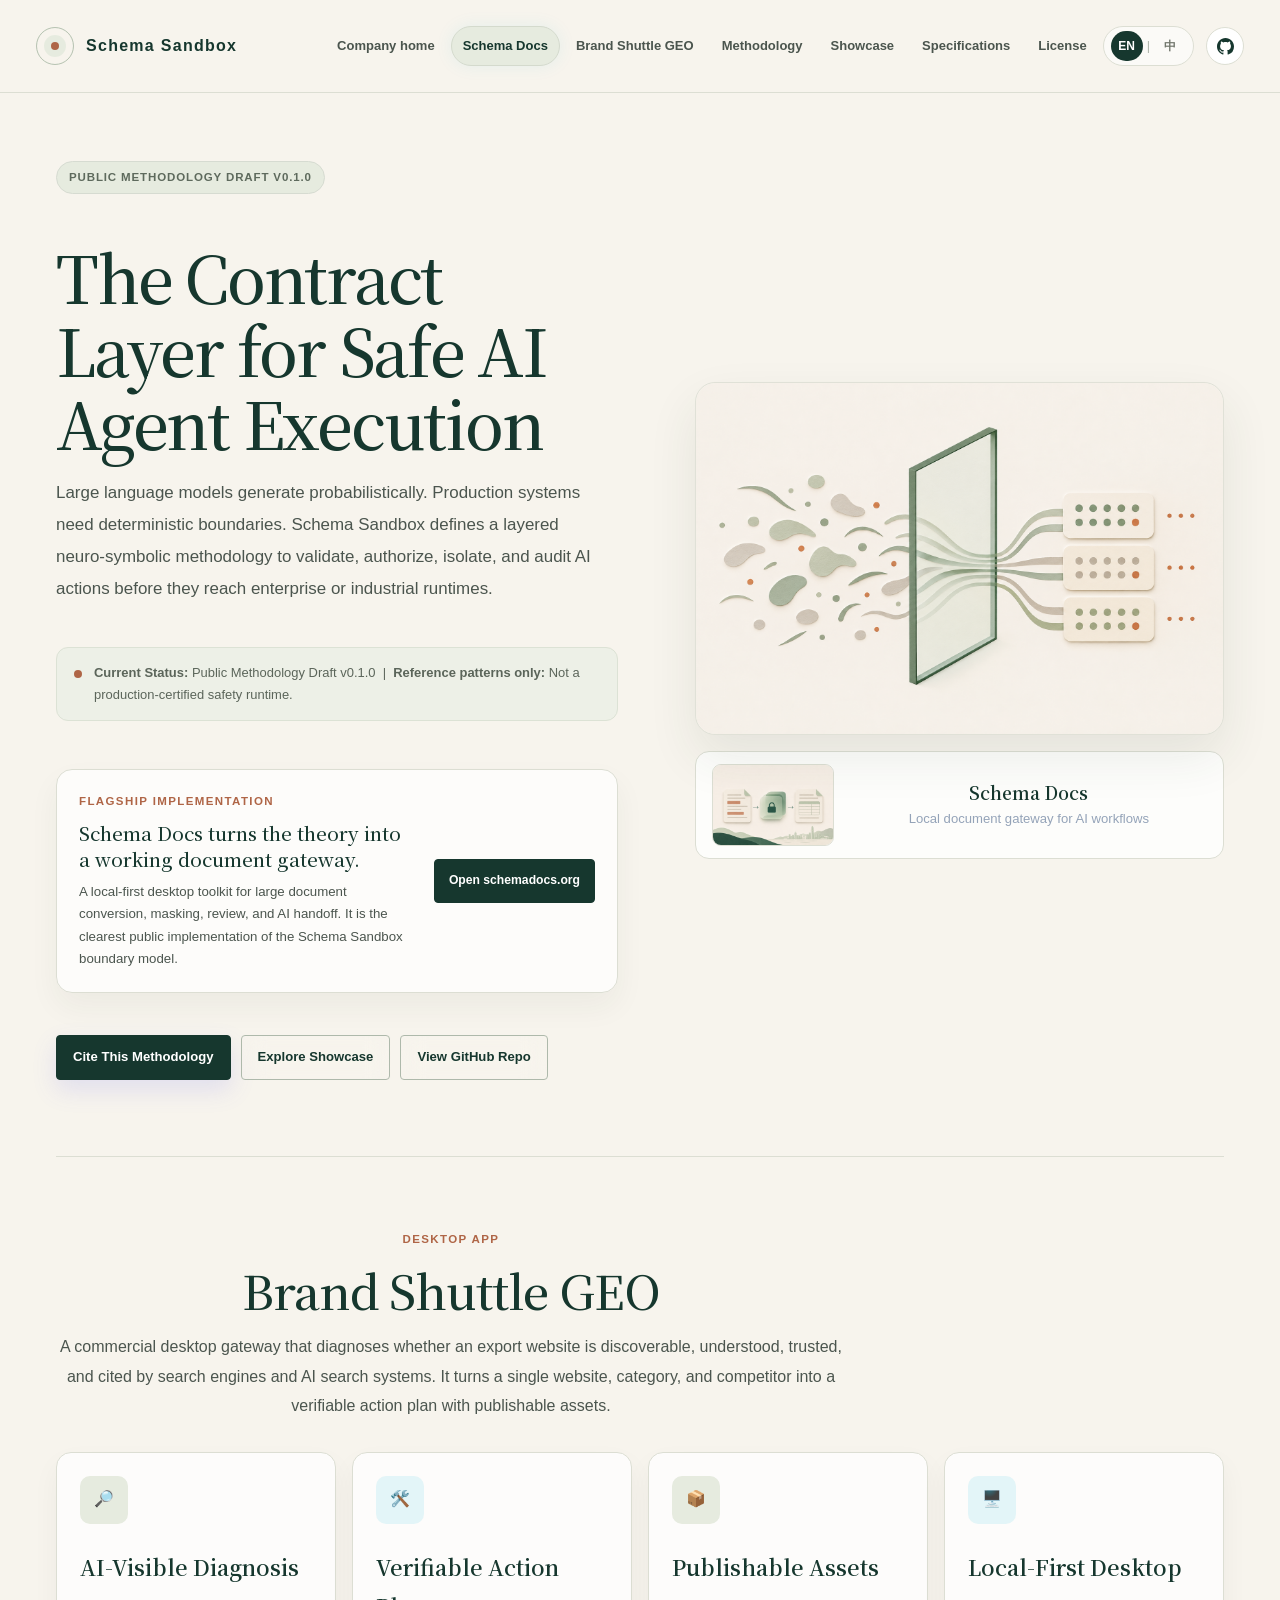
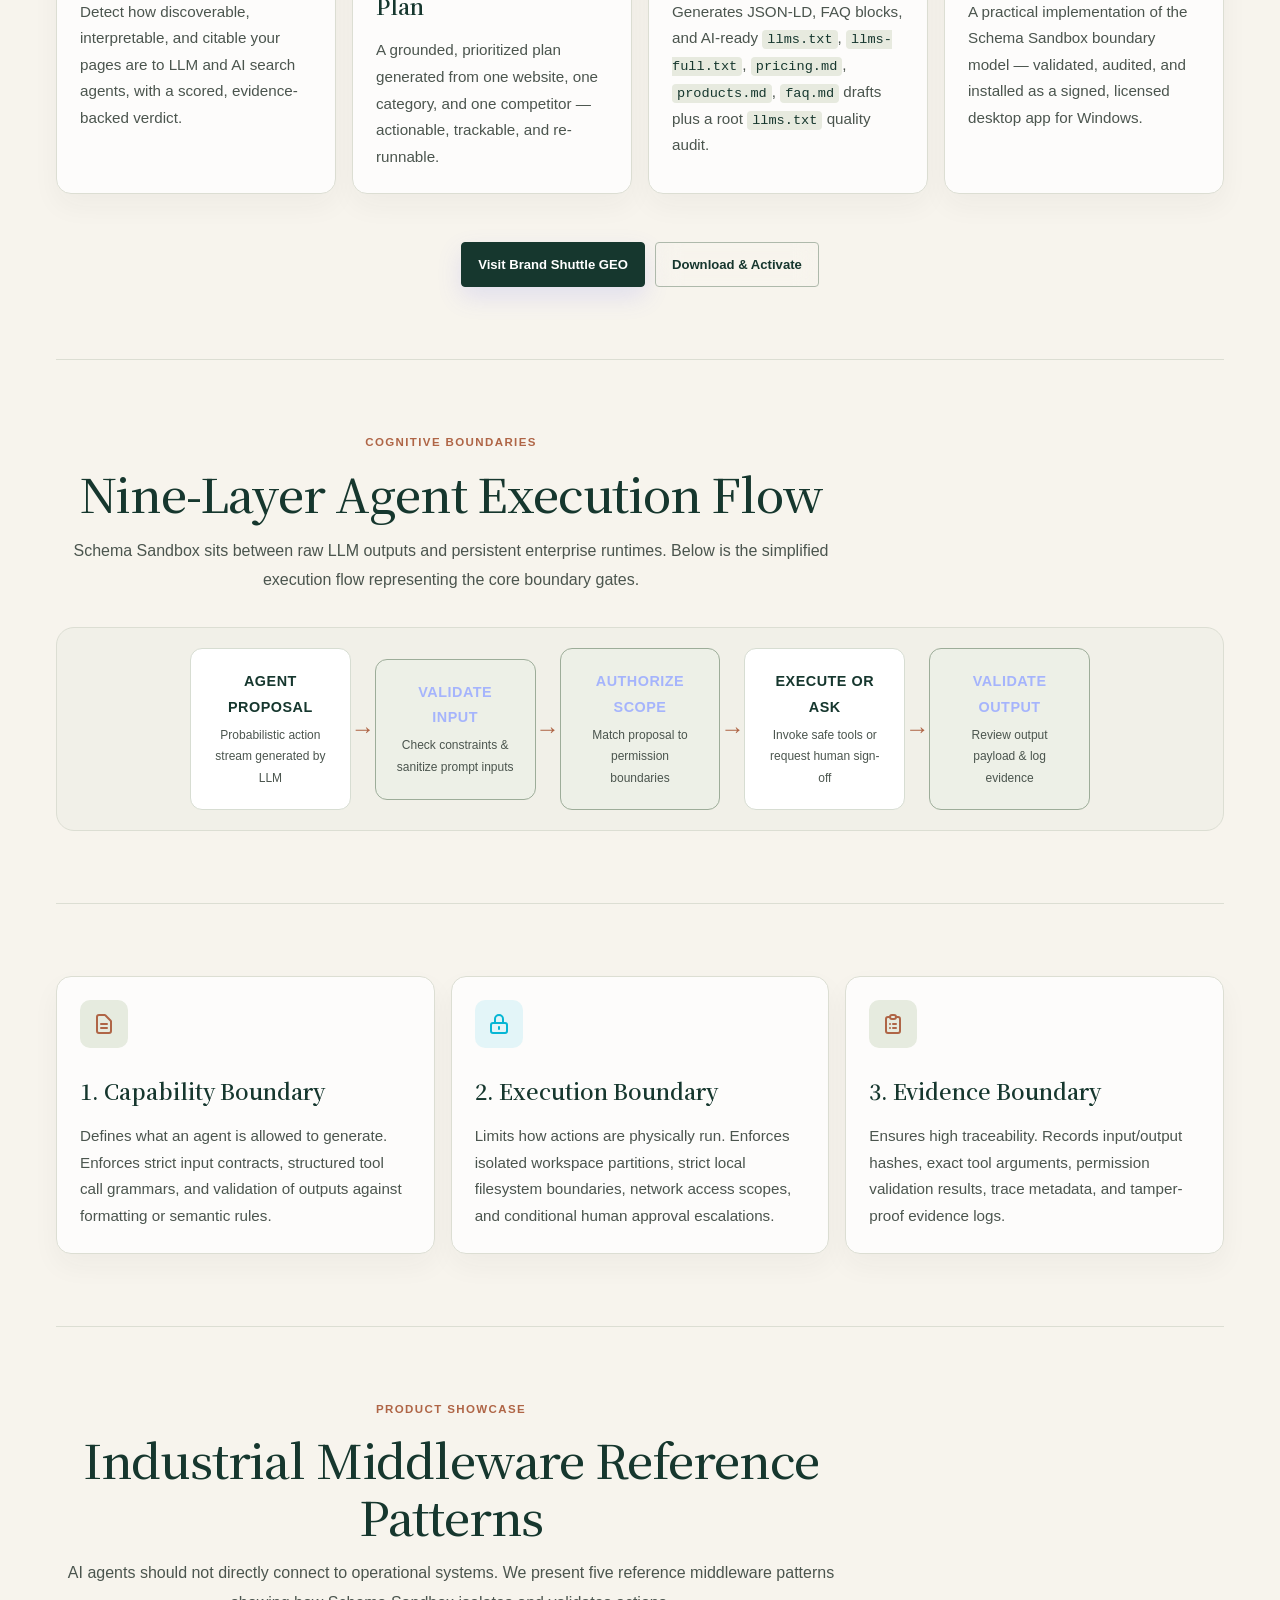
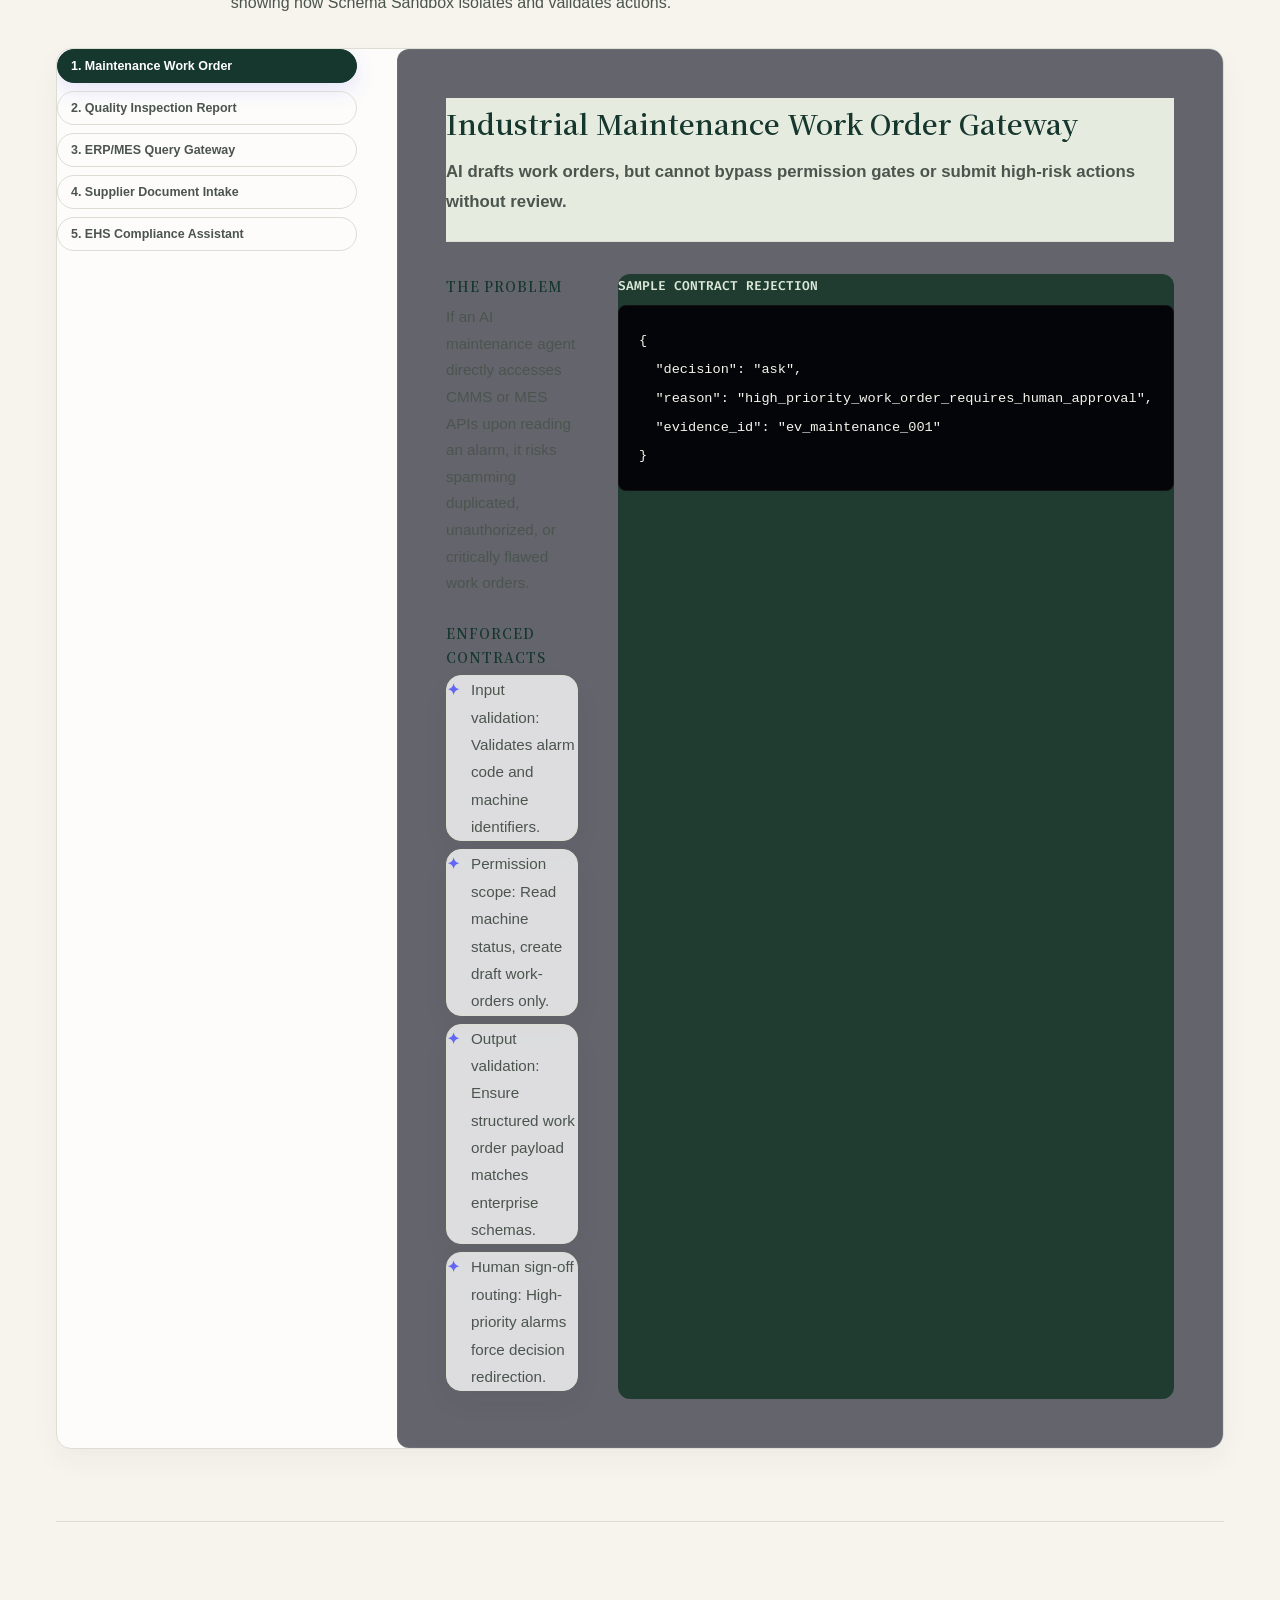
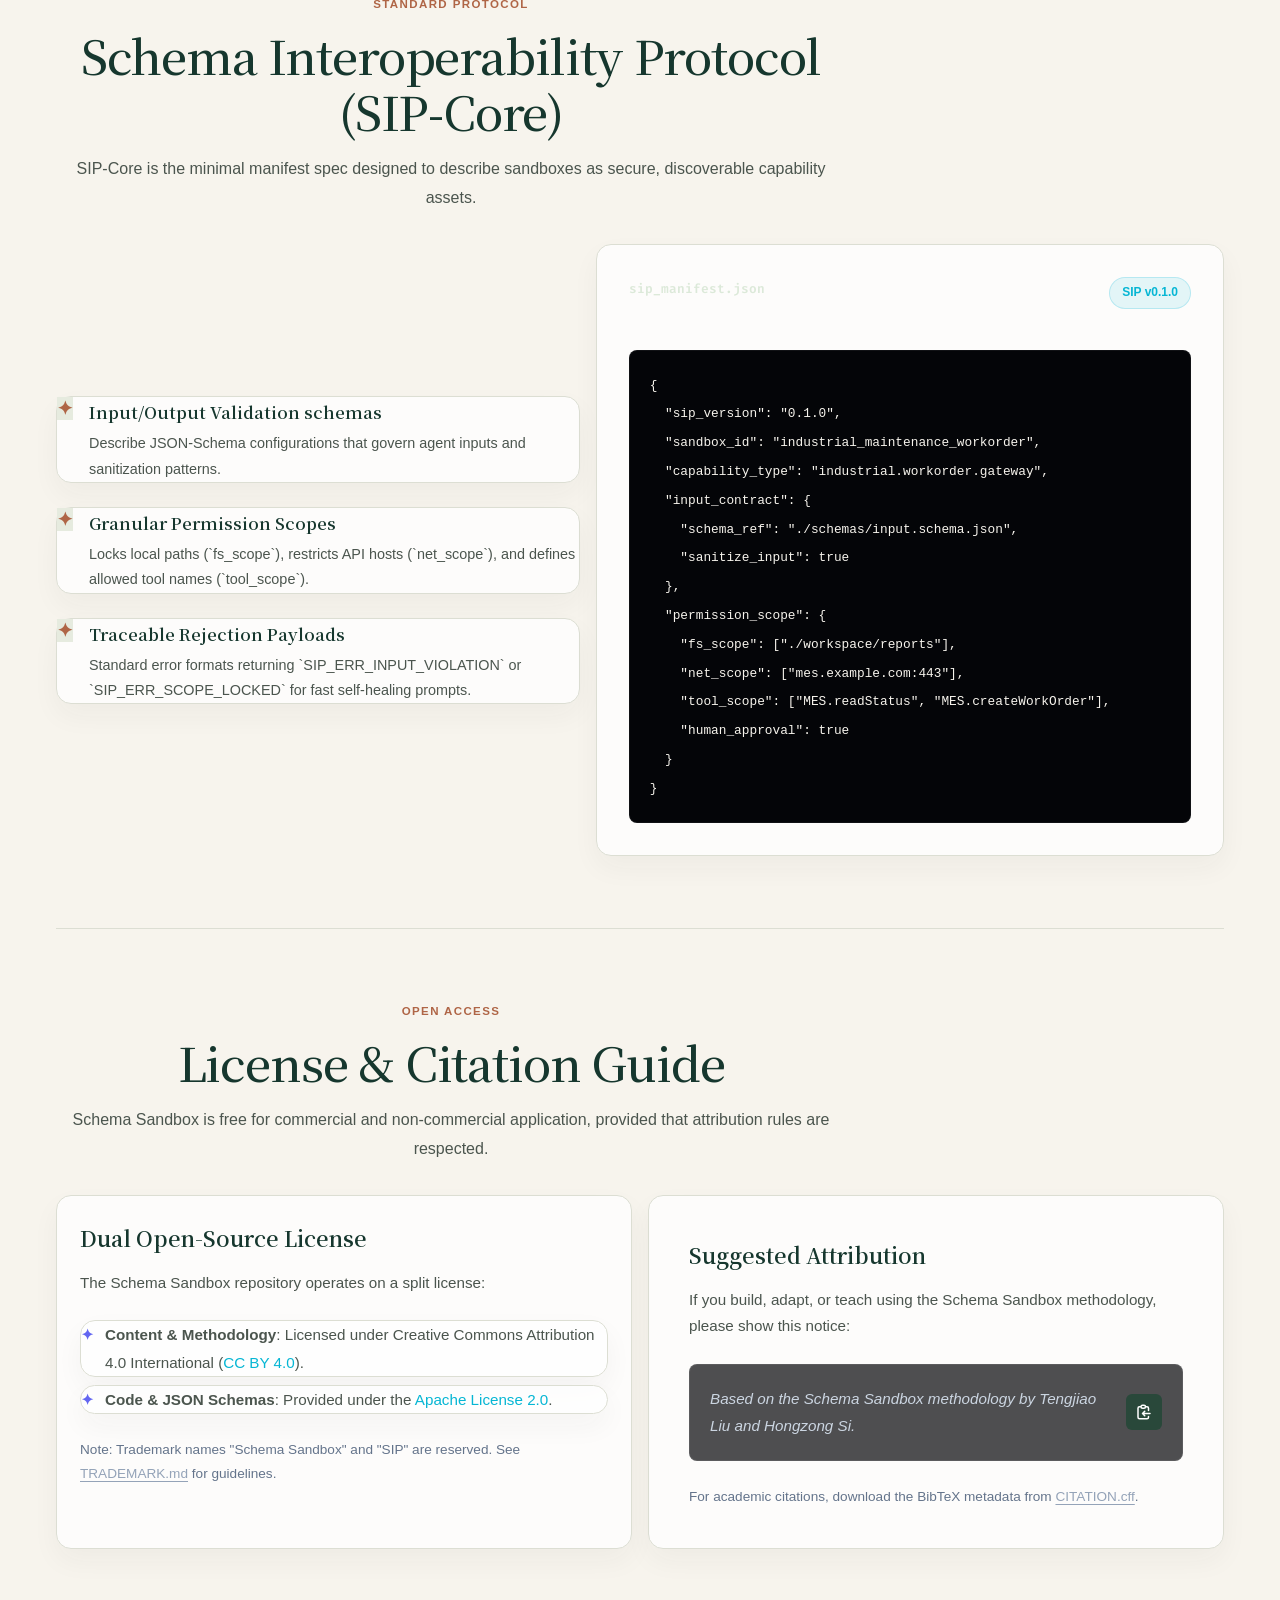
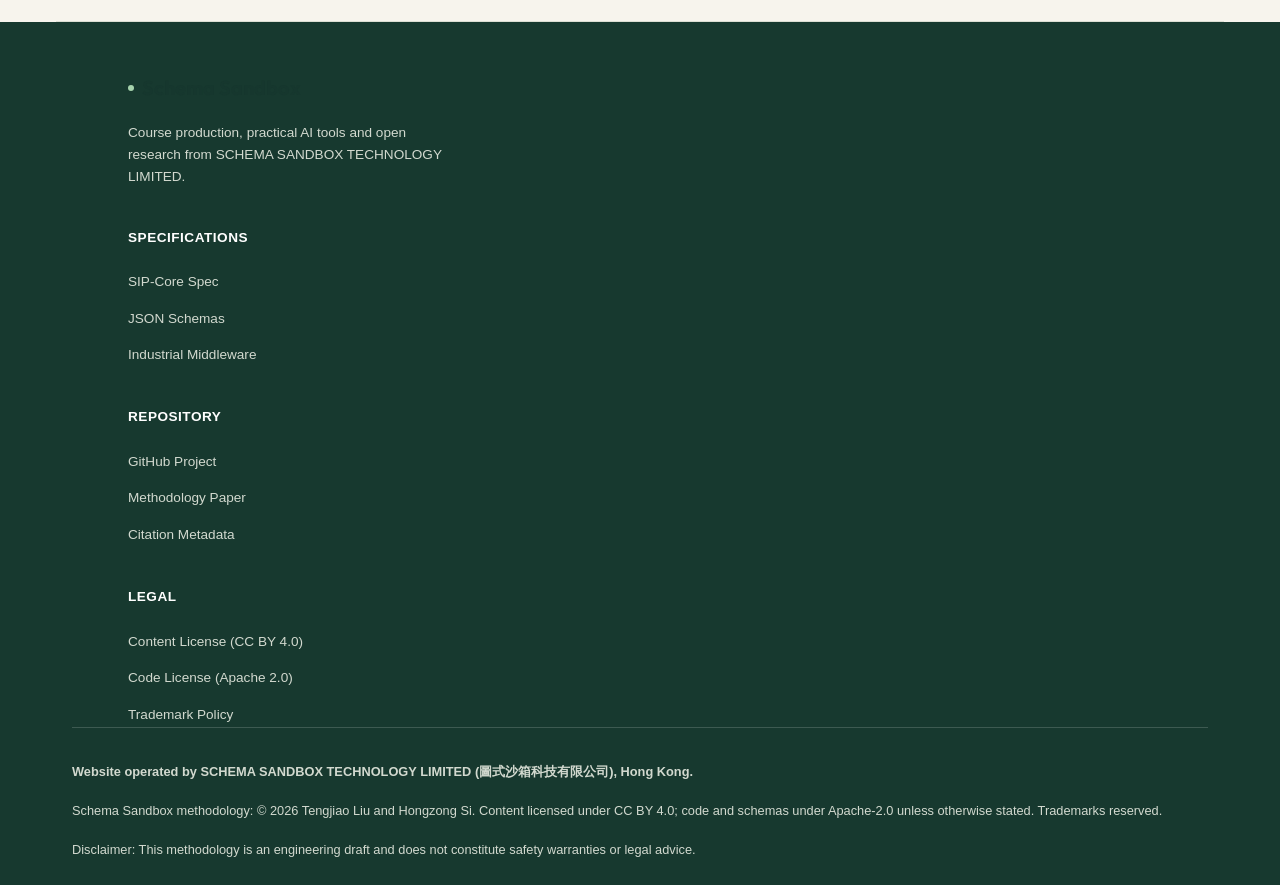
==== commit cf5dc729: "Polish research card contrast and icon tones" ====
--- a/research.html
+++ b/research.html
@@ -7,7 +7,7 @@
   <meta name="description" content="Schema Sandbox open methodology, reference patterns, SIP-Core specifications, licenses and citation guidance.">
   <link rel="icon" type="image/png" href="assets/schema_sandbox_logo.png">
   <link rel="stylesheet" href="website.css?v=1.0.4">
-  <link rel="stylesheet" href="unified-site.css?v=20261120-3">
+  <link rel="stylesheet" href="unified-site.css?v=20261120-4">
 </head>
 <body class="research-site">
 
--- a/unified-site.css
+++ b/unified-site.css
@@ -57,7 +57,9 @@
 .research-site .features-grid,.research-site .specs-grid,.research-site .license-grid{display:grid;gap:16px}
 .research-site .glass-card,.research-site .spec-preview-card,.research-site .attribution-card,.research-site .showcase-container,.research-site .contract-item,.research-site .spec-feature{border:1px solid var(--line);border-radius:15px;background:rgba(255,255,255,.78);color:var(--body);box-shadow:0 12px 28px rgba(35,53,41,.045);backdrop-filter:none}
 .research-site .glass-card{padding:23px}
-.research-site .card-icon,.research-site .spec-feature-icon{color:var(--accent)}
+.research-site .card-icon,.research-site .spec-feature-icon{color:var(--accent);background:var(--sage);border-color:#d6dbd1;box-shadow:none}
+.research-site code{padding:2px 5px;border-radius:4px;background:#e7eadf;color:var(--ink)}
+.research-site pre code{padding:0;background:transparent;color:inherit}
 .research-site .card-title,.research-site .spec-feature-title,.research-site .showcase-title,.research-site .showcase-meta-title{color:var(--ink);font-family:var(--serif);font-weight:600}
 .research-site .card-desc,.research-site .spec-feature-desc,.research-site .showcase-meta-content{color:var(--body);line-height:1.75}
 .research-site .flow-container{padding:20px;border:1px solid var(--line);border-radius:18px;background:#f1f0e8;box-shadow:none}
